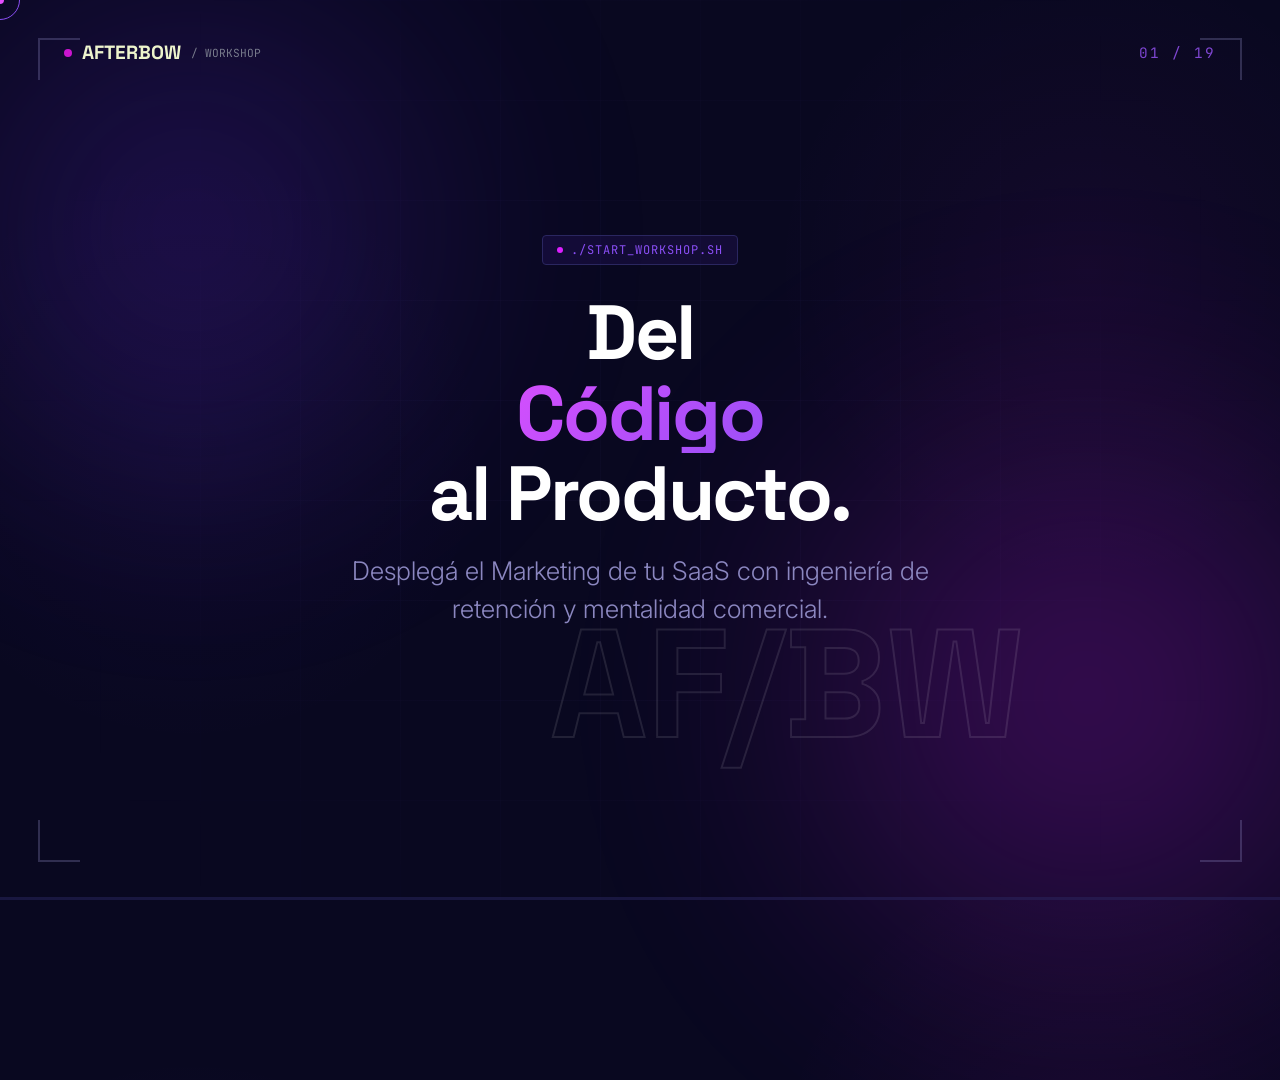
==== presentacion.html @ db501b83 "Create presentacion.html" ====
<!DOCTYPE html>
<html lang="es">
<head>
    <meta charset="UTF-8">
    <meta name="viewport" content="width=device-width, initial-scale=1.0">
    <title>Afterbow | Taller: Del Código al Producto</title>
    <link href="https://fonts.googleapis.com/css2?family=Inter:wght@300;400;600;800&family=Space+Grotesk:wght@500;700&family=JetBrains+Mono:wght@400;700&display=swap" rel="stylesheet">
    <style>
        :root {
            /* Colores Afterbow */
            --color-brand-black: #090820;
            --color-brand-dark: #0D0B28;
            --color-brand-surface: #110F30;
            --color-brand-card: #16143A;
            --color-brand-border: #2A2660;
            --color-brand-violet: #7030EF;
            --color-brand-violet-light: #8B4FF5;
            --color-brand-violet-dark: #5520C4;
            --color-brand-fuchsia: #DB1FFF;
            --color-brand-fuchsia-light: #E54FFF;
            --color-brand-cream: #F0EEFF;
            --color-brand-muted: #8B87C0;
            --color-brand-text: #FFFFFF;

            /* Cinematic Timing Functions */
            --ease-cinematic: cubic-bezier(0.16, 1, 0.3, 1);
            --ease-lens: cubic-bezier(0.22, 0.68, 0, 1);
            --ease-bounce: cubic-bezier(0.34, 1.56, 0.64, 1);
            --transition-slow: 1.2s var(--ease-cinematic);
            --transition-fast: 0.6s var(--ease-lens);
        }

        * {
            margin: 0;
            padding: 0;
            box-sizing: border-box;
            cursor: none; 
        }

        body {
            background-color: var(--color-brand-black);
            color: var(--color-brand-cream);
            font-family: 'Inter', sans-serif;
            overflow: hidden;
            width: 100vw;
            height: 100vh;
            -webkit-font-smoothing: antialiased;
            background-image: 
                radial-gradient(circle at 15% 50%, rgba(112, 48, 239, 0.05), transparent 25%),
                radial-gradient(circle at 85% 30%, rgba(219, 31, 255, 0.05), transparent 25%);
        }

        h1, h2, h3, .display-text {
            font-family: 'Space Grotesk', sans-serif;
            font-weight: 700;
            letter-spacing: -0.03em;
        }

        .mono {
            font-family: 'JetBrains Mono', monospace;
        }

        .ambient-light {
            position: absolute;
            border-radius: 50%;
            filter: blur(120px);
            opacity: 0.3;
            z-index: 0;
            pointer-events: none;
            transition: all 2s var(--ease-cinematic);
        }
        .light-1 {
            width: 50vw; height: 50vw;
            background: radial-gradient(circle, var(--color-brand-violet) 0%, transparent 70%);
            top: -10vh; left: -10vw;
            animation: float 20s infinite alternate ease-in-out;
        }
        .light-2 {
            width: 60vw; height: 60vw;
            background: radial-gradient(circle, var(--color-brand-fuchsia) 0%, transparent 70%);
            bottom: -20vh; right: -15vw;
            animation: floatReverse 25s infinite alternate ease-in-out;
        }

        /* Grid Overlay for Tech Vibe */
        .grid-overlay {
            position: fixed;
            top: 0; left: 0; right: 0; bottom: 0;
            background-size: 100px 100px;
            background-image: 
                linear-gradient(to right, rgba(42, 38, 96, 0.1) 1px, transparent 1px),
                linear-gradient(to bottom, rgba(42, 38, 96, 0.1) 1px, transparent 1px);
            z-index: 0;
            pointer-events: none;
            mask-image: radial-gradient(circle at center, black 30%, transparent 80%);
            -webkit-mask-image: radial-gradient(circle at center, black 30%, transparent 80%);
        }

        @keyframes float {
            0% { transform: translate(0, 0) scale(1); }
            100% { transform: translate(10vw, 5vh) scale(1.2); }
        }
        @keyframes floatReverse {
            0% { transform: translate(0, 0) scale(1); }
            100% { transform: translate(-10vw, -10vh) scale(1.1); }
        }

        .cursor-dot {
            width: 8px; height: 8px;
            background-color: var(--color-brand-fuchsia-light);
            position: fixed; border-radius: 50%;
            pointer-events: none; z-index: 9999;
            transform: translate(-50%, -50%);
            transition: width 0.2s, height 0.2s, background-color 0.2s;
        }
        .cursor-outline {
            width: 40px; height: 40px;
            border: 1px solid var(--color-brand-violet-light);
            position: fixed; border-radius: 50%;
            pointer-events: none; z-index: 9998;
            transform: translate(-50%, -50%);
            transition: width 0.15s, height 0.15s, border-color 0.15s;
            transition-timing-function: ease-out;
        }

        /* Camera Viewfinder Corners */
        .viewfinder {
            position: fixed; top: 3vw; left: 3vw; right: 3vw; bottom: 3vw;
            pointer-events: none; z-index: 90;
        }
        .viewfinder::before, .viewfinder::after, .viewfinder-inner::before, .viewfinder-inner::after {
            content: ''; position: absolute; width: 40px; height: 40px;
            border-color: rgba(139, 135, 192, 0.3); border-style: solid;
        }
        .viewfinder::before { top: 0; left: 0; border-width: 2px 0 0 2px; }
        .viewfinder::after { top: 0; right: 0; border-width: 2px 2px 0 0; }
        .viewfinder-inner { position: absolute; top: 0; left: 0; width: 100%; height: 100%; }
        .viewfinder-inner::before { bottom: 0; left: 0; border-width: 0 0 2px 2px; }
        .viewfinder-inner::after { bottom: 0; right: 0; border-width: 0 2px 2px 0; }

        /* Logos/Branding */
        .top-bar {
            position: fixed; top: 40px; left: 5vw; right: 5vw;
            display: flex; justify-content: space-between; align-items: center;
            z-index: 100; mix-blend-mode: difference;
        }
        .logo {
            font-family: 'Space Grotesk', sans-serif; font-size: 1.2rem; font-weight: 800;
            color: var(--color-brand-text); display: flex; align-items: center; gap: 10px;
        }
        .logo-dot {
            width: 8px; height: 8px; background: var(--color-brand-fuchsia); border-radius: 50%;
            animation: pulse 2s infinite;
        }
        @keyframes pulse { 0% { box-shadow: 0 0 0 0 rgba(219,31,255,0.7); } 70% { box-shadow: 0 0 0 10px rgba(219,31,255,0); } 100% { box-shadow: 0 0 0 0 rgba(219,31,255,0); } }
        
        .slide-counter {
            font-family: 'JetBrains Mono', monospace; font-size: 0.9rem;
            color: var(--color-brand-violet-light); letter-spacing: 2px;
        }

        /* Progress indicator */
        .progress-container {
            position: fixed; bottom: 0; left: 0; width: 100vw; height: 3px;
            background: rgba(42, 38, 96, 0.5); z-index: 100;
        }
        .progress-bar {
            height: 100%; background: linear-gradient(90deg, var(--color-brand-violet), var(--color-brand-fuchsia));
            width: 0%; transition: width 0.6s var(--ease-cinematic);
            box-shadow: 0 0 15px var(--color-brand-fuchsia);
        }

        #slider {
            position: relative; width: 100vw; height: 100vh; z-index: 1; perspective: 1200px;
        }

        .slide {
            position: absolute; top: 0; left: 0; width: 100%; height: 100%;
            display: flex; flex-direction: column; justify-content: center; align-items: center;
            padding: 5vw 10vw; opacity: 0; pointer-events: none; visibility: hidden;
            /* 3D Depth Entry */
            transform: translateZ(-300px) scale(0.85) rotateX(5deg);
            filter: blur(10px);
            transition: opacity var(--transition-slow), transform var(--transition-slow), visibility var(--transition-slow), filter var(--transition-slow);
        }

        .slide.active {
            opacity: 1; visibility: visible; pointer-events: auto;
            transform: translateZ(0) scale(1) rotateX(0deg);
            filter: blur(0px);
        }

        .slide.prev {
            transform: translateZ(200px) scale(1.1) translateY(-10vh);
            opacity: 0; filter: blur(20px);
        }

        .slide-content {
            max-width: 1300px; width: 100%; position: relative; z-index: 2;
        }

        .tag {
            display: inline-flex; align-items: center; gap: 8px;
            padding: 6px 14px; background: rgba(112, 48, 239, 0.1);
            border: 1px solid var(--color-brand-border); border-radius: 4px;
            color: var(--color-brand-violet-light); font-family: 'JetBrains Mono', monospace; font-size: 0.75rem;
            text-transform: uppercase; letter-spacing: 1px; margin-bottom: 3vh;
            opacity: 0; transform: translateY(20px);
        }
        .tag::before {
            content: ''; display: block; width: 6px; height: 6px; background: var(--color-brand-fuchsia); border-radius: 50%;
        }

        .title {
            font-size: clamp(3rem, 6vw, 6.5rem); line-height: 1.05; margin-bottom: 2vh;
            color: var(--color-brand-text); clip-path: polygon(0 0, 100% 0, 100% 100%, 0% 100%);
        }

        .title span {
            display: block; transform: translateY(115%); opacity: 0;
            transition: transform 0.9s var(--ease-cinematic), opacity 0.9s var(--ease-lens);
        }

        .subtitle {
            font-size: clamp(1.2rem, 2vw, 1.8rem); color: var(--color-brand-muted);
            max-width: 900px; line-height: 1.5; font-weight: 300; margin-bottom: 4vh;
            opacity: 0; transform: translateY(20px); transition: all 0.8s var(--ease-cinematic);
        }

        .gradient-text {
            background: linear-gradient(135deg, var(--color-brand-fuchsia-light), var(--color-brand-violet-light));
            -webkit-background-clip: text; -webkit-text-fill-color: transparent;
        }

        /* Glass Cards / Code Blocks */
        .layout-grid {
            display: grid; grid-template-columns: repeat(auto-fit, minmax(320px, 1fr));
            gap: 2rem; width: 100%; margin-top: 4vh;
        }

        .glass-panel {
            background: rgba(17, 15, 48, 0.6); border: 1px solid rgba(139, 135, 192, 0.15);
            border-radius: 12px; padding: 2.5rem; backdrop-filter: blur(20px);
            position: relative; overflow: hidden;
            opacity: 0; transform: translateY(40px) scale(0.95);
            transition: transform 0.5s var(--ease-lens), border-color 0.5s;
        }
        
        .glass-panel::before {
            content: ''; position: absolute; top: 0; left: 0; width: 100%; height: 4px;
            background: linear-gradient(90deg, var(--color-brand-violet), var(--color-brand-fuchsia));
            opacity: 0; transition: opacity 0.3s;
        }
        .glass-panel:hover { transform: translateY(-5px) scale(1); border-color: rgba(219, 31, 255, 0.4); }
        .glass-panel:hover::before { opacity: 1; }

        .panel-header {
            font-family: 'JetBrains Mono', monospace; font-size: 0.8rem; color: var(--color-brand-fuchsia);
            margin-bottom: 1.5rem; display: flex; justify-content: space-between; border-bottom: 1px solid var(--color-brand-border); padding-bottom: 0.5rem;
        }

        .glass-panel h3 { font-size: 1.6rem; margin-bottom: 1rem; color: var(--color-brand-text); }
        .glass-panel p { color: var(--color-brand-muted); font-size: 1.1rem; line-height: 1.6; }

        /* Hormozi Style Huge Impact Numbers */
        .impact-number {
            font-size: 12vw; line-height: 0.8; font-family: 'Space Grotesk', sans-serif; font-weight: 800;
            color: transparent; -webkit-text-stroke: 2px rgba(255,255,255,0.1);
            position: absolute; right: -2vw; bottom: -5vh; z-index: -1;
            pointer-events: none; opacity: 0; transform: translateX(50px);
        }

        .centered-content {
            text-align: center; display: flex; flex-direction: column; align-items: center; justify-content: center; height: 100%;
        }

        .slide.active .tag { opacity: 1; transform: translateY(0); transition: all 0.8s var(--ease-cinematic) 0.2s; }
        .slide.active .title span { transform: translateY(0); opacity: 1; }
        .slide.active .title span:nth-child(1) { transition-delay: 0.3s; }
        .slide.active .title span:nth-child(2) { transition-delay: 0.4s; }
        .slide.active .title span:nth-child(3) { transition-delay: 0.5s; }
        .slide.active .subtitle { opacity: 1; transform: translateY(0); transition-delay: 0.6s; }
        
        .slide.active .glass-panel { opacity: 1; transform: translateY(0) scale(1); }
        .slide.active .glass-panel:nth-child(1) { transition: all 0.8s var(--ease-bounce) 0.7s; }
        .slide.active .glass-panel:nth-child(2) { transition: all 0.8s var(--ease-bounce) 0.8s; }
        .slide.active .glass-panel:nth-child(3) { transition: all 0.8s var(--ease-bounce) 0.9s; }

        .slide.active .impact-number { opacity: 1; transform: translateX(0); transition: all 1.5s var(--ease-cinematic) 0.5s; }

        /* Specific Diagram Styles */
        .formula-box {
            display: flex; align-items: center; gap: 1rem; flex-wrap: wrap; margin-top: 3vh;
            opacity: 0; transform: translateY(20px);
        }
        .slide.active .formula-box { opacity: 1; transform: translateY(0); transition: all 0.8s var(--ease-cinematic) 0.8s; }
        
        .f-step {
            padding: 1rem 2rem; background: var(--color-brand-card); border: 1px solid var(--color-brand-violet-dark);
            border-radius: 8px; font-weight: bold; font-family: 'Space Grotesk', sans-serif;
        }
        .f-arrow { color: var(--color-brand-fuchsia); font-family: 'JetBrains Mono', monospace; font-size: 1.5rem; }

        /* QR Code placeholder for final slide */
        .qr-mock {
            width: 250px; height: 250px; background: white; padding: 10px; border-radius: 12px;
            display: flex; flex-wrap: wrap; gap: 4px; opacity: 0; transform: scale(0.8);
        }
        .slide.active .qr-mock { opacity: 1; transform: scale(1); transition: all 0.8s var(--ease-bounce) 0.8s; }
        .qr-dot { width: calc(25% - 4px); height: calc(25% - 4px); background: black; border-radius: 2px;}
        .qr-dot:nth-child(even) { background: var(--color-brand-violet); }
        .qr-dot:nth-child(3n) { background: var(--color-brand-fuchsia); }

    </style>
</head>
<body>

    <!-- Ambient & Grid Environment -->
    <div class="grid-overlay"></div>
    <div class="ambient-light light-1"></div>
    <div class="ambient-light light-2"></div>

    <!-- Viewfinder UI -->
    <div class="viewfinder"><div class="viewfinder-inner"></div></div>

    <!-- Custom Cursor -->
    <div class="cursor-dot"></div>
    <div class="cursor-outline"></div>

    <!-- Header UI -->
    <div class="top-bar">
        <div class="logo"><div class="logo-dot"></div> AFTERBOW <span class="mono" style="font-size:0.7rem; color:var(--color-brand-muted); font-weight:normal;">/ WORKSHOP</span></div>
        <div class="slide-counter" id="slideCounter">01 / 19</div>
    </div>
    
    <div class="progress-container"><div class="progress-bar" id="progressBar"></div></div>

    <div id="slider">

        <!-- SLIDE 1: Intro -->
        <div class="slide active">
            <div class="slide-content centered-content">
                <div class="tag">./start_workshop.sh</div>
                <h1 class="title" style="text-align: center;">
                    <span>Del <span class="gradient-text">Código</span></span>
                    <span>al Producto.</span>
                </h1>
                <p class="subtitle" style="text-align: center; max-width: 600px;">Desplegá el Marketing de tu SaaS con ingeniería de retención y mentalidad comercial.</p>
                <div class="impact-number" style="bottom: 10vh; right: 10vw;">AF/BW</div>
            </div>
        </div>

        <!-- SLIDE 2: El Problema -->
        <div class="slide">
            <div class="slide-content">
                <div class="tag">Error 404: Marketing Not Found</div>
                <h1 class="title">
                    <span>Compilás</span>
                    <span>sin errores.</span>
                    <span>Pero nadie te <span class="gradient-text">compra</span>.</span>
                </h1>
                <p class="subtitle">La mayoría de los ingenieros en sistemas son los que menos saben de marketing. Saben construir el producto perfecto, pero fallan en la distribución.</p>
                <div class="impact-number">01</div>
            </div>
        </div>

        <!-- SLIDE 3: El Lado Positivo -->
        <div class="slide">
            <div class="slide-content">
                <div class="tag">La Verdad Oculta</div>
                <h1 class="title">
                    <span>Pero son los</span>
                    <span>que <span class="gradient-text">mejor servicio</span></span>
                    <span>ofrecen.</span>
                </h1>
                <p class="subtitle">El código no miente. Si el SaaS resuelve el problema, el LTV (Life Time Value) del cliente es eterno. Solo falta el Front-End de ventas: la atención.</p>
                <div class="impact-number">02</div>
            </div>
        </div>

        <!-- SLIDE 4: La Ventaja -->
        <div class="slide">
            <div class="slide-content">
                <div class="tag">Unfair Advantage</div>
                <h1 class="title">
                    <span>Usá tu lógica</span>
                    <span>como <span class="gradient-text">ventaja</span>.</span>
                </h1>
                <p class="subtitle">La creación de contenido y los embudos de venta (Funnels) no son arte subjetivo. Son algoritmos humanos. Sistemas de input/output que ustedes ya saben programar.</p>
                <div class="impact-number">03</div>
            </div>
        </div>

        <!-- SLIDE 5: Roadmap / Contenidos -->
        <div class="slide">
            <div class="slide-content">
                <div class="tag">Índice del Taller</div>
                <h1 class="title">
                    <span>El <span class="gradient-text">Roadmap</span>.</span>
                </h1>
                <div class="layout-grid" style="grid-template-columns: repeat(3, 1fr);">
                    <div class="glass-panel" style="padding: 1.5rem;">
                        <div class="panel-header">01 // COMERCIAL</div>
                        <p style="font-size: 0.9rem;">Concepto Delta, Propósito y Diferenciación.</p>
                    </div>
                    <div class="glass-panel" style="padding: 1.5rem;">
                        <div class="panel-header">02 // ESTRATEGIA</div>
                        <p style="font-size: 0.9rem;">Objetivos, Formatos y Lenguaje de Redes.</p>
                    </div>
                    <div class="glass-panel" style="padding: 1.5rem;">
                        <div class="panel-header">03 // PLAN</div>
                        <p style="font-size: 0.9rem;">Embudos, Pilares y Cronograma (Cron Jobs).</p>
                    </div>
                    <div class="glass-panel" style="padding: 1.5rem;">
                        <div class="panel-header">04 // PRE-PROD</div>
                        <p style="font-size: 0.9rem;">Fórmula del Guion y Storyboards.</p>
                    </div>
                    <div class="glass-panel" style="padding: 1.5rem;">
                        <div class="panel-header">05 // PRODUCCIÓN</div>
                        <p style="font-size: 0.9rem;">Mentalidad Resolutiva, Iluminación, Tips.</p>
                    </div>
                    <div class="glass-panel" style="padding: 1.5rem;">
                        <div class="panel-header">06 // POST-PROD</div>
                        <p style="font-size: 0.9rem;">Software, IA y Elementos de Render Final.</p>
                    </div>
                </div>
            </div>
        </div>

        <!-- SLIDE 6: El Norte Comercial -->
        <div class="slide">
            <div class="slide-content">
                <div class="tag">Módulo 01</div>
                <h1 class="title">
                    <span>El Norte</span>
                    <span><span class="gradient-text">Comercial</span>.</span>
                </h1>
                <p class="subtitle">Antes de encender una cámara, hay que calibrar el negocio. El "Concepto Delta" define tu lugar en el mercado.</p>
                <div class="layout-grid">
                    <div class="glass-panel">
                        <div class="panel-header">NICHO</div>
                        <h3>Público Objetivo</h3>
                        <p>No le vendés "a todos". Le vendés a un dolor específico en una industria específica.</p>
                    </div>
                    <div class="glass-panel">
                        <div class="panel-header">OFERTA</div>
                        <h3>Transformación</h3>
                        <p>No vendés software. Vendés el estado futuro del cliente (ahorro de tiempo, más facturación).</p>
                    </div>
                    <div class="glass-panel">
                        <div class="panel-header">SERVICIO</div>
                        <h3>Vehículo</h3>
                        <p>Tu SaaS es solo el medio tecnológico para entregar esa transformación.</p>
                    </div>
                </div>
            </div>
        </div>

        <!-- SLIDE 7: Diferenciación -->
        <div class="slide">
            <div class="slide-content centered-content">
                <div class="tag">Hormozi Rule</div>
                <h1 class="title" style="text-align: center;">
                    <span>No compitas en precio.</span>
                    <span>Creá una <span class="gradient-text">categoría</span>.</span>
                </h1>
                <p class="subtitle" style="text-align: center;">Propósito y Diferenciación. Entender el trasfondo de la comunicación para ser percibido como la única opción lógica, haciendo que el precio sea irrelevante.</p>
            </div>
        </div>

        <!-- SLIDE 8: Estrategia de Contenido -->
        <div class="slide">
            <div class="slide-content">
                <div class="tag">Módulo 02</div>
                <h1 class="title">
                    <span>Estrategia de</span>
                    <span><span class="gradient-text">Contenido</span>.</span>
                </h1>
                <p class="subtitle">El código tiene objetivos. El video también. Definimos formatos según lo que el servidor (el negocio) necesita.</p>
                <div class="layout-grid">
                    <div class="glass-panel">
                        <div class="panel-header">SHORT-FORM</div>
                        <h3>Reels / TikTok</h3>
                        <p>Captación rápida de Top of Funnel. Alta retención, dinamismo, descubrimiento.</p>
                    </div>
                    <div class="glass-panel">
                        <div class="panel-header">LONG-FORM</div>
                        <h3>YouTube / VSL</h3>
                        <p>Demostraciones profundas y Pitch de ventas. Nutrición del lead, generación de autoridad.</p>
                    </div>
                </div>
            </div>
        </div>

        <!-- SLIDE 9: El Lenguaje de las Redes -->
        <div class="slide">
            <div class="slide-content">
                <div class="tag">Sintaxis Digital</div>
                <h1 class="title">
                    <span>El <span class="gradient-text">Lenguaje</span></span>
                    <span>de las Redes.</span>
                </h1>
                <p class="subtitle">Así como elegís Python para scripts rápidos y C++ para rendimiento crítico, cada red social exige su propio framework.</p>
                <ul style="list-style:none; margin-top:2rem;">
                    <li style="font-size: 1.5rem; margin-bottom: 1rem; border-left: 4px solid var(--color-brand-fuchsia); padding-left: 1rem;"><strong>TikTok:</strong> Autenticidad, tendencia, formato nativo.</li>
                    <li style="font-size: 1.5rem; margin-bottom: 1rem; border-left: 4px solid var(--color-brand-violet); padding-left: 1rem;"><strong>LinkedIn:</strong> Casos de estudio, autoridad técnica B2B.</li>
                    <li style="font-size: 1.5rem; margin-bottom: 1rem; border-left: 4px solid var(--color-brand-muted); padding-left: 1rem;"><strong>Instagram:</strong> Estética, confianza, comunidad.</li>
                </ul>
                <div class="impact-number" style="bottom:0; right: 0;">{ }</div>
            </div>
        </div>

        <!-- SLIDE 10: Plan de Contenido (Funnel) -->
        <div class="slide">
            <div class="slide-content">
                <div class="tag">Módulo 03</div>
                <h1 class="title">
                    <span>El <span class="gradient-text">Embudo</span></span>
                    <span>de Venta.</span>
                </h1>
                <p class="subtitle">Planificación integral para guiar al usuario desde el descubrimiento hasta el log-in de pago.</p>
                <div class="layout-grid" style="grid-template-columns: 1fr;">
                    <div class="glass-panel" style="display:flex; align-items:center; gap:2rem; padding: 1.5rem;">
                        <div style="font-size: 3rem; font-weight:800; color: var(--color-brand-fuchsia);">1</div>
                        <div>
                            <h3 style="margin-bottom:0.5rem;">Atracción (Top)</h3>
                            <p>Videos cortos enfocados plenamente en la primer interacción con el cliente (Hooks fuertes).</p>
                        </div>
                    </div>
                    <div class="glass-panel" style="display:flex; align-items:center; gap:2rem; padding: 1.5rem; border-color: var(--color-brand-violet);">
                        <div style="font-size: 3rem; font-weight:800; color: var(--color-brand-violet);">2</div>
                        <div>
                            <h3 style="margin-bottom:0.5rem;">Consideración (Middle)</h3>
                            <p>Demo dinámica del SaaS. Aportar valor real y generar confianza (Proof of Work).</p>
                        </div>
                    </div>
                    <div class="glass-panel" style="display:flex; align-items:center; gap:2rem; padding: 1.5rem; border-color: var(--color-brand-text);">
                        <div style="font-size: 3rem; font-weight:800; color: var(--color-brand-text);">3</div>
                        <div>
                            <h3 style="margin-bottom:0.5rem;">Conversión (Bottom)</h3>
                            <p>Pitch final. Cierre comercial con propuesta de valor diferencial y CTA claro.</p>
                        </div>
                    </div>
                </div>
            </div>
        </div>

        <!-- SLIDE 11: Pilares y Cronograma -->
        <div class="slide">
            <div class="slide-content">
                <div class="tag">Cron Jobs de Marketing</div>
                <h1 class="title">
                    <span>Pilares &</span>
                    <span><span class="gradient-text">Cronograma</span>.</span>
                </h1>
                <p class="subtitle">La consistencia vence a la intensidad. Calendarización estratégica para no quemarse antes del release.</p>
                <div class="layout-grid">
                    <div class="glass-panel">
                        <div class="panel-header">PILARES</div>
                        <p><strong>Educativo:</strong> Enseñá a usar tu herramienta.<br><strong>Promocional:</strong> Mostrá testimonios/resultados.<br><strong>Humano:</strong> Mostrá quién pica el código (funders).</p>
                    </div>
                    <div class="glass-panel">
                        <div class="panel-header">VOLUMEN</div>
                        <p>Según Hormozi: "El volumen niega a la suerte". Postear más seguido acelera el aprendizaje del algoritmo (y el tuyo).</p>
                    </div>
                </div>
            </div>
        </div>

        <!-- SLIDE 12: Pre-Producción / Fórmula -->
        <div class="slide">
            <div class="slide-content">
                <div class="tag">Módulo 04</div>
                <h1 class="title">
                    <span>La Fórmula</span>
                    <span>del <span class="gradient-text">Guion</span>.</span>
                </h1>
                <p class="subtitle">Estructuración formal del mensaje audiovisual. Si no hay guion, el código se rompe en producción.</p>
                
                <div class="formula-box">
                    <div class="f-step" style="background: var(--color-brand-fuchsia-light); color: white;">HOOK (Gancho)</div>
                    <div class="f-arrow">→</div>
                    <div class="f-step">PROBLEMA</div>
                    <div class="f-arrow">→</div>
                    <div class="f-step">SOLUCIÓN</div>
                    <div class="f-arrow">→</div>
                    <div class="f-step">VALOR DIFERENCIAL</div>
                    <div class="f-arrow">→</div>
                    <div class="f-step" style="background: var(--color-brand-text); color: var(--color-brand-black);">CTA</div>
                </div>
            </div>
        </div>

        <!-- SLIDE 13: Storyboards -->
        <div class="slide">
            <div class="slide-content centered-content">
                <div class="tag">Wireframes Visuales</div>
                <h1 class="title" style="text-align: center;">
                    <span>Estructuración</span>
                    <span>de <span class="gradient-text">Planos</span>.</span>
                </h1>
                <p class="subtitle" style="text-align: center;">Los famosos "Storyboards". Traducción del texto a imágenes. Planificación visual de cómo se verá la interfaz o el equipo en la cámara frente a cada línea del guion.</p>
                <div class="glass-panel" style="padding: 1rem; display: flex; gap: 10px; margin-top: 2rem;">
                    <div style="width: 150px; height: 100px; border: 2px dashed var(--color-brand-muted); display:flex; align-items:center; justify-content:center; color: var(--color-brand-muted);">PLANO 1: Cara</div>
                    <div style="width: 150px; height: 100px; border: 2px dashed var(--color-brand-muted); display:flex; align-items:center; justify-content:center; color: var(--color-brand-muted);">PLANO 2: UI App</div>
                    <div style="width: 150px; height: 100px; border: 2px dashed var(--color-brand-muted); display:flex; align-items:center; justify-content:center; color: var(--color-brand-muted);">PLANO 3: Código</div>
                </div>
            </div>
        </div>

        <!-- SLIDE 14: Producción -->
        <div class="slide">
            <div class="slide-content">
                <div class="tag">Módulo 05</div>
                <h1 class="title">
                    <span>Seteo <span class="gradient-text">Mínimo</span></span>
                    <span>Viable.</span>
                </h1>
                <p class="subtitle">Para redes, el estándar técnico no es opcional. Configuración base estricta.</p>
                <div class="glass-panel" style="border-color: var(--color-brand-fuchsia); text-align: center;">
                    <h2 style="font-size: 3rem; color: var(--color-brand-text);">VERTICAL // 4K // 60FPS</h2>
                    <p style="margin-top: 1rem; color: var(--color-brand-fuchsia-light);">La regla inquebrantable de captura móvil.</p>
                </div>
            </div>
        </div>

        <!-- SLIDE 15: Mentalidad Resolutiva & Iluminación -->
        <div class="slide">
            <div class="slide-content">
                <div class="tag">Set Ops</div>
                <h1 class="title">
                    <span>Luz > <span class="gradient-text">Cámara</span>.</span>
                </h1>
                <p class="subtitle">Resolución proactiva durante el rodaje. Un iPhone bien iluminado vence a una RED mal seteada.</p>
                <div class="layout-grid">
                    <div class="glass-panel">
                        <div class="panel-header">MENTALIDAD RESOLUTIVA</div>
                        <p>Optimizá los recursos. ¿No hay micrófono Pro? Grabá el audio de respaldo con un segundo celular escondido (Voice Memos).</p>
                    </div>
                    <div class="glass-panel">
                        <div class="panel-header">ILUMINACIÓN DE GUERRILLA</div>
                        <p>Priorizá la captura lumínica original. No intentes "salvarlo en post" subiendo la exposición, generarás ruido y arruinarás el render.</p>
                    </div>
                </div>
            </div>
        </div>

        <!-- SLIDE 16: Tips Críticos -->
        <div class="slide">
            <div class="slide-content">
                <div class="tag">Debuggeando el rodaje</div>
                <h1 class="title">
                    <span>Tips Críticos</span>
                    <span>de <span class="gradient-text">Grabación</span>.</span>
                </h1>
                <div class="layout-grid">
                    <div class="glass-panel">
                        <h3 style="color: var(--color-brand-fuchsia-light);">Regla de los 3 Segundos</h3>
                        <p>Mantené silencio mirando a cámara 3 segundos antes de hablar y 3 después de terminar. Le salvás la vida al editor para meter transiciones limpias.</p>
                    </div>
                    <div class="glass-panel">
                        <h3 style="color: var(--color-brand-violet-light);">Inserts (B-Roll)</h3>
                        <p>Nadie quiere ver una cabeza hablando 60 segundos. Grabá planos detalle de la interfaz de tu SaaS funcionando o manos en el teclado.</p>
                    </div>
                </div>
            </div>
        </div>

        <!-- SLIDE 17: Post-Producción -->
        <div class="slide">
            <div class="slide-content">
                <div class="tag">Módulo 06</div>
                <h1 class="title">
                    <span>Postproducción</span>
                    <span><span class="gradient-text">Ágil</span>.</span>
                </h1>
                <p class="subtitle">Montaje definitivo. Acá es donde se define la retención real del usuario (tiempo de visualización).</p>
                <div class="layout-grid">
                    <div class="glass-panel">
                        <div class="panel-header">SOFTWARE: CAPCUT</div>
                        <p>Ideal para Short-Form. Interfaz intuitiva, herramientas nativas de redes, subtitulado automático y multiplataforma.</p>
                    </div>
                    <div class="glass-panel">
                        <div class="panel-header">SOPORTE AI</div>
                        <p><strong>Adobe Podcast AI:</strong> Limpia audios de ambiente con un clic.<br><strong>Pexels / Pixabay:</strong> Recursos y B-Roll libre de derechos.</p>
                    </div>
                </div>
            </div>
        </div>

        <!-- SLIDE 18: Elementos del Render -->
        <div class="slide">
            <div class="slide-content">
                <div class="tag">QA Check antes del Deploy</div>
                <h1 class="title">
                    <span>El Render</span>
                    <span><span class="gradient-text">Final</span>.</span>
                </h1>
                <p class="subtitle">Infaltables para que el algoritmo empuje tu video.</p>
                <ul style="list-style:none; margin-top:2rem;">
                    <li style="font-size: 1.5rem; margin-bottom: 1rem; border-left: 4px solid var(--color-brand-text); padding-left: 1rem;"><strong>Subtítulos Dinámicos:</strong> El 70% ve videos en mute al inicio.</li>
                    <li style="font-size: 1.5rem; margin-bottom: 1rem; border-left: 4px solid var(--color-brand-text); padding-left: 1rem;"><strong>Cortes J-Cut / L-Cut:</strong> Suprimir respiraciones y baches temporales para mantener ritmo (Jump cuts).</li>
                    <li style="font-size: 1.5rem; margin-bottom: 1rem; border-left: 4px solid var(--color-brand-text); padding-left: 1rem;"><strong>Audio Mix:</strong> Voz a -3dB, Música a -20dB. Ecualización base.</li>
                </ul>
            </div>
        </div>

        <!-- SLIDE 19: Cierre / Actividad -->
        <div class="slide">
            <div class="slide-content centered-content">
                <div class="tag">Fin de Ejecución</div>
                <h1 class="title" style="text-align: center;">
                    <span>Actividad.</span>
                    <span>¿<span class="gradient-text">Dudas</span>?</span>
                </h1>
                <p class="subtitle" style="text-align: center;">hora de picar guiones.</p>
                <div class="qr-mock">
                    <!-- Abstract QR pattern -->
                    <div class="qr-dot"></div><div class="qr-dot"></div><div class="qr-dot"></div><div class="qr-dot"></div>
                    <div class="qr-dot"></div><div class="qr-dot" style="background:white;"></div><div class="qr-dot"></div><div class="qr-dot"></div>
                    <div class="qr-dot"></div><div class="qr-dot"></div><div class="qr-dot" style="background:white;"></div><div class="qr-dot"></div>
                    <div class="qr-dot"></div><div class="qr-dot"></div><div class="qr-dot"></div><div class="qr-dot"></div>
                </div>
                <div style="margin-top: 3vh; font-family: 'JetBrains Mono', monospace; font-size: 0.9rem; color: var(--color-brand-muted);">
                    hola@afterbow.com | www.afterbow.com
                </div>
            </div>
        </div>

    </div>

    <script>
        const cursorDot = document.querySelector('.cursor-dot');
        const cursorOutline = document.querySelector('.cursor-outline');
        
        window.addEventListener('mousemove', (e) => {
            const posX = e.clientX;
            const posY = e.clientY;
            
            cursorDot.style.left = `${posX}px`;
            cursorDot.style.top = `${posY}px`;
            
            cursorOutline.animate({
                left: `${posX}px`,
                top: `${posY}px`
            }, { duration: 400, fill: "forwards" });
        });

        const interactives = document.querySelectorAll('.glass-panel, .f-step');
        interactives.forEach(el => {
            el.addEventListener('mouseenter', () => {
                cursorOutline.style.transform = 'translate(-50%, -50%) scale(1.5)';
                cursorOutline.style.backgroundColor = 'rgba(219, 31, 255, 0.1)';
            });
            el.addEventListener('mouseleave', () => {
                cursorOutline.style.transform = 'translate(-50%, -50%) scale(1)';
                cursorOutline.style.backgroundColor = 'transparent';
            });
        });

        const slides = document.querySelectorAll('.slide');
        const progressBar = document.getElementById('progressBar');
        const slideCounter = document.getElementById('slideCounter');
        let currentSlide = 0;
        let isAnimating = false;
        const totalSlides = slides.length; // Should be exactly 19

        function updateSlider(direction) {
            if (isAnimating) return;
            isAnimating = true;

            slides[currentSlide].classList.remove('active');
            
            if(direction === 1) {
                slides[currentSlide].classList.add('prev');
            } else {
                slides[currentSlide].classList.remove('prev');
            }

            currentSlide += direction;

            if (currentSlide < 0) currentSlide = 0;
            if (currentSlide >= totalSlides) currentSlide = totalSlides - 1;

            slides[currentSlide].classList.remove('prev');
            slides[currentSlide].classList.add('active');

            // Update UI elements
            const progress = (currentSlide / (totalSlides - 1)) * 100;
            progressBar.style.width = `${progress}%`;
            
            // Format counter (e.g., "01 / 19")
            const formattedCurrent = String(currentSlide + 1).padStart(2, '0');
            const formattedTotal = String(totalSlides).padStart(2, '0');
            slideCounter.textContent = `${formattedCurrent} / ${formattedTotal}`;

            setTimeout(() => {
                isAnimating = false;
            }, 1200); 
        }

        // --- Navigation Events ---
        
        // Mouse Wheel (Debounced lightly for smooth experience)
        let wheelTimeout;
        window.addEventListener('wheel', (e) => {
            if(isAnimating) return;
            clearTimeout(wheelTimeout);
            wheelTimeout = setTimeout(() => {
                if (e.deltaY > 50) {
                    if (currentSlide < totalSlides - 1) updateSlider(1);
                } else if (e.deltaY < -50) {
                    if (currentSlide > 0) updateSlider(-1);
                }
            }, 50); // slight debounce
        });

        // Touch Swipe
        let touchStartY = 0;
        let touchEndY = 0;

        window.addEventListener('touchstart', e => {
            touchStartY = e.changedTouches[0].screenY;
        });

        window.addEventListener('touchend', e => {
            touchEndY = e.changedTouches[0].screenY;
            handleSwipe();
        });

        function handleSwipe() {
            const swipeThreshold = 50;
            if (touchStartY - touchEndY > swipeThreshold) {
                if (currentSlide < totalSlides - 1) updateSlider(1);
            }
            if (touchEndY - touchStartY > swipeThreshold) {
                if (currentSlide > 0) updateSlider(-1);
            }
        }

        // Keyboard Navigation
        window.addEventListener('keydown', (e) => {
            if (e.key === 'ArrowDown' || e.key === 'ArrowRight' || e.key === ' ') {
                if (currentSlide < totalSlides - 1) updateSlider(1);
            } else if (e.key === 'ArrowUp' || e.key === 'ArrowLeft') {
                if (currentSlide > 0) updateSlider(-1);
            }
        });

        // Init
        progressBar.style.width = '0%';
        slideCounter.textContent = `01 / ${String(totalSlides).padStart(2, '0')}`;
    </script>
</body>
</html>
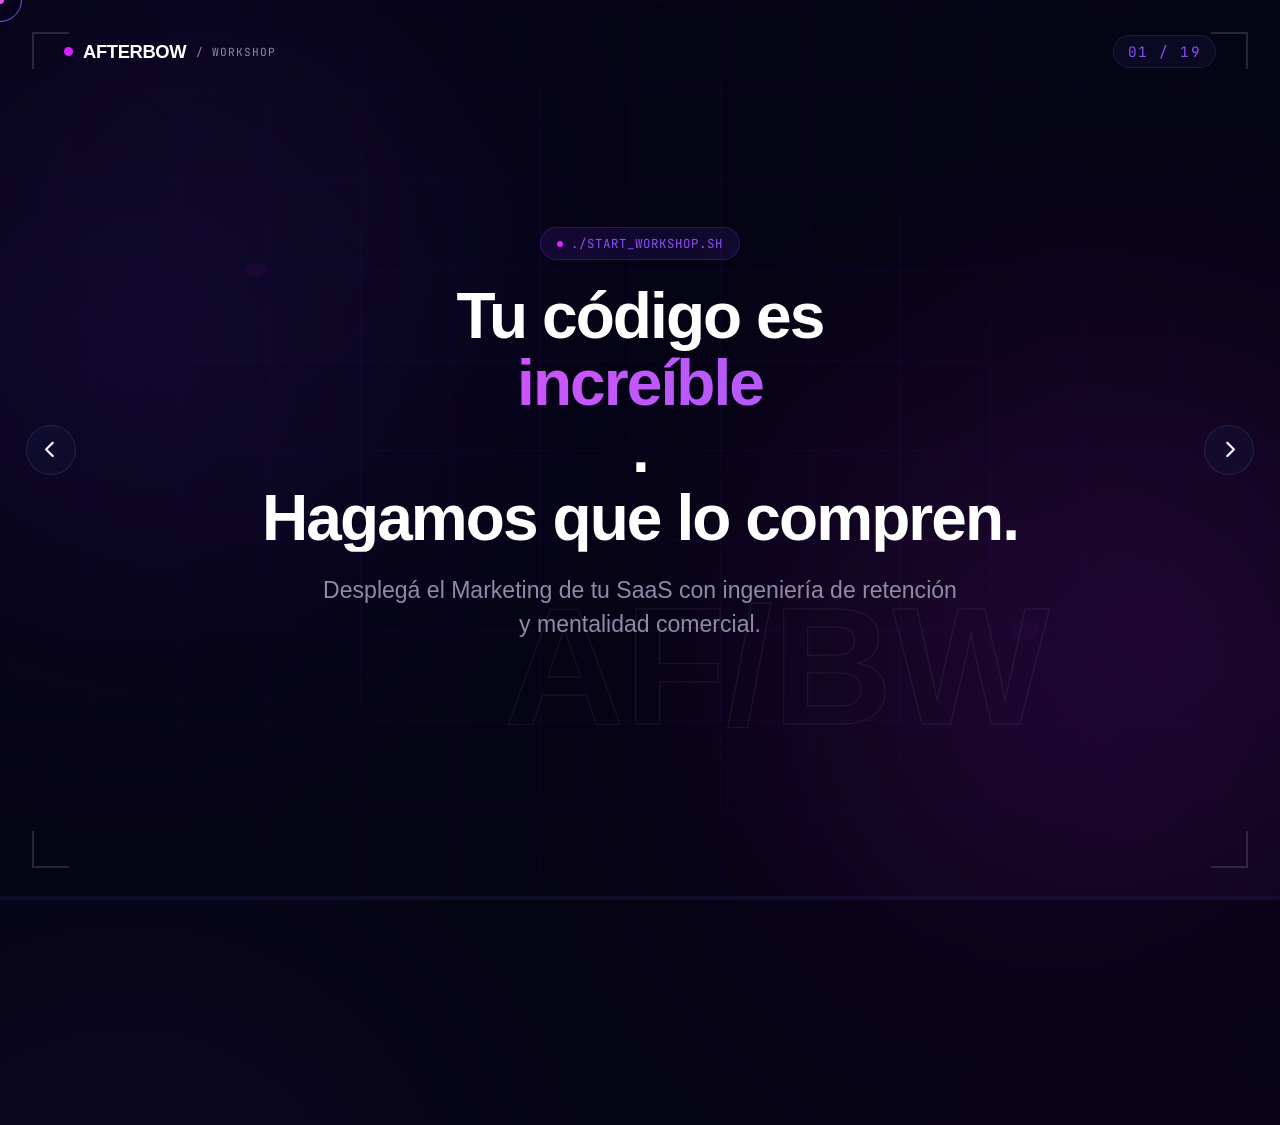
==== commit fa6cba91: "despliegue final de presentacion.html" ====
--- a/presentacion.html
+++ b/presentacion.html
@@ -4,107 +4,126 @@
     <meta charset="UTF-8">
     <meta name="viewport" content="width=device-width, initial-scale=1.0">
     <title>Afterbow | Taller: Del Código al Producto</title>
-    <link href="https://fonts.googleapis.com/css2?family=Inter:wght@300;400;600;800&family=Space+Grotesk:wght@500;700&family=JetBrains+Mono:wght@400;700&display=swap" rel="stylesheet">
+    
+    <!-- Google Fonts for secondary fonts & icons -->
+    <link href="https://fonts.googleapis.com/css2?family=JetBrains+Mono:wght@300;400;700&display=swap" rel="stylesheet">
+    <link rel="stylesheet" href="https://cdnjs.cloudflare.com/ajax/libs/font-awesome/6.4.0/css/all.min.css">
+    
     <style>
         :root {
-            /* Colores Afterbow */
-            --color-brand-black: #090820;
-            --color-brand-dark: #0D0B28;
-            --color-brand-surface: #110F30;
-            --color-brand-card: #16143A;
-            --color-brand-border: #2A2660;
+            /* Base Colors (Shifted dynamically by JS) */
+            --color-brand-black: #050414;
+            --color-brand-dark: #080720;
+            --color-brand-surface: #0e0c2e;
+            --color-brand-card: rgba(22, 20, 58, 0.4);
+            --color-brand-border: rgba(112, 48, 239, 0.25);
             --color-brand-violet: #7030EF;
             --color-brand-violet-light: #8B4FF5;
-            --color-brand-violet-dark: #5520C4;
+            --color-brand-violet-dark: #4416a3;
             --color-brand-fuchsia: #DB1FFF;
             --color-brand-fuchsia-light: #E54FFF;
-            --color-brand-cream: #F0EEFF;
-            --color-brand-muted: #8B87C0;
+            --color-brand-cream: #F4F3FF;
+            --color-brand-muted: #8E8AA7;
             --color-brand-text: #FFFFFF;
-
-            /* Cinematic Timing Functions */
-            --ease-cinematic: cubic-bezier(0.16, 1, 0.3, 1);
-            --ease-lens: cubic-bezier(0.22, 0.68, 0, 1);
-            --ease-bounce: cubic-bezier(0.34, 1.56, 0.64, 1);
-            --transition-slow: 1.2s var(--ease-cinematic);
-            --transition-fast: 0.6s var(--ease-lens);
+            --color-brand-gold: #FFD700;
+            --color-brand-emerald: #00FF87;
+            --color-brand-warning: #FF5E62;
+
+            /* SF-style letter spacing */
+            --letter-spacing-heading: -0.03em;
+            --letter-spacing-body: -0.01em;
+
+            /* Cinematic After Effects style curves */
+            --ease-ae-spring: cubic-bezier(0.34, 1.56, 0.64, 1);
+            --ease-ae-expo: cubic-bezier(0.16, 1, 0.3, 1);
+            --ease-ae-smooth: cubic-bezier(0.25, 1, 0.5, 1);
+            
+            --transition-slow: 1.2s var(--ease-ae-expo);
+            --transition-medium: 0.8s var(--ease-ae-smooth);
+            --transition-fast: 0.4s var(--ease-ae-spring);
         }
 
         * {
             margin: 0;
             padding: 0;
             box-sizing: border-box;
-            cursor: none; 
+            cursor: none; /* Premium custom cursor */
         }
 
         body {
             background-color: var(--color-brand-black);
             color: var(--color-brand-cream);
-            font-family: 'Inter', sans-serif;
+            /* Font stack: SF / Helvetica Neue (iOS style) */
+            font-family: -apple-system, BlinkMacSystemFont, "SF Pro Display", "SF Pro Text", "Helvetica Neue", Helvetica, Arial, sans-serif;
             overflow: hidden;
             width: 100vw;
             height: 100vh;
             -webkit-font-smoothing: antialiased;
             background-image: 
-                radial-gradient(circle at 15% 50%, rgba(112, 48, 239, 0.05), transparent 25%),
-                radial-gradient(circle at 85% 30%, rgba(219, 31, 255, 0.05), transparent 25%);
+                radial-gradient(circle at 10% 40%, rgba(112, 48, 239, 0.08), transparent 40%),
+                radial-gradient(circle at 90% 70%, rgba(219, 31, 255, 0.08), transparent 40%);
+            transition: background-color 1.5s var(--ease-ae-expo);
         }
 
         h1, h2, h3, .display-text {
-            font-family: 'Space Grotesk', sans-serif;
             font-weight: 700;
-            letter-spacing: -0.03em;
+            letter-spacing: var(--letter-spacing-heading);
+            color: var(--color-brand-text);
         }
 
         .mono {
             font-family: 'JetBrains Mono', monospace;
-        }
-
+            font-size: 0.9em;
+        }
+
+        /* Ambient Dynamic Glow Blobs */
         .ambient-light {
             position: absolute;
             border-radius: 50%;
-            filter: blur(120px);
-            opacity: 0.3;
+            filter: blur(140px);
+            opacity: 0.4;
             z-index: 0;
             pointer-events: none;
-            transition: all 2s var(--ease-cinematic);
+            transition: background 1.5s var(--ease-ae-expo), transform 2s var(--ease-ae-expo);
         }
         .light-1 {
-            width: 50vw; height: 50vw;
+            width: 55vw; height: 55vw;
             background: radial-gradient(circle, var(--color-brand-violet) 0%, transparent 70%);
-            top: -10vh; left: -10vw;
-            animation: float 20s infinite alternate ease-in-out;
+            top: -15vh; left: -10vw;
+            animation: float 25s infinite alternate ease-in-out;
         }
         .light-2 {
-            width: 60vw; height: 60vw;
+            width: 65vw; height: 65vw;
             background: radial-gradient(circle, var(--color-brand-fuchsia) 0%, transparent 70%);
-            bottom: -20vh; right: -15vw;
-            animation: floatReverse 25s infinite alternate ease-in-out;
-        }
-
-        /* Grid Overlay for Tech Vibe */
+            bottom: -25vh; right: -15vw;
+            animation: floatReverse 30s infinite alternate ease-in-out;
+        }
+
+        /* Tech Grid Overlay */
         .grid-overlay {
             position: fixed;
             top: 0; left: 0; right: 0; bottom: 0;
-            background-size: 100px 100px;
+            background-size: 90px 90px;
             background-image: 
-                linear-gradient(to right, rgba(42, 38, 96, 0.1) 1px, transparent 1px),
-                linear-gradient(to bottom, rgba(42, 38, 96, 0.1) 1px, transparent 1px);
+                linear-gradient(to right, rgba(112, 48, 239, 0.06) 1px, transparent 1px),
+                linear-gradient(to bottom, rgba(112, 48, 239, 0.06) 1px, transparent 1px);
             z-index: 0;
             pointer-events: none;
-            mask-image: radial-gradient(circle at center, black 30%, transparent 80%);
-            -webkit-mask-image: radial-gradient(circle at center, black 30%, transparent 80%);
+            mask-image: radial-gradient(circle at center, black 40%, transparent 90%);
+            -webkit-mask-image: radial-gradient(circle at center, black 40%, transparent 90%);
+            transition: background-image 1.5s var(--ease-ae-expo);
         }
 
         @keyframes float {
             0% { transform: translate(0, 0) scale(1); }
-            100% { transform: translate(10vw, 5vh) scale(1.2); }
+            100% { transform: translate(12vw, 8vh) scale(1.15); }
         }
         @keyframes floatReverse {
             0% { transform: translate(0, 0) scale(1); }
-            100% { transform: translate(-10vw, -10vh) scale(1.1); }
-        }
-
+            100% { transform: translate(-12vw, -8vh) scale(1.1); }
+        }
+
+        /* Apple-style Premium Cursor */
         .cursor-dot {
             width: 8px; height: 8px;
             background-color: var(--color-brand-fuchsia-light);
@@ -114,23 +133,24 @@
             transition: width 0.2s, height 0.2s, background-color 0.2s;
         }
         .cursor-outline {
-            width: 40px; height: 40px;
-            border: 1px solid var(--color-brand-violet-light);
+            width: 44px; height: 44px;
+            border: 1.5px solid var(--color-brand-violet-light);
             position: fixed; border-radius: 50%;
             pointer-events: none; z-index: 9998;
             transform: translate(-50%, -50%);
-            transition: width 0.15s, height 0.15s, border-color 0.15s;
-            transition-timing-function: ease-out;
+            transition: width 0.2s, height 0.2s, border-color 0.2s, background-color 0.2s;
+            transition-timing-function: cubic-bezier(0.1, 0.8, 0.3, 1);
         }
 
         /* Camera Viewfinder Corners */
         .viewfinder {
-            position: fixed; top: 3vw; left: 3vw; right: 3vw; bottom: 3vw;
+            position: fixed; top: 2.5vw; left: 2.5vw; right: 2.5vw; bottom: 2.5vw;
             pointer-events: none; z-index: 90;
         }
         .viewfinder::before, .viewfinder::after, .viewfinder-inner::before, .viewfinder-inner::after {
-            content: ''; position: absolute; width: 40px; height: 40px;
-            border-color: rgba(139, 135, 192, 0.3); border-style: solid;
+            content: ''; position: absolute; width: 35px; height: 35px;
+            border-color: rgba(142, 138, 167, 0.25); border-style: solid;
+            transition: border-color 1s;
         }
         .viewfinder::before { top: 0; left: 0; border-width: 2px 0 0 2px; }
         .viewfinder::after { top: 0; right: 0; border-width: 2px 2px 0 0; }
@@ -138,135 +158,165 @@
         .viewfinder-inner::before { bottom: 0; left: 0; border-width: 0 0 2px 2px; }
         .viewfinder-inner::after { bottom: 0; right: 0; border-width: 0 2px 2px 0; }
 
-        /* Logos/Branding */
+        /* Top bar branding */
         .top-bar {
-            position: fixed; top: 40px; left: 5vw; right: 5vw;
+            position: fixed; top: 35px; left: 5vw; right: 5vw;
             display: flex; justify-content: space-between; align-items: center;
-            z-index: 100; mix-blend-mode: difference;
+            z-index: 100;
         }
         .logo {
-            font-family: 'Space Grotesk', sans-serif; font-size: 1.2rem; font-weight: 800;
+            font-size: 1.15rem; font-weight: 800;
             color: var(--color-brand-text); display: flex; align-items: center; gap: 10px;
+            letter-spacing: -0.02em;
         }
         .logo-dot {
-            width: 8px; height: 8px; background: var(--color-brand-fuchsia); border-radius: 50%;
-            animation: pulse 2s infinite;
-        }
-        @keyframes pulse { 0% { box-shadow: 0 0 0 0 rgba(219,31,255,0.7); } 70% { box-shadow: 0 0 0 10px rgba(219,31,255,0); } 100% { box-shadow: 0 0 0 0 rgba(219,31,255,0); } }
+            width: 9px; height: 9px; background: var(--color-brand-fuchsia); border-radius: 50%;
+            animation: pulse-glow 2s infinite;
+        }
+        @keyframes pulse-glow { 
+            0% { box-shadow: 0 0 0 0 rgba(219,31,255,0.8); transform: scale(1); } 
+            50% { transform: scale(1.1); }
+            70% { box-shadow: 0 0 0 12px rgba(219,31,255,0); } 
+            100% { box-shadow: 0 0 0 0 rgba(219,31,255,0); transform: scale(1); } 
+        }
         
         .slide-counter {
             font-family: 'JetBrains Mono', monospace; font-size: 0.9rem;
-            color: var(--color-brand-violet-light); letter-spacing: 2px;
-        }
-
-        /* Progress indicator */
+            color: var(--color-brand-violet-light); letter-spacing: 1.5px;
+            background: rgba(22, 20, 58, 0.4);
+            padding: 6px 14px;
+            border-radius: 20px;
+            border: 1px solid rgba(139, 135, 192, 0.15);
+            backdrop-filter: blur(10px);
+        }
+
+        /* Progress indicator bar */
         .progress-container {
-            position: fixed; bottom: 0; left: 0; width: 100vw; height: 3px;
-            background: rgba(42, 38, 96, 0.5); z-index: 100;
+            position: fixed; bottom: 0; left: 0; width: 100vw; height: 4px;
+            background: rgba(22, 20, 58, 0.6); z-index: 100;
         }
         .progress-bar {
-            height: 100%; background: linear-gradient(90deg, var(--color-brand-violet), var(--color-brand-fuchsia));
-            width: 0%; transition: width 0.6s var(--ease-cinematic);
-            box-shadow: 0 0 15px var(--color-brand-fuchsia);
-        }
+            height: 100%; background: linear-gradient(90deg, var(--color-brand-violet), var(--color-brand-fuchsia), var(--color-brand-violet));
+            background-size: 200% 100%;
+            width: 0%; transition: width 0.8s var(--ease-ae-expo);
+            box-shadow: 0 0 20px var(--color-brand-fuchsia-light);
+            animation: shimmer 4s infinite linear;
+        }
+        @keyframes shimmer { 0% { background-position: 100% 0; } 100% { background-position: -100% 0; } }
 
         #slider {
-            position: relative; width: 100vw; height: 100vh; z-index: 1; perspective: 1200px;
+            position: relative; width: 100vw; height: 100vh; z-index: 1; perspective: 1500px;
+            overflow: hidden;
         }
 
         .slide {
             position: absolute; top: 0; left: 0; width: 100%; height: 100%;
             display: flex; flex-direction: column; justify-content: center; align-items: center;
-            padding: 5vw 10vw; opacity: 0; pointer-events: none; visibility: hidden;
-            /* 3D Depth Entry */
-            transform: translateZ(-300px) scale(0.85) rotateX(5deg);
-            filter: blur(10px);
+            padding: 6vw 8vw; opacity: 0; pointer-events: none; visibility: hidden;
+            /* After Effects Cinematic 3D entrance */
+            transform: translateZ(-350px) scale(0.8) rotateX(10deg) translateY(5vh);
+            filter: blur(15px);
             transition: opacity var(--transition-slow), transform var(--transition-slow), visibility var(--transition-slow), filter var(--transition-slow);
+            will-change: transform, opacity, filter;
         }
 
         .slide.active {
             opacity: 1; visibility: visible; pointer-events: auto;
-            transform: translateZ(0) scale(1) rotateX(0deg);
+            transform: translateZ(0) scale(1) rotateX(0deg) translateY(0);
             filter: blur(0px);
         }
 
         .slide.prev {
-            transform: translateZ(200px) scale(1.1) translateY(-10vh);
-            opacity: 0; filter: blur(20px);
+            transform: translateZ(250px) scale(1.12) translateY(-8vh) rotateX(-8deg);
+            opacity: 0; filter: blur(25px);
         }
 
         .slide-content {
-            max-width: 1300px; width: 100%; position: relative; z-index: 2;
-        }
-
+            max-width: 1250px; width: 100%; position: relative; z-index: 2;
+        }
+
+        /* Tag styled like Apple/Google tags */
         .tag {
             display: inline-flex; align-items: center; gap: 8px;
-            padding: 6px 14px; background: rgba(112, 48, 239, 0.1);
-            border: 1px solid var(--color-brand-border); border-radius: 4px;
-            color: var(--color-brand-violet-light); font-family: 'JetBrains Mono', monospace; font-size: 0.75rem;
-            text-transform: uppercase; letter-spacing: 1px; margin-bottom: 3vh;
-            opacity: 0; transform: translateY(20px);
+            padding: 7px 16px; background: rgba(112, 48, 239, 0.12);
+            border: 1px solid rgba(112, 48, 239, 0.3); border-radius: 20px;
+            color: var(--color-brand-violet-light); font-family: 'JetBrains Mono', monospace; font-size: 0.78rem;
+            text-transform: uppercase; letter-spacing: 1px; margin-bottom: 2.5vh;
+            opacity: 0; transform: translateY(25px);
         }
         .tag::before {
             content: ''; display: block; width: 6px; height: 6px; background: var(--color-brand-fuchsia); border-radius: 50%;
+            animation: pulse-glow 1.5s infinite;
         }
 
         .title {
-            font-size: clamp(3rem, 6vw, 6.5rem); line-height: 1.05; margin-bottom: 2vh;
+            font-size: clamp(2.5rem, 5vw, 5.5rem); line-height: 1.05; margin-bottom: 2.5vh;
             color: var(--color-brand-text); clip-path: polygon(0 0, 100% 0, 100% 100%, 0% 100%);
+            font-weight: 800;
         }
 
         .title span {
             display: block; transform: translateY(115%); opacity: 0;
-            transition: transform 0.9s var(--ease-cinematic), opacity 0.9s var(--ease-lens);
+            transition: transform 0.9s var(--ease-ae-expo), opacity 0.9s var(--ease-ae-smooth);
         }
 
         .subtitle {
-            font-size: clamp(1.2rem, 2vw, 1.8rem); color: var(--color-brand-muted);
-            max-width: 900px; line-height: 1.5; font-weight: 300; margin-bottom: 4vh;
-            opacity: 0; transform: translateY(20px); transition: all 0.8s var(--ease-cinematic);
+            font-size: clamp(1.1rem, 1.8vw, 1.55rem); color: var(--color-brand-muted);
+            max-width: 800px; line-height: 1.45; font-weight: 300; margin-bottom: 3.5vh;
+            opacity: 0; transform: translateY(20px); transition: all 0.8s var(--ease-ae-expo);
         }
 
         .gradient-text {
-            background: linear-gradient(135deg, var(--color-brand-fuchsia-light), var(--color-brand-violet-light));
+            background: linear-gradient(135deg, var(--color-brand-fuchsia-light), #9F5FF5, #FF5E62);
+            background-size: 200% auto;
             -webkit-background-clip: text; -webkit-text-fill-color: transparent;
-        }
-
-        /* Glass Cards / Code Blocks */
+            animation: gradient-shimmer 6s infinite linear;
+        }
+        @keyframes gradient-shimmer { 0% { background-position: 0% 50%; } 50% { background-position: 100% 50%; } 100% { background-position: 0% 50%; } }
+
+        /* Premium Glass Cards */
         .layout-grid {
             display: grid; grid-template-columns: repeat(auto-fit, minmax(320px, 1fr));
-            gap: 2rem; width: 100%; margin-top: 4vh;
+            gap: 1.8rem; width: 100%; margin-top: 3.5vh;
         }
 
         .glass-panel {
-            background: rgba(17, 15, 48, 0.6); border: 1px solid rgba(139, 135, 192, 0.15);
-            border-radius: 12px; padding: 2.5rem; backdrop-filter: blur(20px);
+            background: var(--color-brand-card); 
+            border: 1px solid rgba(139, 135, 192, 0.15);
+            border-radius: 16px; padding: 2.2rem; 
+            backdrop-filter: blur(25px) saturate(130%);
+            -webkit-backdrop-filter: blur(25px) saturate(130%);
             position: relative; overflow: hidden;
-            opacity: 0; transform: translateY(40px) scale(0.95);
-            transition: transform 0.5s var(--ease-lens), border-color 0.5s;
-        }
-        
+            opacity: 0; transform: translateY(40px) scale(0.96);
+            transition: transform 0.5s var(--ease-ae-spring), border-color 0.5s, box-shadow 0.5s;
+            box-shadow: 0 10px 30px rgba(0, 0, 0, 0.2);
+        }
         .glass-panel::before {
             content: ''; position: absolute; top: 0; left: 0; width: 100%; height: 4px;
             background: linear-gradient(90deg, var(--color-brand-violet), var(--color-brand-fuchsia));
-            opacity: 0; transition: opacity 0.3s;
-        }
-        .glass-panel:hover { transform: translateY(-5px) scale(1); border-color: rgba(219, 31, 255, 0.4); }
+            opacity: 0; transition: opacity 0.4s;
+        }
+        .glass-panel:hover { 
+            transform: translateY(-8px) scale(1.02); 
+            border-color: rgba(219, 31, 255, 0.45); 
+            box-shadow: 0 20px 40px rgba(219, 31, 255, 0.12);
+        }
         .glass-panel:hover::before { opacity: 1; }
 
         .panel-header {
-            font-family: 'JetBrains Mono', monospace; font-size: 0.8rem; color: var(--color-brand-fuchsia);
-            margin-bottom: 1.5rem; display: flex; justify-content: space-between; border-bottom: 1px solid var(--color-brand-border); padding-bottom: 0.5rem;
-        }
-
-        .glass-panel h3 { font-size: 1.6rem; margin-bottom: 1rem; color: var(--color-brand-text); }
-        .glass-panel p { color: var(--color-brand-muted); font-size: 1.1rem; line-height: 1.6; }
+            font-family: 'JetBrains Mono', monospace; font-size: 0.75rem; color: var(--color-brand-fuchsia-light);
+            margin-bottom: 1.2rem; display: flex; justify-content: space-between; border-bottom: 1px solid rgba(139, 135, 192, 0.15); padding-bottom: 0.5rem;
+            letter-spacing: 1.5px;
+        }
+
+        .glass-panel h3 { font-size: 1.5rem; margin-bottom: 0.8rem; color: var(--color-brand-text); font-weight: 700; letter-spacing: -0.02em; }
+        .glass-panel p { color: var(--color-brand-muted); font-size: 1rem; line-height: 1.55; font-weight: 350; }
 
         /* Hormozi Style Huge Impact Numbers */
         .impact-number {
-            font-size: 12vw; line-height: 0.8; font-family: 'Space Grotesk', sans-serif; font-weight: 800;
-            color: transparent; -webkit-text-stroke: 2px rgba(255,255,255,0.1);
-            position: absolute; right: -2vw; bottom: -5vh; z-index: -1;
+            font-size: 13vw; line-height: 0.8; font-weight: 900;
+            color: transparent; -webkit-text-stroke: 1.5px rgba(255,255,255,0.06);
+            position: absolute; right: -2vw; bottom: -3vh; z-index: -1;
             pointer-events: none; opacity: 0; transform: translateX(50px);
         }
 
@@ -274,154 +324,598 @@
             text-align: center; display: flex; flex-direction: column; align-items: center; justify-content: center; height: 100%;
         }
 
-        .slide.active .tag { opacity: 1; transform: translateY(0); transition: all 0.8s var(--ease-cinematic) 0.2s; }
+        /* Slide Activation Staggers */
+        .slide.active .tag { opacity: 1; transform: translateY(0); transition: all 0.8s var(--ease-ae-expo) 0.15s; }
         .slide.active .title span { transform: translateY(0); opacity: 1; }
-        .slide.active .title span:nth-child(1) { transition-delay: 0.3s; }
-        .slide.active .title span:nth-child(2) { transition-delay: 0.4s; }
-        .slide.active .title span:nth-child(3) { transition-delay: 0.5s; }
-        .slide.active .subtitle { opacity: 1; transform: translateY(0); transition-delay: 0.6s; }
+        .slide.active .title span:nth-child(1) { transition-delay: 0.2s; }
+        .slide.active .title span:nth-child(2) { transition-delay: 0.3s; }
+        .slide.active .title span:nth-child(3) { transition-delay: 0.4s; }
+        .slide.active .title span:nth-child(4) { transition-delay: 0.5s; }
+        .slide.active .subtitle { opacity: 1; transform: translateY(0); transition-delay: 0.5s; }
         
         .slide.active .glass-panel { opacity: 1; transform: translateY(0) scale(1); }
-        .slide.active .glass-panel:nth-child(1) { transition: all 0.8s var(--ease-bounce) 0.7s; }
-        .slide.active .glass-panel:nth-child(2) { transition: all 0.8s var(--ease-bounce) 0.8s; }
-        .slide.active .glass-panel:nth-child(3) { transition: all 0.8s var(--ease-bounce) 0.9s; }
-
-        .slide.active .impact-number { opacity: 1; transform: translateX(0); transition: all 1.5s var(--ease-cinematic) 0.5s; }
-
-        /* Specific Diagram Styles */
-        .formula-box {
-            display: flex; align-items: center; gap: 1rem; flex-wrap: wrap; margin-top: 3vh;
-            opacity: 0; transform: translateY(20px);
-        }
-        .slide.active .formula-box { opacity: 1; transform: translateY(0); transition: all 0.8s var(--ease-cinematic) 0.8s; }
-        
-        .f-step {
-            padding: 1rem 2rem; background: var(--color-brand-card); border: 1px solid var(--color-brand-violet-dark);
-            border-radius: 8px; font-weight: bold; font-family: 'Space Grotesk', sans-serif;
-        }
-        .f-arrow { color: var(--color-brand-fuchsia); font-family: 'JetBrains Mono', monospace; font-size: 1.5rem; }
-
-        /* QR Code placeholder for final slide */
-        .qr-mock {
-            width: 250px; height: 250px; background: white; padding: 10px; border-radius: 12px;
-            display: flex; flex-wrap: wrap; gap: 4px; opacity: 0; transform: scale(0.8);
-        }
-        .slide.active .qr-mock { opacity: 1; transform: scale(1); transition: all 0.8s var(--ease-bounce) 0.8s; }
-        .qr-dot { width: calc(25% - 4px); height: calc(25% - 4px); background: black; border-radius: 2px;}
-        .qr-dot:nth-child(even) { background: var(--color-brand-violet); }
-        .qr-dot:nth-child(3n) { background: var(--color-brand-fuchsia); }
+        .slide.active .glass-panel:nth-child(1) { transition: all 0.8s var(--ease-ae-spring) 0.6s; }
+        .slide.active .glass-panel:nth-child(2) { transition: all 0.8s var(--ease-ae-spring) 0.75s; }
+        .slide.active .glass-panel:nth-child(3) { transition: all 0.8s var(--ease-ae-spring) 0.9s; }
+        .slide.active .glass-panel:nth-child(4) { transition: all 0.8s var(--ease-ae-spring) 1.05s; }
+        .slide.active .glass-panel:nth-child(5) { transition: all 0.8s var(--ease-ae-spring) 1.2s; }
+        .slide.active .glass-panel:nth-child(6) { transition: all 0.8s var(--ease-ae-spring) 1.35s; }
+
+        .slide.active .impact-number { opacity: 1; transform: translateX(0); transition: all 1.5s var(--ease-ae-expo) 0.4s; }
+
+        /* Navigation Arrows on sides */
+        .nav-btn {
+            position: fixed; top: 50%; transform: translateY(-50%);
+            width: 50px; height: 50px; border-radius: 50%;
+            background: rgba(22, 20, 58, 0.4); border: 1px solid rgba(139, 135, 192, 0.2);
+            color: var(--color-brand-cream); display: flex; align-items: center; justify-content: center;
+            font-size: 1.1rem; z-index: 100; transition: all 0.3s var(--ease-ae-spring);
+            backdrop-filter: blur(10px);
+        }
+        .nav-btn:hover {
+            background: var(--color-brand-violet); border-color: var(--color-brand-violet-light);
+            box-shadow: 0 0 15px var(--color-brand-violet);
+        }
+        .nav-prev { left: 2vw; }
+        .nav-next { right: 2vw; }
+
+        /* Interactive Components Styles */
+
+        /* Slide 1 background compile anim */
+        .intro-graphic {
+            position: absolute; top: 0; left: 0; width: 100%; height: 100%; z-index: 0;
+            opacity: 0.15; pointer-events: none;
+        }
+
+        /* Slide 2: Terminal styling */
+        .terminal-container {
+            width: 100%; max-width: 800px; background: rgba(5, 4, 15, 0.95);
+            border: 1px solid rgba(255, 94, 98, 0.3); border-radius: 12px;
+            box-shadow: 0 20px 50px rgba(0,0,0,0.6); overflow: hidden;
+            margin-top: 3vh; opacity: 0; transform: translateY(40px);
+            transition: all 0.8s var(--ease-ae-expo) 0.6s;
+        }
+        .slide.active .terminal-container { opacity: 1; transform: translateY(0); }
+        .terminal-header {
+            background: rgba(22, 20, 58, 0.8); padding: 12px 18px;
+            display: flex; align-items: center; gap: 8px; border-bottom: 1px solid rgba(139, 135, 192, 0.15);
+        }
+        .term-dot { width: 12px; height: 12px; border-radius: 50%; }
+        .term-close { background: #FF5E62; }
+        .term-min { background: #F2C94C; }
+        .term-max { background: #27AE60; }
+        .terminal-title {
+            margin-left: 20px; font-family: 'JetBrains Mono', monospace; font-size: 0.78rem; color: var(--color-brand-muted);
+        }
+        .terminal-body {
+            padding: 24px; font-family: 'JetBrains Mono', monospace; font-size: 0.95rem; line-height: 1.6;
+            color: #A9B2C3; min-height: 220px; text-align: left;
+        }
+        .term-prompt { color: var(--color-brand-violet-light); font-weight: bold; }
+        .term-success { color: var(--color-brand-emerald); text-shadow: 0 0 8px rgba(0,255,135,0.4); }
+        .term-fail { color: var(--color-brand-warning); text-shadow: 0 0 8px rgba(255,94,98,0.4); }
+        .term-cursor {
+            display: inline-block; width: 8px; height: 16px; background: #fff;
+            animation: blink 1s infinite; vertical-align: middle;
+        }
+        @keyframes blink { 0%, 100% { opacity: 0; } 50% { opacity: 1; } }
+
+        /* Slide 3: Infinity loop graph */
+        .infinity-container {
+            width: 320px; height: 160px; position: relative; margin-top: 4vh;
+            opacity: 0; transform: scale(0.8); transition: all 0.8s var(--ease-ae-spring) 0.6s;
+        }
+        .slide.active .infinity-container { opacity: 1; transform: scale(1); }
+        .infinity-svg { width: 100%; height: 100%; fill: none; }
+        .infinity-path {
+            stroke: url(#infinity-grad); stroke-width: 4; stroke-dasharray: 800; stroke-dashoffset: 800;
+            animation: drawPath 3.5s forwards ease-in-out infinite;
+        }
+        .infinity-dot {
+            width: 12px; height: 12px; background: var(--color-brand-fuchsia-light);
+            border-radius: 50%; position: absolute;
+            box-shadow: 0 0 15px var(--color-brand-fuchsia-light);
+            offset-path: path('M 80,80 C 80,30 20,30 20,80 C 20,130 80,130 80,80 C 100,55 130,30 160,30 C 220,30 220,130 160,130 C 130,130 100,105 80,80 Z');
+            animation: travel 4s infinite linear;
+        }
+        @keyframes drawPath { 0% { stroke-dashoffset: 800; } 50% { stroke-dashoffset: 0; } 100% { stroke-dashoffset: -800; } }
+        @keyframes travel { 0% { offset-distance: 0%; } 100% { offset-distance: 100%; } }
+
+        /* Slide 4: Logic flow graph */
+        .logic-flow {
+            display: flex; align-items: center; justify-content: center; gap: 3vw; margin-top: 5vh; width: 100%;
+            opacity: 0; transform: translateY(30px); transition: all 0.8s var(--ease-ae-expo) 0.6s;
+        }
+        .slide.active .logic-flow { opacity: 1; transform: translateY(0); }
+        .flow-node {
+            background: rgba(22, 20, 58, 0.6); border: 1.5px solid var(--color-brand-border);
+            padding: 20px 30px; border-radius: 12px; min-width: 180px; text-align: center;
+            font-family: 'JetBrains Mono', monospace; font-size: 0.9rem;
+            position: relative; box-shadow: 0 10px 25px rgba(0,0,0,0.3);
+            transition: all 0.3s;
+        }
+        .flow-node:hover { border-color: var(--color-brand-fuchsia-light); transform: translateY(-4px); }
+        .flow-node.active { border-color: var(--color-brand-emerald); box-shadow: 0 0 15px rgba(0, 255, 135, 0.2); }
+        .flow-arrow-connector {
+            position: relative; width: 80px; height: 4px; background: rgba(139, 135, 192, 0.2);
+        }
+        .flow-pulse {
+            position: absolute; top: 0; left: 0; width: 16px; height: 4px; background: var(--color-brand-emerald);
+            box-shadow: 0 0 10px var(--color-brand-emerald);
+            animation: flow-pulse-run 1.8s infinite linear;
+        }
+        @keyframes flow-pulse-run { 0% { left: 0%; } 100% { left: 100%; } }
+
+        /* Slide 5: Roadmap custom paths */
+        .roadmap-grid {
+            display: grid; grid-template-columns: repeat(3, 1fr); gap: 1.5rem; width: 100%; margin-top: 4vh;
+        }
+
+        /* Slide 6: Tilt components done dynamically */
+
+        /* Slide 7: Categoría Delta comparator */
+        .comparison-panels {
+            display: flex; gap: 2rem; width: 100%; max-width: 900px; justify-content: center; margin-top: 4vh;
+            opacity: 0; transform: translateY(40px); transition: all 0.8s var(--ease-ae-expo) 0.6s;
+        }
+        .slide.active .comparison-panels { opacity: 1; transform: translateY(0); }
+        .comp-card {
+            width: 45%; padding: 2.2rem; border-radius: 16px; text-align: center;
+            position: relative; overflow: hidden; display: flex; flex-direction: column; justify-content: center;
+        }
+        .comp-card.generic {
+            background: rgba(17, 15, 48, 0.3); border: 1px dashed rgba(139, 135, 192, 0.2);
+            filter: grayscale(1); opacity: 0.6;
+        }
+        .comp-card.delta {
+            background: linear-gradient(135deg, rgba(112, 48, 239, 0.3), rgba(219, 31, 255, 0.15));
+            border: 2px solid var(--color-brand-fuchsia-light);
+            box-shadow: 0 20px 40px rgba(219, 31, 255, 0.15);
+            animation: pulse-border 3s infinite alternate;
+        }
+        @keyframes pulse-border { 0% { border-color: var(--color-brand-violet-light); } 100% { border-color: var(--color-brand-fuchsia-light); } }
+
+        /* Slide 8 & 9: iPhone simulation */
+        .phone-mockup {
+            width: 260px; height: 520px; background: #000; border: 8px solid #1c1c1e;
+            border-radius: 36px; overflow: hidden; position: relative;
+            box-shadow: 0 25px 50px rgba(0,0,0,0.5), inset 0 0 10px rgba(255,255,255,0.1);
+            opacity: 0; transform: scale(0.9) translateY(40px);
+            transition: all 0.8s var(--ease-ae-spring) 0.6s;
+        }
+        .slide.active .phone-mockup { opacity: 1; transform: scale(1) translateY(0); }
+        .phone-screen {
+            width: 100%; height: 100%; background: #0a0914; display: flex; flex-direction: column;
+            position: relative; justify-content: space-between; padding: 25px 15px 15px 15px;
+        }
+        .phone-notch {
+            position: absolute; top: 0; left: 50%; transform: translateX(-50%);
+            width: 110px; height: 18px; background: #1c1c1e; border-bottom-left-radius: 12px;
+            border-bottom-right-radius: 12px; z-index: 10;
+        }
+        .phone-post {
+            height: 82%; background: #131222; border-radius: 16px; border: 1px solid rgba(139, 135, 192, 0.15);
+            position: relative; display: flex; flex-direction: column; justify-content: flex-end; padding: 12px;
+            overflow: hidden;
+        }
+        .phone-video-sim {
+            position: absolute; top: 0; left: 0; width: 100%; height: 100%;
+            background: linear-gradient(180deg, rgba(0,0,0,0.1), rgba(0,0,0,0.8));
+            display: flex; align-items: center; justify-content: center; z-index: 1;
+        }
+        .phone-play-btn {
+            font-size: 2.2rem; color: #fff; opacity: 0.8;
+            animation: pulse-glow 2s infinite;
+        }
+        .phone-actions {
+            position: absolute; right: 10px; bottom: 80px; display: flex; flex-direction: column; gap: 15px; z-index: 2;
+        }
+        .phone-icon {
+            width: 36px; height: 36px; background: rgba(0,0,0,0.5); border-radius: 50%;
+            display: flex; align-items: center; justify-content: center; color: #fff; font-size: 0.9rem;
+        }
+        .phone-icon.active { color: var(--color-brand-fuchsia-light); }
+        .floating-heart {
+            position: absolute; color: var(--color-brand-fuchsia-light); font-size: 1.2rem;
+            pointer-events: none; z-index: 5;
+            animation: floatHeart 1.5s forwards cubic-bezier(0.18, 0.89, 0.32, 1.28);
+        }
+        @keyframes floatHeart {
+            0% { transform: translateY(0) scale(0.5) rotate(0deg); opacity: 1; }
+            100% { transform: translateY(-120px) scale(1.3) rotate(25deg); opacity: 0; }
+        }
+
+        /* Slide 10: Funnel SVG Animation */
+        .funnel-container {
+            width: 100%; max-width: 500px; height: 280px; position: relative; margin-top: 3vh;
+            opacity: 0; transform: translateY(40px); transition: all 0.8s var(--ease-ae-expo) 0.6s;
+        }
+        .slide.active .funnel-container { opacity: 1; transform: translateY(0); }
+        .funnel-segment {
+            fill: none; stroke-width: 18; stroke-linecap: round; opacity: 0.8;
+            transition: all 0.3s;
+        }
+        .funnel-segment:hover { opacity: 1; stroke-width: 22; }
+        .funnel-particle {
+            width: 8px; height: 8px; border-radius: 50%; position: absolute;
+            background: var(--color-brand-fuchsia);
+            animation: fall-funnel 2.8s infinite linear;
+        }
+        @keyframes fall-funnel {
+            0% { top: 10%; left: calc(40% + 20px); background: var(--color-brand-violet-light); opacity: 1; }
+            40% { top: 40%; left: 50%; background: var(--color-brand-fuchsia-light); opacity: 1; }
+            75% { top: 70%; left: 50%; background: var(--color-brand-gold); opacity: 0.8; }
+            100% { top: 90%; left: 50%; background: var(--color-brand-emerald); transform: scale(1.5); opacity: 0; }
+        }
+
+        /* Slide 11: Cron jobs schedule dashboard */
+        .cron-dashboard {
+            width: 100%; max-width: 750px; background: rgba(17, 15, 48, 0.5);
+            border: 1px solid rgba(139, 135, 192, 0.15); border-radius: 12px; padding: 24px;
+            backdrop-filter: blur(15px); margin-top: 3vh;
+            opacity: 0; transform: scale(0.96); transition: all 0.8s var(--ease-ae-spring) 0.6s;
+        }
+        .slide.active .cron-dashboard { opacity: 1; transform: scale(1); }
+        .cron-job-row {
+            display: flex; justify-content: space-between; align-items: center;
+            border-bottom: 1px solid rgba(139, 135, 192, 0.1); padding: 12px 0;
+        }
+        .cron-job-row:last-child { border: none; }
+        .cron-status {
+            padding: 4px 10px; border-radius: 12px; font-size: 0.72rem; font-family: 'JetBrains Mono', monospace;
+        }
+        .cron-status.active { background: rgba(0, 255, 135, 0.15); color: var(--color-brand-emerald); border: 1px solid var(--color-brand-emerald); }
+        .cron-status.waiting { background: rgba(139, 135, 192, 0.15); color: var(--color-brand-muted); }
+
+        /* Slide 12: Interactive script player */
+        .script-player {
+            display: flex; gap: 2rem; width: 100%; max-width: 900px; margin-top: 4vh;
+            opacity: 0; transform: translateY(40px); transition: all 0.8s var(--ease-ae-expo) 0.6s;
+        }
+        .slide.active .script-player { opacity: 1; transform: translateY(0); }
+        .script-tabs {
+            display: flex; flex-direction: column; gap: 10px; width: 35%;
+        }
+        .script-tab-btn {
+            background: rgba(22, 20, 58, 0.4); border: 1px solid rgba(139, 135, 192, 0.2);
+            color: var(--color-brand-muted); padding: 14px 20px; border-radius: 8px; text-align: left;
+            font-size: 0.95rem; font-weight: bold; transition: all 0.3s;
+        }
+        .script-tab-btn.active {
+            background: var(--color-brand-violet); border-color: var(--color-brand-violet-light);
+            color: #fff; box-shadow: 0 0 15px rgba(112, 48, 239, 0.3);
+        }
+        .script-screen {
+            width: 65%; background: rgba(5, 4, 15, 0.6); border: 1px solid rgba(139, 135, 192, 0.2);
+            border-radius: 12px; padding: 2rem; display: flex; flex-direction: column; justify-content: center;
+        }
+        .script-screen h4 { font-family: 'JetBrains Mono', monospace; color: var(--color-brand-fuchsia-light); margin-bottom: 12px; font-size: 0.82rem; }
+        .script-text { font-size: 1.3rem; line-height: 1.5; color: var(--color-brand-cream); font-weight: 300; }
+
+        /* Slide 13: Storyboard Wireframes */
+        .storyboard-grid {
+            display: flex; gap: 1.5rem; width: 100%; max-width: 950px; margin-top: 4vh;
+            opacity: 0; transform: translateY(40px); transition: all 0.8s var(--ease-ae-expo) 0.6s;
+        }
+        .slide.active .storyboard-grid { opacity: 1; transform: translateY(0); }
+        .story-frame {
+            width: 33.33%; aspect-ratio: 16/9; background: #070618;
+            border: 2.5px dashed var(--color-brand-border); border-radius: 12px;
+            display: flex; flex-direction: column; align-items: center; justify-content: center;
+            position: relative; overflow: hidden; transition: all 0.4s var(--ease-ae-spring);
+        }
+        .story-frame:hover {
+            transform: scale(1.05) rotate(1deg); border-color: var(--color-brand-fuchsia-light);
+            box-shadow: 0 15px 30px rgba(219,31,255,0.15);
+        }
+        .story-badge {
+            position: absolute; top: 10px; left: 10px; font-family: 'JetBrains Mono', monospace;
+            background: var(--color-brand-violet-dark); font-size: 0.68rem; padding: 3px 8px; border-radius: 4px;
+        }
+
+        /* Slide 14: Camera Viewfinder Overlay on screen */
+        .camera-overlay {
+            position: absolute; top: 0; left: 0; width: 100%; height: 100%;
+            pointer-events: none; z-index: 1; display: flex; flex-direction: column; justify-content: space-between;
+            padding: 4.5vw; opacity: 0; transition: opacity 0.8s var(--ease-ae-expo) 0.5s;
+        }
+        .slide.active .camera-overlay { opacity: 1; }
+        .cam-top, .cam-bottom { display: flex; justify-content: space-between; align-items: center; font-family: 'JetBrains Mono', monospace; font-size: 0.85rem; color: #fff; }
+        .cam-rec { display: flex; align-items: center; gap: 8px; }
+        .cam-dot-rec { width: 10px; height: 10px; background: #FF5E62; border-radius: 50%; animation: rec-blink 1s infinite alternate; }
+        @keyframes rec-blink { 0% { opacity: 0.1; } 100% { opacity: 1; } }
+        .cam-focus-box {
+            position: absolute; top: 50%; left: 50%; transform: translate(-50%, -50%);
+            width: 90px; height: 90px; border: 1px solid var(--color-brand-emerald);
+            pointer-events: none;
+        }
+        .cam-focus-box::before, .cam-focus-box::after {
+            content: ''; position: absolute; width: 15px; height: 15px; border-color: var(--color-brand-emerald); border-style: solid;
+        }
+        .cam-focus-box::before { top: 0; left: 0; border-width: 1.5px 0 0 1.5px; }
+        .cam-focus-box::after { bottom: 0; right: 0; border-width: 0 1.5px 1.5px 0; }
+
+        /* Slide 15: Drag exposure lighting comparator */
+        .exposure-comparator {
+            width: 100%; max-width: 800px; height: 350px; background: #000; border-radius: 16px;
+            position: relative; overflow: hidden; border: 1.5px solid rgba(139, 135, 192, 0.2);
+            margin-top: 3vh; opacity: 0; transform: translateY(40px);
+            transition: all 0.8s var(--ease-ae-expo) 0.6s;
+        }
+        .slide.active .exposure-comparator { opacity: 1; transform: translateY(0); }
+        .exp-side {
+            position: absolute; top: 0; left: 0; width: 100%; height: 100%;
+            background-size: cover; background-position: center; display: flex; align-items: center; justify-content: center;
+        }
+        .exp-dark {
+            background: linear-gradient(rgba(0,0,0,0.85), rgba(0,0,0,0.85)), radial-gradient(circle, #555 10%, #000 90%);
+            z-index: 1; filter: contrast(0.8) blur(1px);
+        }
+        .exp-bright {
+            background: linear-gradient(135deg, rgba(112, 48, 239, 0.35), rgba(219, 31, 255, 0.25)), radial-gradient(circle, #5520C4 0%, #0c0b20 80%);
+            z-index: 2; width: 50%; overflow: hidden; border-right: 2px solid var(--color-brand-text);
+        }
+        .exp-handle {
+            position: absolute; top: 0; bottom: 0; left: 50%; width: 4px;
+            background: #fff; z-index: 3; transform: translateX(-50%); pointer-events: none;
+            box-shadow: 0 0 10px rgba(255,255,255,0.8);
+        }
+        .exp-side h3 { font-size: 2.5rem; text-shadow: 0 5px 15px rgba(0,0,0,0.5); }
+        .exp-label {
+            position: absolute; bottom: 20px; font-family: 'JetBrains Mono', monospace; font-size: 0.78rem;
+            padding: 5px 12px; border-radius: 4px; background: rgba(0,0,0,0.7);
+        }
+
+        /* Slide 17: Video Editor timeline mockup */
+        .editor-timeline {
+            width: 100%; max-width: 850px; background: #0b0a1d; border: 1.5px solid rgba(139, 135, 192, 0.2);
+            border-radius: 12px; padding: 20px; margin-top: 4vh;
+            opacity: 0; transform: translateY(30px); transition: all 0.8s var(--ease-ae-expo) 0.6s;
+        }
+        .slide.active .editor-timeline { opacity: 1; transform: translateY(0); }
+        .timeline-header {
+            display: flex; justify-content: space-between; align-items: center; border-bottom: 1px solid rgba(139, 135, 192, 0.15); padding-bottom: 12px; margin-bottom: 15px;
+        }
+        .timeline-controls { display: flex; gap: 12px; color: var(--color-brand-muted); font-size: 0.88rem; }
+        .timeline-track-container { display: flex; flex-direction: column; gap: 10px; position: relative; }
+        .timeline-track { display: flex; gap: 4px; background: rgba(5,4,15,0.4); border-radius: 6px; padding: 6px; align-items: center; }
+        .track-label { width: 80px; font-family: 'JetBrains Mono', monospace; font-size: 0.72rem; color: var(--color-brand-muted); }
+        .track-block { height: 32px; border-radius: 4px; display: flex; align-items: center; padding: 0 12px; font-size: 0.75rem; font-weight: bold; color: #fff; }
+        .block-video { background: var(--color-brand-violet-dark); border: 1.5px solid var(--color-brand-violet-light); width: 25%; }
+        .block-audio { background: rgba(0, 255, 135, 0.2); border: 1px solid var(--color-brand-emerald); width: 35%; }
+        .timeline-playhead {
+            position: absolute; top: 0; bottom: 0; left: 10%; width: 2px; background: var(--color-brand-fuchsia-light);
+            z-index: 5; box-shadow: 0 0 8px var(--color-brand-fuchsia-light);
+            animation: playhead-move 6s infinite linear;
+        }
+        @keyframes playhead-move { 0% { left: 90px; } 100% { left: 100%; } }
+
+        /* Slide 18: Render final compiler overlay */
+        .compiler-container {
+            width: 100%; max-width: 650px; background: rgba(5,4,15,0.9);
+            border: 1.5px solid var(--color-brand-border); border-radius: 12px; padding: 24px;
+            font-family: 'JetBrains Mono', monospace; text-align: left;
+            opacity: 0; transform: scale(0.96); transition: all 0.8s var(--ease-ae-spring) 0.6s;
+        }
+        .slide.active .compiler-container { opacity: 1; transform: scale(1); }
+        .compiler-header { display: flex; justify-content: space-between; font-size: 0.8rem; margin-bottom: 15px; color: var(--color-brand-muted); }
+        .compile-bar-bg { width: 100%; height: 10px; background: rgba(139,135,192,0.15); border-radius: 6px; overflow: hidden; margin-bottom: 20px; }
+        .compile-bar-fill {
+            width: 0%; height: 100%; background: linear-gradient(90deg, var(--color-brand-violet), var(--color-brand-fuchsia));
+            box-shadow: 0 0 10px var(--color-brand-fuchsia-light);
+            transition: width 0.1s;
+        }
+        .compiler-logs { height: 120px; overflow-y: hidden; font-size: 0.82rem; line-height: 1.5; color: #a9b2c3; }
+        .log-line { opacity: 0.8; margin-bottom: 4px; }
+        .log-success { color: var(--color-brand-emerald); }
+
+        /* Slide 19: QR Laser scan effect */
+        .qr-wrapper {
+            position: relative; overflow: hidden; border-radius: 16px; padding: 12px;
+            background: #fff; width: 220px; height: 220px;
+            opacity: 0; transform: scale(0.8); transition: all 0.8s var(--ease-ae-spring) 0.6s;
+        }
+        .slide.active .qr-wrapper { opacity: 1; transform: scale(1); }
+        .qr-svg { width: 100%; height: 100%; }
+        .laser-line {
+            position: absolute; left: 0; right: 0; height: 3px; background: var(--color-brand-fuchsia);
+            box-shadow: 0 0 15px var(--color-brand-fuchsia-light), 0 0 5px var(--color-brand-fuchsia);
+            z-index: 10;
+            animation: laser-scan 3.5s infinite ease-in-out;
+        }
+        @keyframes laser-scan { 0% { top: 0%; } 50% { top: 100%; } 100% { top: 0%; } }
+
+        /* General layout helpers */
+        .flex-center { display: flex; align-items: center; justify-content: center; }
 
     </style>
 </head>
 <body>
 
     <!-- Ambient & Grid Environment -->
-    <div class="grid-overlay"></div>
-    <div class="ambient-light light-1"></div>
-    <div class="ambient-light light-2"></div>
+    <div class="grid-overlay" id="gridOverlay"></div>
+    <div class="ambient-light light-1" id="light1"></div>
+    <div class="ambient-light light-2" id="light2"></div>
 
     <!-- Viewfinder UI -->
     <div class="viewfinder"><div class="viewfinder-inner"></div></div>
 
     <!-- Custom Cursor -->
-    <div class="cursor-dot"></div>
-    <div class="cursor-outline"></div>
+    <div class="cursor-dot" id="cursorDot"></div>
+    <div class="cursor-outline" id="cursorOutline"></div>
 
     <!-- Header UI -->
     <div class="top-bar">
-        <div class="logo"><div class="logo-dot"></div> AFTERBOW <span class="mono" style="font-size:0.7rem; color:var(--color-brand-muted); font-weight:normal;">/ WORKSHOP</span></div>
+        <div class="logo">
+            <div class="logo-dot"></div> 
+            AFTERBOW 
+            <span class="mono" style="font-size:0.7rem; color:var(--color-brand-muted); font-weight:normal; letter-spacing: 1px;">/ WORKSHOP</span>
+        </div>
         <div class="slide-counter" id="slideCounter">01 / 19</div>
     </div>
     
     <div class="progress-container"><div class="progress-bar" id="progressBar"></div></div>
 
+    <!-- Slider Arrows -->
+    <button class="nav-btn nav-prev" id="prevArrow" onclick="updateSlider(-1)" aria-label="Anterior"><i class="fas fa-chevron-left"></i></button>
+    <button class="nav-btn nav-next" id="nextArrow" onclick="updateSlider(1)" aria-label="Siguiente"><i class="fas fa-chevron-right"></i></button>
+
     <div id="slider">
 
         <!-- SLIDE 1: Intro -->
         <div class="slide active">
+            <svg class="intro-graphic" viewBox="0 0 100 100" preserveAspectRatio="none">
+                <circle cx="20" cy="30" r="0.8" fill="rgba(219,31,255,0.4)" />
+                <circle cx="80" cy="70" r="1.2" fill="rgba(112,48,239,0.3)" />
+                <line x1="10" y1="10" x2="90" y2="90" stroke="rgba(112,48,239,0.06)" stroke-width="0.1" />
+                <line x1="90" y1="10" x2="10" y2="90" stroke="rgba(219,31,255,0.06)" stroke-width="0.1" />
+            </svg>
             <div class="slide-content centered-content">
                 <div class="tag">./start_workshop.sh</div>
                 <h1 class="title" style="text-align: center;">
-                    <span>Del <span class="gradient-text">Código</span></span>
-                    <span>al Producto.</span>
-                </h1>
-                <p class="subtitle" style="text-align: center; max-width: 600px;">Desplegá el Marketing de tu SaaS con ingeniería de retención y mentalidad comercial.</p>
+                    <span>Tu código es <span class="gradient-text">increíble</span>.</span>
+                    <span>Hagamos que lo compren.</span>
+                </h1>
+                <p class="subtitle" style="text-align: center; max-width: 650px;">Desplegá el Marketing de tu SaaS con ingeniería de retención y mentalidad comercial.</p>
                 <div class="impact-number" style="bottom: 10vh; right: 10vw;">AF/BW</div>
             </div>
         </div>
 
         <!-- SLIDE 2: El Problema -->
         <div class="slide">
-            <div class="slide-content">
+            <div class="slide-content centered-content">
                 <div class="tag">Error 404: Marketing Not Found</div>
-                <h1 class="title">
-                    <span>Compilás</span>
-                    <span>sin errores.</span>
-                    <span>Pero nadie te <span class="gradient-text">compra</span>.</span>
-                </h1>
-                <p class="subtitle">La mayoría de los ingenieros en sistemas son los que menos saben de marketing. Saben construir el producto perfecto, pero fallan en la distribución.</p>
+                <h1 class="title" style="text-align: center;">
+                    <span>Compilás sin errores.</span>
+                    <span>Pero vendés <span class="gradient-text">0 USD</span>.</span>
+                </h1>
+                <p class="subtitle" style="text-align: center; max-width: 700px;">Saber optimizar bases de datos no garantiza captar la atención humana. La distribución de tu SaaS es tu verdadero cuello de botella.</p>
+                
+                <!-- Terminal Simulator Graphic -->
+                <div class="terminal-container">
+                    <div class="terminal-header">
+                        <div class="term-dot term-close"></div>
+                        <div class="term-dot term-min"></div>
+                        <div class="term-dot term-max"></div>
+                        <div class="terminal-title">afterbow-pipeline.sh</div>
+                    </div>
+                    <div class="terminal-body" id="termBody">
+                        <span class="term-prompt">juanma@camelot:~$</span> ./build-saas.sh<br>
+                        <span class="term-success">[SUCCESS] Code compiled successfully in 142ms. App listening on port 3000.</span><br>
+                        <span class="term-prompt">juanma@camelot:~$</span> ./get-sales-analytics.sh<br>
+                        <span class="term-fail">[WARNING] Traffic volume: 0 sessions/day. Active subscriptions: 0. MRR: $0.00.</span><br>
+                        <span class="term-fail">[ERROR] Critical error: Customer attention deficit. Code execution paused.</span><br>
+                        <span class="term-prompt">juanma@camelot:~$</span> <span class="term-cursor"></span>
+                    </div>
+                </div>
+                
                 <div class="impact-number">01</div>
             </div>
         </div>
 
         <!-- SLIDE 3: El Lado Positivo -->
         <div class="slide">
-            <div class="slide-content">
-                <div class="tag">La Verdad Oculta</div>
-                <h1 class="title">
-                    <span>Pero son los</span>
-                    <span>que <span class="gradient-text">mejor servicio</span></span>
-                    <span>ofrecen.</span>
-                </h1>
-                <p class="subtitle">El código no miente. Si el SaaS resuelve el problema, el LTV (Life Time Value) del cliente es eterno. Solo falta el Front-End de ventas: la atención.</p>
+            <div class="slide-content centered-content">
+                <div class="tag">La ventaja del desarrollador</div>
+                <h1 class="title" style="text-align: center;">
+                    <span>Tu código es tu</span>
+                    <span>mayor <span class="gradient-text">retenedor</span>.</span>
+                </h1>
+                <p class="subtitle" style="text-align: center; max-width: 700px;">El código no miente. Si tu software soluciona el problema de raíz, el valor de vida del cliente (LTV) es eterno. Solo te falta conectar la entrada: la atención.</p>
+                
+                <!-- Infinite loop SVG animation -->
+                <div class="infinity-container">
+                    <svg class="infinity-svg" viewBox="0 0 180 160">
+                        <defs>
+                            <linearGradient id="infinity-grad" x1="0%" y1="0%" x2="100%" y2="100%">
+                                <stop offset="0%" stop-color="var(--color-brand-violet-light)" />
+                                <stop offset="50%" stop-color="var(--color-brand-fuchsia-light)" />
+                                <stop offset="100%" stop-color="var(--color-brand-gold)" />
+                            </linearGradient>
+                        </defs>
+                        <path class="infinity-path" d="M 80,80 C 80,30 20,30 20,80 C 20,130 80,130 80,80 C 100,55 130,30 160,30 C 220,30 220,130 160,130 C 130,130 100,105 80,80 Z" />
+                    </svg>
+                    <div class="infinity-dot"></div>
+                </div>
+                
                 <div class="impact-number">02</div>
             </div>
         </div>
 
         <!-- SLIDE 4: La Ventaja -->
         <div class="slide">
-            <div class="slide-content">
+            <div class="slide-content centered-content">
                 <div class="tag">Unfair Advantage</div>
-                <h1 class="title">
-                    <span>Usá tu lógica</span>
-                    <span>como <span class="gradient-text">ventaja</span>.</span>
-                </h1>
-                <p class="subtitle">La creación de contenido y los embudos de venta (Funnels) no son arte subjetivo. Son algoritmos humanos. Sistemas de input/output que ustedes ya saben programar.</p>
+                <h1 class="title" style="text-align: center;">
+                    <span>El marketing es</span>
+                    <span>un <span class="gradient-text">algoritmo</span>.</span>
+                </h1>
+                <p class="subtitle" style="text-align: center; max-width: 750px;">El contenido y los funnels no son arte subjetivo. Son sistemas secuenciales de entrada (tráfico) y salida (conversión). Son estructuras lógicas que ya sabés programar.</p>
+                
+                <!-- Logic flow nodes simulator -->
+                <div class="logic-flow">
+                    <div class="flow-node active">
+                        <span class="mono" style="color:var(--color-brand-emerald)">[ INPUT ]</span>
+                        <div style="font-weight:bold; margin-top:5px;">Tráfico / Impresión</div>
+                    </div>
+                    <div class="flow-arrow-connector">
+                        <div class="flow-pulse"></div>
+                    </div>
+                    <div class="flow-node">
+                        <span class="mono" style="color:var(--color-brand-fuchsia-light)">[ LOGIC ]</span>
+                        <div style="font-weight:bold; margin-top:5px;">Embudo / Conversión</div>
+                    </div>
+                    <div class="flow-arrow-connector">
+                        <div class="flow-pulse" style="animation-delay: 0.9s;"></div>
+                    </div>
+                    <div class="flow-node">
+                        <span class="mono" style="color:var(--color-brand-gold)">[ OUTPUT ]</span>
+                        <div style="font-weight:bold; margin-top:5px;">Suscripción / LTV</div>
+                    </div>
+                </div>
+                
                 <div class="impact-number">03</div>
             </div>
         </div>
 
-        <!-- SLIDE 5: Roadmap / Contenidos -->
+        <!-- SLIDE 5: Roadmap -->
         <div class="slide">
             <div class="slide-content">
-                <div class="tag">Índice del Taller</div>
+                <div class="tag">Roadmap de Ejecución</div>
                 <h1 class="title">
-                    <span>El <span class="gradient-text">Roadmap</span>.</span>
-                </h1>
-                <div class="layout-grid" style="grid-template-columns: repeat(3, 1fr);">
-                    <div class="glass-panel" style="padding: 1.5rem;">
-                        <div class="panel-header">01 // COMERCIAL</div>
-                        <p style="font-size: 0.9rem;">Concepto Delta, Propósito y Diferenciación.</p>
-                    </div>
-                    <div class="glass-panel" style="padding: 1.5rem;">
+                    <span>El algoritmo</span>
+                    <span>del <span class="gradient-text">Taller</span>.</span>
+                </h1>
+                <div class="roadmap-grid">
+                    <div class="glass-panel">
+                        <div class="panel-header">01 // SISTEMA COMERCIAL</div>
+                        <h3>Estructura Delta</h3>
+                        <p>Definición del nicho y tu proposición de valor irresistible.</p>
+                    </div>
+                    <div class="glass-panel">
                         <div class="panel-header">02 // ESTRATEGIA</div>
-                        <p style="font-size: 0.9rem;">Objetivos, Formatos y Lenguaje de Redes.</p>
-                    </div>
-                    <div class="glass-panel" style="padding: 1.5rem;">
-                        <div class="panel-header">03 // PLAN</div>
-                        <p style="font-size: 0.9rem;">Embudos, Pilares y Cronograma (Cron Jobs).</p>
-                    </div>
-                    <div class="glass-panel" style="padding: 1.5rem;">
-                        <div class="panel-header">04 // PRE-PROD</div>
-                        <p style="font-size: 0.9rem;">Fórmula del Guion y Storyboards.</p>
-                    </div>
-                    <div class="glass-panel" style="padding: 1.5rem;">
+                        <h3>Formatos</h3>
+                        <p>Selección de canales y lenguaje nativo para redes sociales.</p>
+                    </div>
+                    <div class="glass-panel">
+                        <div class="panel-header">03 // PLAN DE ACCIÓN</div>
+                        <h3>Embudo Inbound</h3>
+                        <p>Diseño del funnel de conversión de leads técnicos.</p>
+                    </div>
+                    <div class="glass-panel">
+                        <div class="panel-header">04 // PRE-PRODUCCIÓN</div>
+                        <h3>Algoritmo de Guion</h3>
+                        <p>La fórmula científica para estructurar videos de alta retención.</p>
+                    </div>
+                    <div class="glass-panel">
                         <div class="panel-header">05 // PRODUCCIÓN</div>
-                        <p style="font-size: 0.9rem;">Mentalidad Resolutiva, Iluminación, Tips.</p>
-                    </div>
-                    <div class="glass-panel" style="padding: 1.5rem;">
-                        <div class="panel-header">06 // POST-PROD</div>
-                        <p style="font-size: 0.9rem;">Software, IA y Elementos de Render Final.</p>
+                        <h3>Set de Grabación</h3>
+                        <p>Optimización técnica de audio, video y sets mínimos viables.</p>
+                    </div>
+                    <div class="glass-panel">
+                        <div class="panel-header">06 // POST-PRODUCCIÓN</div>
+                        <h3>Render de Impacto</h3>
+                        <p>Cortes de ritmo, diseño de sonido y elementos para retención.</p>
                     </div>
                 </div>
             </div>
@@ -435,22 +929,22 @@
                     <span>El Norte</span>
                     <span><span class="gradient-text">Comercial</span>.</span>
                 </h1>
-                <p class="subtitle">Antes de encender una cámara, hay que calibrar el negocio. El "Concepto Delta" define tu lugar en el mercado.</p>
+                <p class="subtitle">Antes de encender una cámara, calibramos el motor de negocio. El "Concepto Delta" alinea tu tecnología con la demanda.</p>
                 <div class="layout-grid">
-                    <div class="glass-panel">
-                        <div class="panel-header">NICHO</div>
-                        <h3>Público Objetivo</h3>
-                        <p>No le vendés "a todos". Le vendés a un dolor específico en una industria específica.</p>
-                    </div>
-                    <div class="glass-panel">
-                        <div class="panel-header">OFERTA</div>
-                        <h3>Transformación</h3>
-                        <p>No vendés software. Vendés el estado futuro del cliente (ahorro de tiempo, más facturación).</p>
-                    </div>
-                    <div class="glass-panel">
-                        <div class="panel-header">SERVICIO</div>
-                        <h3>Vehículo</h3>
-                        <p>Tu SaaS es solo el medio tecnológico para entregar esa transformación.</p>
+                    <div class="glass-panel tilt-card">
+                        <div class="panel-header"><i class="fa-solid fa-bullseye"></i> NICHO</div>
+                        <h3>Dolor de Cliente</h3>
+                        <p>No le hablás a todo internet. Le resolvés un cuello de botella específico a un tomador de decisión clave.</p>
+                    </div>
+                    <div class="glass-panel tilt-card">
+                        <div class="panel-header"><i class="fa-solid fa-gift"></i> OFERTA</div>
+                        <h3>Resultado Garantizado</h3>
+                        <p>No vendés líneas de código. Vendés tiempo ahorrado, dolores de cabeza eliminados e incremento en su facturación.</p>
+                    </div>
+                    <div class="glass-panel tilt-card">
+                        <div class="panel-header"><i class="fa-solid fa-rocket"></i> VEHÍCULO</div>
+                        <h3>Tu Software</h3>
+                        <p>Tu SaaS es el contenedor lógico automatizado que hace que la transformación suceda sin esfuerzo manual.</p>
                     </div>
                 </div>
             </div>
@@ -459,12 +953,29 @@
         <!-- SLIDE 7: Diferenciación -->
         <div class="slide">
             <div class="slide-content centered-content">
-                <div class="tag">Hormozi Rule</div>
+                <div class="tag">Diferenciación Delta</div>
                 <h1 class="title" style="text-align: center;">
                     <span>No compitas en precio.</span>
-                    <span>Creá una <span class="gradient-text">categoría</span>.</span>
-                </h1>
-                <p class="subtitle" style="text-align: center;">Propósito y Diferenciación. Entender el trasfondo de la comunicación para ser percibido como la única opción lógica, haciendo que el precio sea irrelevante.</p>
+                    <span>Creá tu propia <span class="gradient-text">categoría</span>.</span>
+                </h1>
+                <p class="subtitle" style="text-align: center; max-width: 700px;">Cuando sos único en lo que hacés, la comparación lineal de tarifas desaparece. Rediseñamos tu comunicación para posicionarte como el socio lógico.</p>
+                
+                <!-- Category vs price comparison panels -->
+                <div class="comparison-panels">
+                    <div class="comp-card generic">
+                        <div style="font-size:0.8rem; color:var(--color-brand-muted); font-family:'JetBrains Mono'">COMMODITY</div>
+                        <h3 style="margin: 10px 0; color: #a9a9a9;">SaaS Estándar</h3>
+                        <div style="font-size: 2rem; font-weight:800; color: #777;">$19 / mes</div>
+                        <p style="font-size:0.85rem; margin-top: 10px;">Compite en características y precio con miles en el mercado.</p>
+                    </div>
+                    <div class="comp-card delta">
+                        <div style="font-size:0.8rem; color:var(--color-brand-fuchsia-light); font-family:'JetBrains Mono'; font-weight:bold; letter-spacing:1px;">CATEGORÍA DELTA</div>
+                        <h3 style="margin: 10px 0; color: #fff;">Solución Integral</h3>
+                        <div style="font-size: 2.2rem; font-weight:800; color: var(--color-brand-emerald); text-shadow:0 0 10px rgba(0,255,135,0.3)">Alto LTV / B2B</div>
+                        <p style="font-size:0.85rem; margin-top: 10px; color: var(--color-brand-cream)">La única opción que resuelve el dolor de manera completa.</p>
+                        <div style="position:absolute; top:-10px; right:-10px; width:40px; height:40px; background:var(--color-brand-fuchsia); transform: rotate(45deg);"></div>
+                    </div>
+                </div>
             </div>
         </div>
 
@@ -476,17 +987,45 @@
                     <span>Estrategia de</span>
                     <span><span class="gradient-text">Contenido</span>.</span>
                 </h1>
-                <p class="subtitle">El código tiene objetivos. El video también. Definimos formatos según lo que el servidor (el negocio) necesita.</p>
-                <div class="layout-grid">
-                    <div class="glass-panel">
-                        <div class="panel-header">SHORT-FORM</div>
-                        <h3>Reels / TikTok</h3>
-                        <p>Captación rápida de Top of Funnel. Alta retención, dinamismo, descubrimiento.</p>
-                    </div>
-                    <div class="glass-panel">
-                        <div class="panel-header">LONG-FORM</div>
-                        <h3>YouTube / VSL</h3>
-                        <p>Demostraciones profundas y Pitch de ventas. Nutrición del lead, generación de autoridad.</p>
+                <p class="subtitle">Elegimos formatos audiovisuales según el flujo del embudo de conversión comercial.</p>
+                <div class="layout-grid" style="grid-template-columns: 1fr 1fr; align-items: center;">
+                    <div style="display:flex; flex-direction:column; gap:1.5rem;">
+                        <div class="glass-panel" style="margin-top:0;">
+                            <div class="panel-header">SHORT-FORM // REELS</div>
+                            <h3>Captación de Atención</h3>
+                            <p>Vídeos de menos de 60 segundos altamente dinámicos diseñados para ser empujados por el algoritmo algorítmicamente.</p>
+                        </div>
+                        <div class="glass-panel" style="margin-top:0;">
+                            <div class="panel-header">LONG-FORM // YOUTUBE</div>
+                            <h3>Construcción de Autoridad</h3>
+                            <p>Explicaciones en profundidad y demostraciones técnicas para nutrir la confianza del lead calificado.</p>
+                        </div>
+                    </div>
+                    <!-- Phone simulation animation on the right -->
+                    <div class="flex-center">
+                        <div class="phone-mockup" onclick="spawnHeart(event)">
+                            <div class="phone-notch"></div>
+                            <div class="phone-screen">
+                                <div style="display:flex; justify-content:space-between; font-size:0.65rem; font-family:'JetBrains Mono'">
+                                    <span>LIVE</span>
+                                    <span style="color:var(--color-brand-emerald)">● CONNECTED</span>
+                                </div>
+                                <div class="phone-post">
+                                    <div class="phone-video-sim">
+                                        <i class="fas fa-play phone-play-btn"></i>
+                                    </div>
+                                    <div class="phone-actions">
+                                        <div class="phone-icon active"><i class="fas fa-heart"></i></div>
+                                        <div class="phone-icon"><i class="fas fa-comment"></i></div>
+                                        <div class="phone-icon"><i class="fas fa-share"></i></div>
+                                    </div>
+                                    <div style="z-index:2; position:relative; font-size:0.75rem;">
+                                        <div style="font-weight:bold; color:var(--color-brand-cream)">@afterbow.saas</div>
+                                        <div style="font-size:0.65rem; color:var(--color-brand-muted); margin-top:2px;">Cómo programamos un SaaS en 24h...</div>
+                                    </div>
+                                </div>
+                            </div>
+                        </div>
                     </div>
                 </div>
             </div>
@@ -495,18 +1034,29 @@
         <!-- SLIDE 9: El Lenguaje de las Redes -->
         <div class="slide">
             <div class="slide-content">
-                <div class="tag">Sintaxis Digital</div>
+                <div class="tag">Frameworks de Distribución</div>
                 <h1 class="title">
-                    <span>El <span class="gradient-text">Lenguaje</span></span>
-                    <span>de las Redes.</span>
-                </h1>
-                <p class="subtitle">Así como elegís Python para scripts rápidos y C++ para rendimiento crítico, cada red social exige su propio framework.</p>
-                <ul style="list-style:none; margin-top:2rem;">
-                    <li style="font-size: 1.5rem; margin-bottom: 1rem; border-left: 4px solid var(--color-brand-fuchsia); padding-left: 1rem;"><strong>TikTok:</strong> Autenticidad, tendencia, formato nativo.</li>
-                    <li style="font-size: 1.5rem; margin-bottom: 1rem; border-left: 4px solid var(--color-brand-violet); padding-left: 1rem;"><strong>LinkedIn:</strong> Casos de estudio, autoridad técnica B2B.</li>
-                    <li style="font-size: 1.5rem; margin-bottom: 1rem; border-left: 4px solid var(--color-brand-muted); padding-left: 1rem;"><strong>Instagram:</strong> Estética, confianza, comunidad.</li>
-                </ul>
-                <div class="impact-number" style="bottom:0; right: 0;">{ }</div>
+                    <span>El Lenguaje</span>
+                    <span>de las <span class="gradient-text">Redes</span>.</span>
+                </h1>
+                <p class="subtitle">Elegir la plataforma es como elegir tu stack de programación: cada una requiere su propio intérprete.</p>
+                <div class="layout-grid">
+                    <div class="glass-panel">
+                        <div class="panel-header" style="color:#00F2FE;"><i class="fa-brands fa-tiktok"></i> TIKTOK / REELS</div>
+                        <h3>Dinamismo y Gancho</h3>
+                        <p>Formatos ultra-visuales y rápidos. Si no captás el interés en 3 segundos, sos descartado por el scroll.</p>
+                    </div>
+                    <div class="glass-panel">
+                        <div class="panel-header" style="color:#0077B5;"><i class="fa-brands fa-linkedin-in"></i> LINKEDIN</div>
+                        <h3>Casos de Estudio</h3>
+                        <p>Narrativa profesional B2B. Capturas de código, métricas claras, diagramas técnicos y resolución de arquitecturas.</p>
+                    </div>
+                    <div class="glass-panel">
+                        <div class="panel-header" style="color:#E1306C;"><i class="fa-brands fa-instagram"></i> INSTAGRAM</div>
+                        <h3>Comunidad y Estética</h3>
+                        <p>Tu carta de presentación visual. Historias cotidianas, branding estético y mensajería directa directa.</p>
+                    </div>
+                </div>
             </div>
         </div>
 
@@ -515,31 +1065,48 @@
             <div class="slide-content">
                 <div class="tag">Módulo 03</div>
                 <h1 class="title">
-                    <span>El <span class="gradient-text">Embudo</span></span>
-                    <span>de Venta.</span>
-                </h1>
-                <p class="subtitle">Planificación integral para guiar al usuario desde el descubrimiento hasta el log-in de pago.</p>
-                <div class="layout-grid" style="grid-template-columns: 1fr;">
-                    <div class="glass-panel" style="display:flex; align-items:center; gap:2rem; padding: 1.5rem;">
-                        <div style="font-size: 3rem; font-weight:800; color: var(--color-brand-fuchsia);">1</div>
-                        <div>
-                            <h3 style="margin-bottom:0.5rem;">Atracción (Top)</h3>
-                            <p>Videos cortos enfocados plenamente en la primer interacción con el cliente (Hooks fuertes).</p>
+                    <span>El Embudo</span>
+                    <span>de <span class="gradient-text">Conversión</span>.</span>
+                </h1>
+                <div class="layout-grid" style="grid-template-columns: 1.2fr 0.8fr; gap:3rem; align-items:center;">
+                    <div style="display:flex; flex-direction:column; gap:1rem;">
+                        <div class="glass-panel" style="display:flex; align-items:center; gap:1.5rem; padding: 1.5rem; margin:0;">
+                            <div style="font-size: 2.2rem; font-weight:800; color: var(--color-brand-violet-light); font-family:'JetBrains Mono'">01</div>
+                            <div>
+                                <h3 style="margin-bottom:0.2rem; font-size:1.2rem;">Atracción (Top)</h3>
+                                <p style="font-size:0.9rem;">Vídeos gancho enfocados en el dolor del usuario para generar tráfico frío masivo.</p>
+                            </div>
                         </div>
-                    </div>
-                    <div class="glass-panel" style="display:flex; align-items:center; gap:2rem; padding: 1.5rem; border-color: var(--color-brand-violet);">
-                        <div style="font-size: 3rem; font-weight:800; color: var(--color-brand-violet);">2</div>
-                        <div>
-                            <h3 style="margin-bottom:0.5rem;">Consideración (Middle)</h3>
-                            <p>Demo dinámica del SaaS. Aportar valor real y generar confianza (Proof of Work).</p>
+                        <div class="glass-panel" style="display:flex; align-items:center; gap:1.5rem; padding: 1.5rem; margin:0; border-color: var(--color-brand-fuchsia);">
+                            <div style="font-size: 2.2rem; font-weight:800; color: var(--color-brand-fuchsia-light); font-family:'JetBrains Mono'">02</div>
+                            <div>
+                                <h3 style="margin-bottom:0.2rem; font-size:1.2rem;">Nutrición (Middle)</h3>
+                                <p style="font-size:0.9rem;">Explicación y demostración de las funcionalidades de tu producto. Aporte de valor real.</p>
+                            </div>
                         </div>
-                    </div>
-                    <div class="glass-panel" style="display:flex; align-items:center; gap:2rem; padding: 1.5rem; border-color: var(--color-brand-text);">
-                        <div style="font-size: 3rem; font-weight:800; color: var(--color-brand-text);">3</div>
-                        <div>
-                            <h3 style="margin-bottom:0.5rem;">Conversión (Bottom)</h3>
-                            <p>Pitch final. Cierre comercial con propuesta de valor diferencial y CTA claro.</p>
+                        <div class="glass-panel" style="display:flex; align-items:center; gap:1.5rem; padding: 1.5rem; margin:0; border-color: var(--color-brand-gold);">
+                            <div style="font-size: 2.2rem; font-weight:800; color: var(--color-brand-gold); font-family:'JetBrains Mono'">03</div>
+                            <div>
+                                <h3 style="margin-bottom:0.2rem; font-size:1.2rem;">Cierre (Bottom)</h3>
+                                <p style="font-size:0.9rem;">El pitch de ventas directo y llamado a la acción (CTA) para convertir visitas en suscripciones.</p>
+                            </div>
                         </div>
+                    </div>
+                    <!-- Funnel graphic on the right -->
+                    <div class="funnel-container flex-center">
+                        <svg viewBox="0 0 200 200" style="width: 100%; height: 100%;">
+                            <!-- Segment 1 -->
+                            <path class="funnel-segment" d="M 20,40 L 180,40 L 140,90 L 60,90 Z" stroke="var(--color-brand-violet)" />
+                            <!-- Segment 2 -->
+                            <path class="funnel-segment" d="M 60,95 L 140,95 L 120,140 L 80,140 Z" stroke="var(--color-brand-fuchsia)" />
+                            <!-- Segment 3 -->
+                            <path class="funnel-segment" d="M 80,145 L 120,145 L 105,180 L 95,180 Z" stroke="var(--color-brand-gold)" />
+                        </svg>
+                        <!-- Floating falling nodes -->
+                        <div class="funnel-particle" style="animation-delay: 0s;"></div>
+                        <div class="funnel-particle" style="animation-delay: 0.7s;"></div>
+                        <div class="funnel-particle" style="animation-delay: 1.4s;"></div>
+                        <div class="funnel-particle" style="animation-delay: 2.1s;"></div>
                     </div>
                 </div>
             </div>
@@ -548,20 +1115,47 @@
         <!-- SLIDE 11: Pilares y Cronograma -->
         <div class="slide">
             <div class="slide-content">
-                <div class="tag">Cron Jobs de Marketing</div>
+                <div class="tag">Cron Jobs de Publicación</div>
                 <h1 class="title">
-                    <span>Pilares &</span>
-                    <span><span class="gradient-text">Cronograma</span>.</span>
-                </h1>
-                <p class="subtitle">La consistencia vence a la intensidad. Calendarización estratégica para no quemarse antes del release.</p>
-                <div class="layout-grid">
-                    <div class="glass-panel">
-                        <div class="panel-header">PILARES</div>
-                        <p><strong>Educativo:</strong> Enseñá a usar tu herramienta.<br><strong>Promocional:</strong> Mostrá testimonios/resultados.<br><strong>Humano:</strong> Mostrá quién pica el código (funders).</p>
-                    </div>
-                    <div class="glass-panel">
-                        <div class="panel-header">VOLUMEN</div>
-                        <p>Según Hormozi: "El volumen niega a la suerte". Postear más seguido acelera el aprendizaje del algoritmo (y el tuyo).</p>
+                    <span>Consistencia</span>
+                    <span>& <span class="gradient-text">Cronogramas</span>.</span>
+                </h1>
+                <p class="subtitle">La consistencia vence a la suerte. Programá tus posts igual que tus tareas en segundo plano.</p>
+                <div class="layout-grid" style="grid-template-columns: 1fr 1fr; gap:2rem; align-items:center;">
+                    <div style="display:flex; flex-direction:column; gap:1rem;">
+                        <div class="glass-panel" style="margin:0;">
+                            <h3>Volumen de Publicación</h3>
+                            <p>"El volumen niega a la suerte". A mayor volumen de inputs consistentes, mayor probabilidad de que el algoritmo te exponga.</p>
+                        </div>
+                        <div class="glass-panel" style="margin:0;">
+                            <h3>Pilares Temáticos</h3>
+                            <p>Alterná entre contenido educativo (cómo resolver el error), promocional (demos del SaaS) y humano (detrás del código).</p>
+                        </div>
+                    </div>
+                    <!-- Cron Job Dashboard -->
+                    <div class="cron-dashboard">
+                        <div class="panel-header"><i class="fa-solid fa-clock"></i> ACTIVE SCHEDULER</div>
+                        <div class="cron-job-row">
+                            <div>
+                                <span class="mono" style="font-weight:bold; color:var(--color-brand-violet-light)">0 9 * * 1,3,5</span>
+                                <div style="font-size:0.85rem; margin-top:2px;">Reels de Atracción</div>
+                            </div>
+                            <div class="cron-status active">RUNNING</div>
+                        </div>
+                        <div class="cron-job-row">
+                            <div>
+                                <span class="mono" style="font-weight:bold; color:var(--color-brand-violet-light)">0 12 * * 2,4</span>
+                                <div style="font-size:0.85rem; margin-top:2px;">LinkedIn Case Study</div>
+                            </div>
+                            <div class="cron-status active">RUNNING</div>
+                        </div>
+                        <div class="cron-job-row">
+                            <div>
+                                <span class="mono" style="font-weight:bold; color:var(--color-brand-violet-light)">0 18 * * 0</span>
+                                <div style="font-size:0.85rem; margin-top:2px;">YouTube Long Demo</div>
+                            </div>
+                            <div class="cron-status waiting">IDLE</div>
+                        </div>
                     </div>
                 </div>
             </div>
@@ -570,23 +1164,26 @@
         <!-- SLIDE 12: Pre-Producción / Fórmula -->
         <div class="slide">
             <div class="slide-content">
-                <div class="tag">Módulo 04</div>
+                <div class="tag">Módulo 04 // Escritura</div>
                 <h1 class="title">
-                    <span>La Fórmula</span>
-                    <span>del <span class="gradient-text">Guion</span>.</span>
-                </h1>
-                <p class="subtitle">Estructuración formal del mensaje audiovisual. Si no hay guion, el código se rompe en producción.</p>
+                    <span>La Fórmula del</span>
+                    <span><span class="gradient-text">Guion Inbound</span>.</span>
+                </h1>
+                <p class="subtitle">Estructuración formal del mensaje. Si no hay guion estructurado, el render se rompe.</p>
                 
-                <div class="formula-box">
-                    <div class="f-step" style="background: var(--color-brand-fuchsia-light); color: white;">HOOK (Gancho)</div>
-                    <div class="f-arrow">→</div>
-                    <div class="f-step">PROBLEMA</div>
-                    <div class="f-arrow">→</div>
-                    <div class="f-step">SOLUCIÓN</div>
-                    <div class="f-arrow">→</div>
-                    <div class="f-step">VALOR DIFERENCIAL</div>
-                    <div class="f-arrow">→</div>
-                    <div class="f-step" style="background: var(--color-brand-text); color: var(--color-brand-black);">CTA</div>
+                <!-- Interactive script player -->
+                <div class="script-player">
+                    <div class="script-tabs">
+                        <button class="script-tab-btn active" onclick="playScriptStep(0)">01. HOOK // Gancho</button>
+                        <button class="script-tab-btn" onclick="playScriptStep(1)">02. PROBLEMA // Dolor</button>
+                        <button class="script-tab-btn" onclick="playScriptStep(2)">03. SOLUCIÓN // SaaS</button>
+                        <button class="script-tab-btn" onclick="playScriptStep(3)">04. VALOR // Demo</button>
+                        <button class="script-tab-btn" onclick="playScriptStep(4)">05. CTA // Llamado</button>
+                    </div>
+                    <div class="script-screen">
+                        <h4 id="scriptStepLabel">FASE: HOOK (0 - 5 Segundos)</h4>
+                        <div class="script-text" id="scriptStepText">"Compilás en 0 milisegundos pero tus ventas mensuales siguen en 0 dólares. Hablemos del por qué..."</div>
+                    </div>
                 </div>
             </div>
         </div>
@@ -594,53 +1191,81 @@
         <!-- SLIDE 13: Storyboards -->
         <div class="slide">
             <div class="slide-content centered-content">
-                <div class="tag">Wireframes Visuales</div>
+                <div class="tag">Storyboards</div>
                 <h1 class="title" style="text-align: center;">
-                    <span>Estructuración</span>
-                    <span>de <span class="gradient-text">Planos</span>.</span>
-                </h1>
-                <p class="subtitle" style="text-align: center;">Los famosos "Storyboards". Traducción del texto a imágenes. Planificación visual de cómo se verá la interfaz o el equipo en la cámara frente a cada línea del guion.</p>
-                <div class="glass-panel" style="padding: 1rem; display: flex; gap: 10px; margin-top: 2rem;">
-                    <div style="width: 150px; height: 100px; border: 2px dashed var(--color-brand-muted); display:flex; align-items:center; justify-content:center; color: var(--color-brand-muted);">PLANO 1: Cara</div>
-                    <div style="width: 150px; height: 100px; border: 2px dashed var(--color-brand-muted); display:flex; align-items:center; justify-content:center; color: var(--color-brand-muted);">PLANO 2: UI App</div>
-                    <div style="width: 150px; height: 100px; border: 2px dashed var(--color-brand-muted); display:flex; align-items:center; justify-content:center; color: var(--color-brand-muted);">PLANO 3: Código</div>
+                    <span>Estructura de</span>
+                    <span><span class="gradient-text">Planos</span>.</span>
+                </h1>
+                <p class="subtitle" style="text-align: center; max-width: 800px;">El guion gráfico traduce palabras en planos visuales concretos antes de tocar el botón de grabar.</p>
+                
+                <div class="storyboard-grid">
+                    <div class="story-frame">
+                        <span class="story-badge">PLANO 1</span>
+                        <i class="fa-solid fa-user-tie" style="font-size: 2.2rem; color:var(--color-brand-violet-light)"></i>
+                        <span style="font-size:0.75rem; margin-top:12px; color:var(--color-brand-muted)">Busto parlante (Hook)</span>
+                    </div>
+                    <div class="story-frame">
+                        <span class="story-badge">PLANO 2</span>
+                        <i class="fa-solid fa-laptop-code" style="font-size: 2.2rem; color:var(--color-brand-fuchsia-light)"></i>
+                        <span style="font-size:0.75rem; margin-top:12px; color:var(--color-brand-muted)">B-Roll: Pantalla de código</span>
+                    </div>
+                    <div class="story-frame">
+                        <span class="story-badge">PLANO 3</span>
+                        <i class="fa-solid fa-chart-line" style="font-size: 2.2rem; color:var(--color-brand-emerald)"></i>
+                        <span style="font-size:0.75rem; margin-top:12px; color:var(--color-brand-muted)">Captura del SaaS y CTA</span>
+                    </div>
                 </div>
             </div>
         </div>
 
         <!-- SLIDE 14: Producción -->
         <div class="slide">
-            <div class="slide-content">
-                <div class="tag">Módulo 05</div>
-                <h1 class="title">
-                    <span>Seteo <span class="gradient-text">Mínimo</span></span>
-                    <span>Viable.</span>
-                </h1>
-                <p class="subtitle">Para redes, el estándar técnico no es opcional. Configuración base estricta.</p>
-                <div class="glass-panel" style="border-color: var(--color-brand-fuchsia); text-align: center;">
-                    <h2 style="font-size: 3rem; color: var(--color-brand-text);">VERTICAL // 4K // 60FPS</h2>
-                    <p style="margin-top: 1rem; color: var(--color-brand-fuchsia-light);">La regla inquebrantable de captura móvil.</p>
+            <div class="camera-overlay">
+                <div class="cam-top">
+                    <div class="cam-rec"><div class="cam-dot-rec"></div> <span>REC</span></div>
+                    <div>4K 60FPS</div>
+                </div>
+                <div class="cam-focus-box"></div>
+                <div class="cam-bottom">
+                    <div>ISO 400</div>
+                    <div>SHUTTER 1/120</div>
+                    <div>EV 0.0</div>
+                </div>
+            </div>
+            <div class="slide-content centered-content">
+                <div class="tag">Módulo 05 // Grabación</div>
+                <h1 class="title" style="text-align: center;">
+                    <span>Seteo Mínimo</span>
+                    <span><span class="gradient-text">Viable</span>.</span>
+                </h1>
+                <p class="subtitle" style="text-align: center; max-width: 650px;">El estándar mínimo técnico requerido hoy en día por los algoritmos: Relación vertical (9:16), capturado en 4K nativo y a 60 FPS estables.</p>
+                <div class="glass-panel" style="padding: 1.5rem 3rem; text-align: center; border-color:var(--color-brand-warning);">
+                    <h2 style="font-size:2.8rem; letter-spacing: 2px;" class="gradient-text">VERTICAL // 4K // 60 FPS</h2>
                 </div>
             </div>
         </div>
 
         <!-- SLIDE 15: Mentalidad Resolutiva & Iluminación -->
         <div class="slide">
-            <div class="slide-content">
+            <div class="slide-content centered-content">
                 <div class="tag">Set Ops</div>
-                <h1 class="title">
-                    <span>Luz > <span class="gradient-text">Cámara</span>.</span>
-                </h1>
-                <p class="subtitle">Resolución proactiva durante el rodaje. Un iPhone bien iluminado vence a una RED mal seteada.</p>
-                <div class="layout-grid">
-                    <div class="glass-panel">
-                        <div class="panel-header">MENTALIDAD RESOLUTIVA</div>
-                        <p>Optimizá los recursos. ¿No hay micrófono Pro? Grabá el audio de respaldo con un segundo celular escondido (Voice Memos).</p>
-                    </div>
-                    <div class="glass-panel">
-                        <div class="panel-header">ILUMINACIÓN DE GUERRILLA</div>
-                        <p>Priorizá la captura lumínica original. No intentes "salvarlo en post" subiendo la exposición, generarás ruido y arruinarás el render.</p>
-                    </div>
+                <h1 class="title" style="text-align: center;">
+                    <span>La luz vence</span>
+                    <span>a la <span class="gradient-text">cámara</span>.</span>
+                </h1>
+                <p class="subtitle" style="text-align: center; max-width: 700px;">Un sensor telefónico barato con luz direccional controlada siempre se verá mejor que una cámara de cine en un entorno oscuro y ruidoso.</p>
+                
+                <!-- Exposure Split Screen Simulator -->
+                <div class="exposure-comparator" id="expComparator" onmousemove="handleExposureDrag(event)" ontouchmove="handleExposureDrag(event)">
+                    <div class="exp-side exp-dark">
+                        <div style="color:var(--color-brand-muted)">Set de Grabación Oscuro (Ruido)</div>
+                    </div>
+                    <div class="exp-side exp-bright" id="expBright">
+                        <div style="color:#fff; min-width:800px; text-align:center;">Set de Grabación Iluminado (Premium)</div>
+                    </div>
+                    <div class="exp-handle" id="expHandle"></div>
+                    <div class="exp-label" style="left:20px; color:var(--color-brand-muted)">Sin Luz</div>
+                    <div class="exp-label" style="right:20px; color:var(--color-brand-emerald)">Iluminación Pro</div>
                 </div>
             </div>
         </div>
@@ -648,19 +1273,21 @@
         <!-- SLIDE 16: Tips Críticos -->
         <div class="slide">
             <div class="slide-content">
-                <div class="tag">Debuggeando el rodaje</div>
+                <div class="tag">Debuggeando Grabaciones</div>
                 <h1 class="title">
-                    <span>Tips Críticos</span>
-                    <span>de <span class="gradient-text">Grabación</span>.</span>
+                    <span>Tips Críticos de</span>
+                    <span><span class="gradient-text">Grabación</span>.</span>
                 </h1>
                 <div class="layout-grid">
                     <div class="glass-panel">
-                        <h3 style="color: var(--color-brand-fuchsia-light);">Regla de los 3 Segundos</h3>
-                        <p>Mantené silencio mirando a cámara 3 segundos antes de hablar y 3 después de terminar. Le salvás la vida al editor para meter transiciones limpias.</p>
+                        <div class="panel-header">REGULA DE SILENCIO</div>
+                        <h3>Regla de los 3 Segundos</h3>
+                        <p>Hacé silencio mirando a la lente 3 segundos antes de iniciar y 3 segundos después de terminar. Esto le da margen al editor para aplicar transiciones fluidas.</p>
                     </div>
                     <div class="glass-panel">
-                        <h3 style="color: var(--color-brand-violet-light);">Inserts (B-Roll)</h3>
-                        <p>Nadie quiere ver una cabeza hablando 60 segundos. Grabá planos detalle de la interfaz de tu SaaS funcionando o manos en el teclado.</p>
+                        <div class="panel-header">DINAMISMO</div>
+                        <h3>Inserts de B-Roll</h3>
+                        <p>Nadie retiene su atención viendo una cabeza fija por 60 segundos. Intercalá inserts dinámicos de tu teclado, interfaces de código o gráficos de analíticas.</p>
                     </div>
                 </div>
             </div>
@@ -669,20 +1296,43 @@
         <!-- SLIDE 17: Post-Producción -->
         <div class="slide">
             <div class="slide-content">
-                <div class="tag">Módulo 06</div>
+                <div class="tag">Módulo 06 // Edición</div>
                 <h1 class="title">
                     <span>Postproducción</span>
                     <span><span class="gradient-text">Ágil</span>.</span>
                 </h1>
-                <p class="subtitle">Montaje definitivo. Acá es donde se define la retención real del usuario (tiempo de visualización).</p>
-                <div class="layout-grid">
-                    <div class="glass-panel">
-                        <div class="panel-header">SOFTWARE: CAPCUT</div>
-                        <p>Ideal para Short-Form. Interfaz intuitiva, herramientas nativas de redes, subtitulado automático y multiplataforma.</p>
-                    </div>
-                    <div class="glass-panel">
-                        <div class="panel-header">SOPORTE AI</div>
-                        <p><strong>Adobe Podcast AI:</strong> Limpia audios de ambiente con un clic.<br><strong>Pexels / Pixabay:</strong> Recursos y B-Roll libre de derechos.</p>
+                <p class="subtitle">En la postproducción es donde se define la tasa de retención real del espectador.</p>
+                <div class="layout-grid" style="grid-template-columns: 1fr 1fr; gap:2rem; align-items:center;">
+                    <div style="display:flex; flex-direction:column; gap:1rem;">
+                        <div class="glass-panel" style="margin:0;">
+                            <h3>Software Recomendado</h3>
+                            <p>CapCut es el estándar de velocidad actual: subtitulado automático inteligente, manejo de transiciones y render ágil.</p>
+                        </div>
+                        <div class="glass-panel" style="margin:0;">
+                            <h3>Optimización de Audio</h3>
+                            <p>El audio deficiente destruye la retención de inmediato. Utilizá herramientas IA como Adobe Podcast para limpiar el ruido de fondo.</p>
+                        </div>
+                    </div>
+                    <!-- Editor timeline simulator -->
+                    <div class="editor-timeline">
+                        <div class="timeline-header">
+                            <div style="font-weight:bold; font-size:0.75rem;">CapCut Timeline Sim</div>
+                            <div class="timeline-controls"><i class="fas fa-play"></i> <i class="fas fa-redo"></i></div>
+                        </div>
+                        <div class="timeline-track-container">
+                            <div class="timeline-playhead" id="timelinePlayhead"></div>
+                            <div class="timeline-track">
+                                <div class="track-label">VIDEO</div>
+                                <div class="track-block block-video">Hook</div>
+                                <div class="track-block block-video" style="background:#5c25cc; width: 45%;">B-Roll Code</div>
+                                <div class="track-block block-video" style="width:20%">CTA</div>
+                            </div>
+                            <div class="timeline-track">
+                                <div class="track-label">AUDIO</div>
+                                <div class="track-block block-audio">Voice.wav</div>
+                                <div class="track-block block-audio" style="width:55%">Voice.wav</div>
+                            </div>
+                        </div>
                     </div>
                 </div>
             </div>
@@ -690,38 +1340,67 @@
 
         <!-- SLIDE 18: Elementos del Render -->
         <div class="slide">
-            <div class="slide-content">
-                <div class="tag">QA Check antes del Deploy</div>
-                <h1 class="title">
+            <div class="slide-content centered-content">
+                <div class="tag">QA final</div>
+                <h1 class="title" style="text-align: center;">
                     <span>El Render</span>
                     <span><span class="gradient-text">Final</span>.</span>
                 </h1>
-                <p class="subtitle">Infaltables para que el algoritmo empuje tu video.</p>
-                <ul style="list-style:none; margin-top:2rem;">
-                    <li style="font-size: 1.5rem; margin-bottom: 1rem; border-left: 4px solid var(--color-brand-text); padding-left: 1rem;"><strong>Subtítulos Dinámicos:</strong> El 70% ve videos en mute al inicio.</li>
-                    <li style="font-size: 1.5rem; margin-bottom: 1rem; border-left: 4px solid var(--color-brand-text); padding-left: 1rem;"><strong>Cortes J-Cut / L-Cut:</strong> Suprimir respiraciones y baches temporales para mantener ritmo (Jump cuts).</li>
-                    <li style="font-size: 1.5rem; margin-bottom: 1rem; border-left: 4px solid var(--color-brand-text); padding-left: 1rem;"><strong>Audio Mix:</strong> Voz a -3dB, Música a -20dB. Ecualización base.</li>
-                </ul>
+                <p class="subtitle" style="text-align: center; max-width: 700px;">Lista de chequeo técnica obligatoria antes de presionar el botón de exportar y publicar el video.</p>
+                
+                <!-- Compilation / Render status container -->
+                <div class="compiler-container" id="compilerContainer">
+                    <div class="compiler-header">
+                        <span>PIPELINE: EXPORT_VIDEO.SH</span>
+                        <span id="compilerPercent">0%</span>
+                    </div>
+                    <div class="compile-bar-bg">
+                        <div class="compile-bar-fill" id="compilerBar"></div>
+                    </div>
+                    <div class="compiler-logs" id="compilerLogs">
+                        <div class="log-line">> Initializing rendering process...</div>
+                    </div>
+                </div>
             </div>
         </div>
 
         <!-- SLIDE 19: Cierre / Actividad -->
         <div class="slide">
             <div class="slide-content centered-content">
-                <div class="tag">Fin de Ejecución</div>
+                <div class="tag">Taller Finalizado</div>
                 <h1 class="title" style="text-align: center;">
-                    <span>Actividad.</span>
-                    <span>¿<span class="gradient-text">Dudas</span>?</span>
-                </h1>
-                <p class="subtitle" style="text-align: center;">hora de picar guiones.</p>
-                <div class="qr-mock">
-                    <!-- Abstract QR pattern -->
-                    <div class="qr-dot"></div><div class="qr-dot"></div><div class="qr-dot"></div><div class="qr-dot"></div>
-                    <div class="qr-dot"></div><div class="qr-dot" style="background:white;"></div><div class="qr-dot"></div><div class="qr-dot"></div>
-                    <div class="qr-dot"></div><div class="qr-dot"></div><div class="qr-dot" style="background:white;"></div><div class="qr-dot"></div>
-                    <div class="qr-dot"></div><div class="qr-dot"></div><div class="qr-dot"></div><div class="qr-dot"></div>
-                </div>
-                <div style="margin-top: 3vh; font-family: 'JetBrains Mono', monospace; font-size: 0.9rem; color: var(--color-brand-muted);">
+                    <span>Hora de picar</span>
+                    <span>tus primeros <span class="gradient-text">guiones</span>.</span>
+                </h1>
+                <p class="subtitle" style="text-align: center; max-width: 650px;">El código construye el producto. El contenido construye la distribución. Conectemos ambos mundos.</p>
+                
+                <!-- SVG QR wrapper with scanning laser effect -->
+                <div class="qr-wrapper">
+                    <div class="laser-line"></div>
+                    <svg class="qr-svg" viewBox="0 0 100 100" shape-rendering="crispEdges">
+                        <rect x="0" y="0" width="100" height="100" fill="#ffffff" />
+                        <!-- Outer position markers -->
+                        <path d="M 5,5 L 25,5 L 25,25 L 5,25 Z M 9,9 L 9,21 L 21,21 L 21,9 Z M 13,13 L 17,13 L 17,17 L 13,17 Z" fill="#000" />
+                        <path d="M 75,5 L 95,5 L 95,25 L 75,25 Z M 79,9 L 79,21 L 91,21 L 91,9 Z M 83,13 L 87,13 L 87,17 L 83,17 Z" fill="#000" />
+                        <path d="M 5,75 L 25,75 L 25,95 L 5,95 Z M 9,91 L 9,79 L 21,79 L 21,91 Z M 13,83 L 17,83 L 17,87 L 13,87 Z" fill="#000" />
+                        <!-- Random bits representation -->
+                        <rect x="35" y="5" width="5" height="5" fill="#000" />
+                        <rect x="50" y="10" width="10" height="5" fill="#000" />
+                        <rect x="40" y="20" width="5" height="10" fill="#000" />
+                        <rect x="65" y="15" width="5" height="5" fill="#000" />
+                        <rect x="35" y="45" width="10" height="5" fill="#000" />
+                        <rect x="55" y="50" width="5" height="5" fill="#000" />
+                        <rect x="45" y="65" width="5" height="10" fill="#000" />
+                        <rect x="65" y="65" width="10" height="5" fill="#000" />
+                        <rect x="75" y="45" width="5" height="10" fill="#000" />
+                        <rect x="85" y="55" width="10" height="5" fill="#000" />
+                        <rect x="35" y="80" width="5" height="10" fill="#000" />
+                        <rect x="50" y="85" width="15" height="5" fill="#000" />
+                        <rect x="80" y="80" width="10" height="10" fill="#000" />
+                    </svg>
+                </div>
+                
+                <div style="margin-top: 4vh; font-family: 'JetBrains Mono', monospace; font-size: 0.95rem; color: var(--color-brand-muted);">
                     hola@afterbow.com | www.afterbow.com
                 </div>
             </div>
@@ -729,9 +1408,11 @@
 
     </div>
 
+    <!-- Scripts and Interactivity -->
     <script>
-        const cursorDot = document.querySelector('.cursor-dot');
-        const cursorOutline = document.querySelector('.cursor-outline');
+        // Custom Cursor
+        const cursorDot = document.getElementById('cursorDot');
+        const cursorOutline = document.getElementById('cursorOutline');
         
         window.addEventListener('mousemove', (e) => {
             const posX = e.clientX;
@@ -743,18 +1424,39 @@
             cursorOutline.animate({
                 left: `${posX}px`,
                 top: `${posY}px`
-            }, { duration: 400, fill: "forwards" });
+            }, { duration: 180, fill: "forwards" });
         });
 
-        const interactives = document.querySelectorAll('.glass-panel, .f-step');
+        // Interactive Cursor scales on hovers
+        const interactives = document.querySelectorAll('.glass-panel, .f-step, .nav-btn, .script-tab-btn, .phone-mockup, .exposure-comparator');
         interactives.forEach(el => {
             el.addEventListener('mouseenter', () => {
-                cursorOutline.style.transform = 'translate(-50%, -50%) scale(1.5)';
-                cursorOutline.style.backgroundColor = 'rgba(219, 31, 255, 0.1)';
+                cursorOutline.style.width = '64px';
+                cursorOutline.style.height = '64px';
+                cursorOutline.style.borderColor = 'var(--color-brand-fuchsia-light)';
+                cursorOutline.style.backgroundColor = 'rgba(219, 31, 255, 0.08)';
             });
             el.addEventListener('mouseleave', () => {
-                cursorOutline.style.transform = 'translate(-50%, -50%) scale(1)';
+                cursorOutline.style.width = '44px';
+                cursorOutline.style.height = '44px';
+                cursorOutline.style.borderColor = 'var(--color-brand-violet-light)';
                 cursorOutline.style.backgroundColor = 'transparent';
+            });
+        });
+
+        // 3D Tilt Effect on cards
+        const tiltCards = document.querySelectorAll('.tilt-card');
+        tiltCards.forEach(card => {
+            card.addEventListener('mousemove', (e) => {
+                const rect = card.getBoundingClientRect();
+                const x = e.clientX - rect.left - rect.width/2;
+                const y = e.clientY - rect.top - rect.height/2;
+                const rotateX = -y / (rect.height / 15);
+                const rotateY = x / (rect.width / 15);
+                card.style.transform = `perspective(1000px) rotateX(${rotateX}deg) rotateY(${rotateY}deg) scale(1.02)`;
+            });
+            card.addEventListener('mouseleave', () => {
+                card.style.transform = 'perspective(1000px) rotateX(0) rotateY(0) scale(1)';
             });
         });
 
@@ -763,7 +1465,180 @@
         const slideCounter = document.getElementById('slideCounter');
         let currentSlide = 0;
         let isAnimating = false;
-        const totalSlides = slides.length; // Should be exactly 19
+        const totalSlides = slides.length; 
+
+        // Ambient Lights Slide Colors Mapping
+        const ambientColors = [
+            { l1: 'rgba(112, 48, 239, 0.28)', l2: 'rgba(219, 31, 255, 0.28)' }, // Slide 1 (Violet/Fuchsia)
+            { l1: 'rgba(255, 94, 98, 0.35)', l2: 'rgba(255, 153, 102, 0.25)' },  // Slide 2 (Warning Amber/Red)
+            { l1: 'rgba(0, 242, 254, 0.28)', l2: 'rgba(79, 172, 254, 0.22)' },  // Slide 3 (Teal/Blue LTV)
+            { l1: 'rgba(0, 255, 135, 0.25)', l2: 'rgba(96, 239, 255, 0.25)' },  // Slide 4 (Logic Green)
+            { l1: 'rgba(112, 48, 239, 0.25)', l2: 'rgba(8, 7, 32, 0.9)' },       // Slide 5 (Purple Roadmap)
+            { l1: 'rgba(139, 79, 245, 0.28)', l2: 'rgba(85, 32, 196, 0.25)' },   // Slide 6 (Indigo Commercial)
+            { l1: 'rgba(255, 215, 0, 0.22)', l2: 'rgba(255, 94, 98, 0.25)' },    // Slide 7 (Gold Delta)
+            { l1: 'rgba(0, 198, 255, 0.25)', l2: 'rgba(142, 45, 226, 0.25)' },   // Slide 8 (Royal Blue/Purple Content)
+            { l1: 'rgba(74, 0, 224, 0.28)', l2: 'rgba(142, 45, 226, 0.25)' },    // Slide 9 (Social Slate)
+            { l1: 'rgba(219, 31, 255, 0.3)', l2: 'rgba(255, 215, 0, 0.25)' },    // Slide 10 (Fuchsia/Gold Funnel)
+            { l1: 'rgba(22, 20, 58, 0.8)', l2: 'rgba(112, 48, 239, 0.3)' },      // Slide 11 (Cron Deep)
+            { l1: 'rgba(255, 94, 98, 0.25)', l2: 'rgba(255, 215, 0, 0.22)' },    // Slide 12 (Orange/Yellow Guion)
+            { l1: 'rgba(142, 138, 167, 0.25)', l2: 'rgba(8, 7, 32, 0.9)' },      // Slide 13 (Muted Storyboards)
+            { l1: 'rgba(255, 0, 0, 0.22)', l2: 'rgba(5, 4, 20, 0.9)' },          // Slide 14 (RED Cam)
+            { l1: 'rgba(255, 255, 255, 0.2)', l2: 'rgba(255, 153, 102, 0.28)' }, // Slide 15 (Sun Gold Light)
+            { l1: 'rgba(46, 204, 113, 0.25)', l2: 'rgba(52, 152, 219, 0.25)' },  // Slide 16 (Mint Tips)
+            { l1: 'rgba(52, 152, 219, 0.28)', l2: 'rgba(155, 89, 182, 0.28)' },  // Slide 17 (Ocean Post)
+            { l1: 'rgba(155, 89, 182, 0.28)', l2: 'rgba(255, 215, 0, 0.22)' },   // Slide 18 (Compile)
+            { l1: 'rgba(219, 31, 255, 0.3)', l2: 'rgba(112, 48, 239, 0.3)' }     // Slide 19 (Gold/Magenta Cierre)
+        ];
+
+        function updateAmbientColors(index) {
+            const colors = ambientColors[index] || ambientColors[0];
+            const light1 = document.getElementById('light1');
+            const light2 = document.getElementById('light2');
+            light1.style.background = `radial-gradient(circle, ${colors.l1} 0%, transparent 70%)`;
+            light2.style.background = `radial-gradient(circle, ${colors.l2} 0%, transparent 70%)`;
+        }
+
+        // Active state specific triggers
+        function triggerSlideScripts(index) {
+            // Slide 2: Terminal text simulation
+            if (index === 1) {
+                const termBody = document.getElementById('termBody');
+                termBody.innerHTML = '';
+                const lines = [
+                    { t: 'juanma@camelot:~$ ', c: 'term-prompt' },
+                    { t: './build-saas.sh\n', c: '' },
+                    { t: '[SUCCESS] Code compiled successfully in 142ms. App listening on port 3000.\n', c: 'term-success' },
+                    { t: 'juanma@camelot:~$ ', c: 'term-prompt' },
+                    { t: './get-sales-analytics.sh\n', c: '' },
+                    { t: '[WARNING] Traffic volume: 0 sessions/day. Active subscriptions: 0. MRR: $0.00.\n', c: 'term-fail' },
+                    { t: '[ERROR] Critical error: Customer attention deficit. Code execution paused.\n', c: 'term-fail' },
+                    { t: 'juanma@camelot:~$ ', c: 'term-prompt' }
+                ];
+                let currentLine = 0;
+                let currentChar = 0;
+                
+                function typeLog() {
+                    if (currentLine >= lines.length) {
+                        termBody.innerHTML += '<span class="term-cursor"></span>';
+                        return;
+                    }
+                    const line = lines[currentLine];
+                    const spanId = `term_span_${currentLine}`;
+                    if (currentChar === 0) {
+                        termBody.innerHTML += `<span id="${spanId}" class="${line.c}"></span>`;
+                    }
+                    const spanEl = document.getElementById(spanId);
+                    if (currentChar < line.t.length) {
+                        spanEl.innerHTML += line.t[currentChar] === '\n' ? '<br>' : line.t[currentChar];
+                        currentChar++;
+                        setTimeout(typeLog, line.c === 'term-prompt' ? 10 : 3);
+                    } else {
+                        currentLine++;
+                        currentChar = 0;
+                        setTimeout(typeLog, 200);
+                    }
+                }
+                setTimeout(typeLog, 600);
+            }
+
+            // Slide 18: Render final progress bar compiler
+            if (index === 17) {
+                const compilerBar = document.getElementById('compilerBar');
+                const compilerPercent = document.getElementById('compilerPercent');
+                const compilerLogs = document.getElementById('compilerLogs');
+                
+                compilerBar.style.width = '0%';
+                compilerPercent.textContent = '0%';
+                compilerLogs.innerHTML = '<div class="log-line">> Initializing rendering pipeline...</div>';
+                
+                let progress = 0;
+                const logs = [
+                    { p: 10, t: '> Loading video frames (4K, 60fps)...' },
+                    { p: 25, t: '> Merging J-cuts and audio tracks...' },
+                    { p: 40, t: '> Applying high-contrast color LUTs...' },
+                    { p: 60, t: '> Stitching B-roll code insertions...' },
+                    { p: 80, t: '> Normalizing dialogue tracks to -3dB...' },
+                    { p: 95, t: '> Packing container meta tags...' },
+                    { p: 100, t: '> [SUCCESS] video_render_final.mp4 compiled.' }
+                ];
+                
+                function compileProgress() {
+                    if (progress >= 100) return;
+                    progress += Math.floor(Math.random() * 8) + 2;
+                    if (progress > 100) progress = 100;
+                    
+                    compilerBar.style.width = `${progress}%`;
+                    compilerPercent.textContent = `${progress}%`;
+                    
+                    logs.forEach(log => {
+                        if (progress >= log.p && !compilerLogs.innerHTML.includes(log.t)) {
+                            const isSucc = log.p === 100;
+                            compilerLogs.innerHTML += `<div class="log-line ${isSucc ? 'log-success' : ''}">${log.t}</div>`;
+                            compilerLogs.scrollTop = compilerLogs.scrollHeight;
+                        }
+                    });
+                    
+                    setTimeout(compileProgress, 120);
+                }
+                setTimeout(compileProgress, 800);
+            }
+        }
+
+        // Slide 8 heart spawn
+        function spawnHeart(event) {
+            const mockup = event.currentTarget;
+            const heart = document.createElement('i');
+            heart.classList.add('fas', 'fa-heart', 'floating-heart');
+            
+            const rect = mockup.getBoundingClientRect();
+            const posX = event.clientX - rect.left;
+            const posY = event.clientY - rect.top;
+            
+            heart.style.left = `${posX}px`;
+            heart.style.top = `${posY}px`;
+            mockup.appendChild(heart);
+            
+            setTimeout(() => {
+                heart.remove();
+            }, 1500);
+        }
+
+        // Slide 12 script player steps
+        const scriptSteps = [
+            { label: "FASE 1: HOOK (0 - 5 Segundos)", text: "\"Compilás en 0 milisegundos pero tus ventas mensuales siguen en 0 dólares. Hablemos del por qué...\"" },
+            { label: "FASE 2: PROBLEMA (5 - 20 Segundos)", text: "\"El programador sabe de bases de datos, pero no de algoritmos de atención. Tu SaaS necesita distribución, no más refactorización.\"" },
+            { label: "FASE 3: SOLUCIÓN (20 - 40 Segundos)", text: "\"Para solucionarlo, estructuramos un embudo Inbound audiovisual. La gente compra a personas en las que confía y entiende.\"" },
+            { label: "FASE 4: DEMO VALOR (40 - 50 Segundos)", text: "\"Mira cómo este sencillo B-Roll mostrando la UI de mi app retiene el triple de usuarios que una explicación estática.\"" },
+            { label: "FASE 5: LLAMADO A LA ACCIÓN (50 - 60 Segundos)", text: "\"Comenta 'CONEXION' abajo y te enviamos el roadmap entero directamente al DM.\"" }
+        ];
+
+        function playScriptStep(index) {
+            const tabBtns = document.querySelectorAll('.script-tab-btn');
+            tabBtns.forEach((btn, idx) => {
+                if(idx === index) btn.classList.add('active');
+                else btn.classList.remove('active');
+            });
+            document.getElementById('scriptStepLabel').textContent = scriptSteps[index].label;
+            document.getElementById('scriptStepText').textContent = scriptSteps[index].text;
+        }
+
+        // Slide 15 exposure comparator logic
+        function handleExposureDrag(e) {
+            const container = document.getElementById('expComparator');
+            const brightSide = document.getElementById('expBright');
+            const handle = document.getElementById('expHandle');
+            
+            const rect = container.getBoundingClientRect();
+            const clientX = e.touches ? e.touches[0].clientX : e.clientX;
+            let posX = clientX - rect.left;
+            
+            if (posX < 0) posX = 0;
+            if (posX > rect.width) posX = rect.width;
+            
+            const percentage = (posX / rect.width) * 100;
+            brightSide.style.width = `${percentage}%`;
+            handle.style.left = `${percentage}%`;
+        }
 
         function updateSlider(direction) {
             if (isAnimating) return;
@@ -785,37 +1660,40 @@
             slides[currentSlide].classList.remove('prev');
             slides[currentSlide].classList.add('active');
 
-            // Update UI elements
+            // Update Ambient Color scheme
+            updateAmbientColors(currentSlide);
+            // Run component-specific script animations
+            triggerSlideScripts(currentSlide);
+
+            // Update UI components
             const progress = (currentSlide / (totalSlides - 1)) * 100;
             progressBar.style.width = `${progress}%`;
             
-            // Format counter (e.g., "01 / 19")
             const formattedCurrent = String(currentSlide + 1).padStart(2, '0');
             const formattedTotal = String(totalSlides).padStart(2, '0');
             slideCounter.textContent = `${formattedCurrent} / ${formattedTotal}`;
 
             setTimeout(() => {
                 isAnimating = false;
-            }, 1200); 
-        }
-
-        // --- Navigation Events ---
+            }, 800); 
+        }
+
+        // --- Navigation Event Listeners ---
         
-        // Mouse Wheel (Debounced lightly for smooth experience)
         let wheelTimeout;
         window.addEventListener('wheel', (e) => {
             if(isAnimating) return;
             clearTimeout(wheelTimeout);
             wheelTimeout = setTimeout(() => {
-                if (e.deltaY > 50) {
+                if (e.deltaY > 30) {
                     if (currentSlide < totalSlides - 1) updateSlider(1);
-                } else if (e.deltaY < -50) {
+                } else if (e.deltaY < -30) {
                     if (currentSlide > 0) updateSlider(-1);
                 }
-            }, 50); // slight debounce
+            }, 60); 
         });
 
-        // Touch Swipe
+        // Touch Swipe Support
         let touchStartY = 0;
         let touchEndY = 0;
 
@@ -829,7 +1707,7 @@
         });
 
         function handleSwipe() {
-            const swipeThreshold = 50;
+            const swipeThreshold = 60;
             if (touchStartY - touchEndY > swipeThreshold) {
                 if (currentSlide < totalSlides - 1) updateSlider(1);
             }
@@ -838,7 +1716,7 @@
             }
         }
 
-        // Keyboard Navigation
+        // Keyboard navigation support
         window.addEventListener('keydown', (e) => {
             if (e.key === 'ArrowDown' || e.key === 'ArrowRight' || e.key === ' ') {
                 if (currentSlide < totalSlides - 1) updateSlider(1);
@@ -850,6 +1728,7 @@
         // Init
         progressBar.style.width = '0%';
         slideCounter.textContent = `01 / ${String(totalSlides).padStart(2, '0')}`;
+        updateAmbientColors(0);
     </script>
 </body>
 </html>
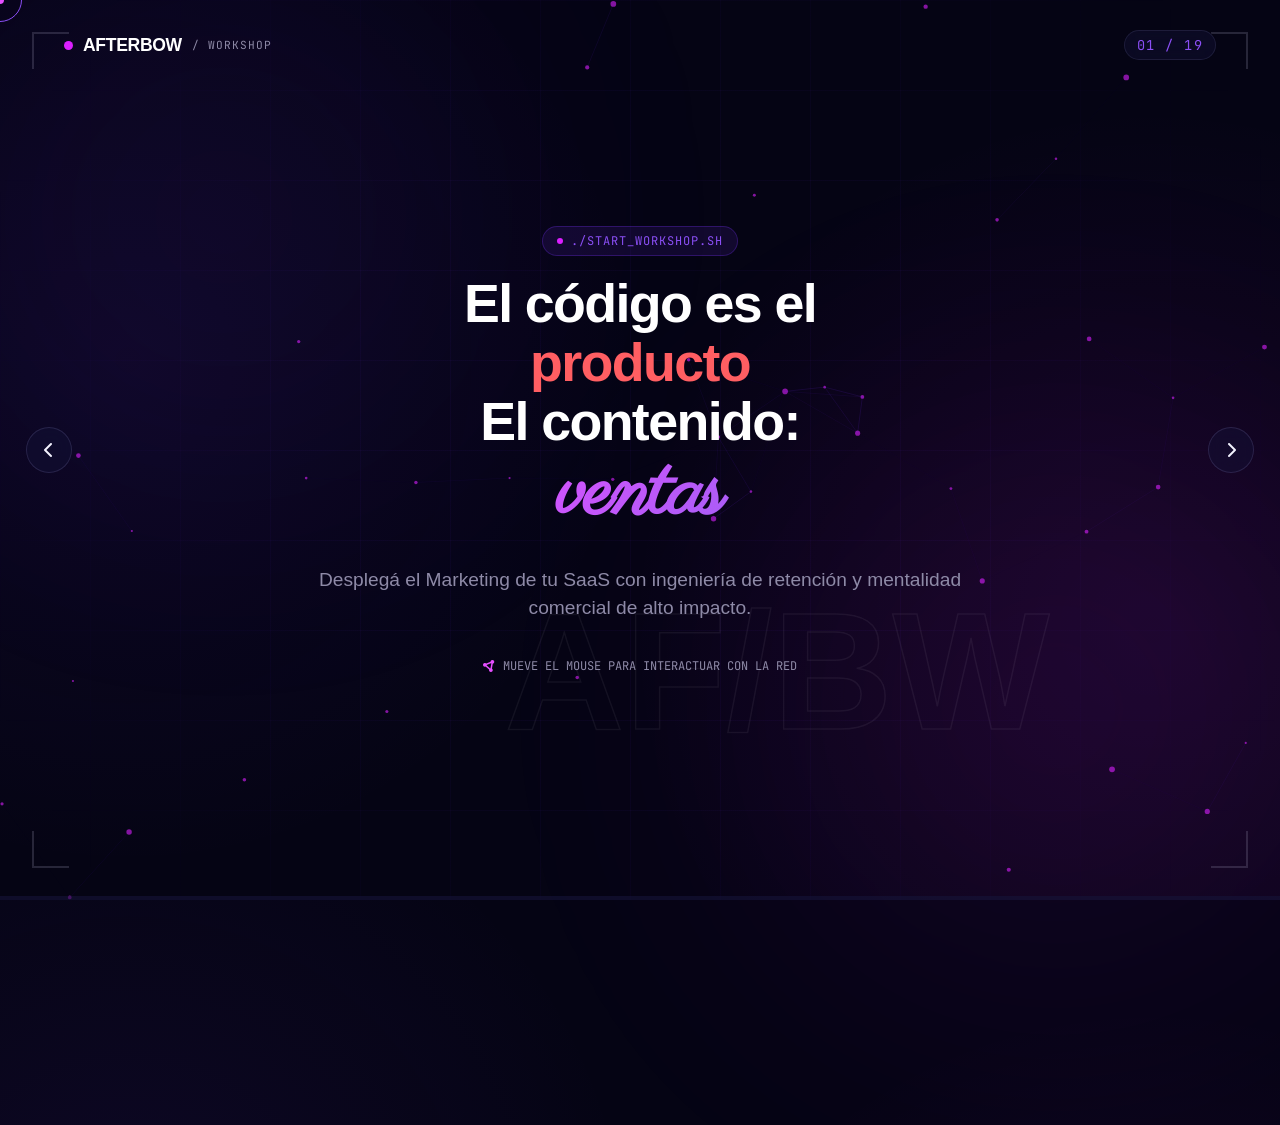
==== commit 2d39c528: "updating" ====
--- a/presentacion.html
+++ b/presentacion.html
@@ -1,21 +1,25 @@
 <!DOCTYPE html>
 <html lang="es">
+
 <head>
     <meta charset="UTF-8">
     <meta name="viewport" content="width=device-width, initial-scale=1.0">
     <title>Afterbow | Taller: Del Código al Producto</title>
-    
+
     <!-- Google Fonts for secondary fonts & icons -->
     <link href="https://fonts.googleapis.com/css2?family=JetBrains+Mono:wght@300;400;700&display=swap" rel="stylesheet">
+    <link rel="preconnect" href="https://fonts.googleapis.com">
+    <link rel="preconnect" href="https://fonts.gstatic.com" crossorigin>
+    <link href="https://fonts.googleapis.com/css2?family=Parisienne&display=swap" rel="stylesheet">
     <link rel="stylesheet" href="https://cdnjs.cloudflare.com/ajax/libs/font-awesome/6.4.0/css/all.min.css">
-    
+
     <style>
         :root {
             /* Base Colors (Shifted dynamically by JS) */
             --color-brand-black: #050414;
             --color-brand-dark: #080720;
             --color-brand-surface: #0e0c2e;
-            --color-brand-card: rgba(22, 20, 58, 0.4);
+            --color-brand-card: rgba(22, 20, 58, 0.45);
             --color-brand-border: rgba(112, 48, 239, 0.25);
             --color-brand-violet: #7030EF;
             --color-brand-violet-light: #8B4FF5;
@@ -37,7 +41,7 @@
             --ease-ae-spring: cubic-bezier(0.34, 1.56, 0.64, 1);
             --ease-ae-expo: cubic-bezier(0.16, 1, 0.3, 1);
             --ease-ae-smooth: cubic-bezier(0.25, 1, 0.5, 1);
-            
+
             --transition-slow: 1.2s var(--ease-ae-expo);
             --transition-medium: 0.8s var(--ease-ae-smooth);
             --transition-fast: 0.4s var(--ease-ae-spring);
@@ -47,7 +51,8 @@
             margin: 0;
             padding: 0;
             box-sizing: border-box;
-            cursor: none; /* Premium custom cursor */
+            cursor: none;
+            /* Premium custom cursor */
         }
 
         body {
@@ -59,13 +64,16 @@
             width: 100vw;
             height: 100vh;
             -webkit-font-smoothing: antialiased;
-            background-image: 
+            background-image:
                 radial-gradient(circle at 10% 40%, rgba(112, 48, 239, 0.08), transparent 40%),
                 radial-gradient(circle at 90% 70%, rgba(219, 31, 255, 0.08), transparent 40%);
             transition: background-color 1.5s var(--ease-ae-expo);
         }
 
-        h1, h2, h3, .display-text {
+        h1,
+        h2,
+        h3,
+        .display-text {
             font-weight: 700;
             letter-spacing: var(--letter-spacing-heading);
             color: var(--color-brand-text);
@@ -86,27 +94,36 @@
             pointer-events: none;
             transition: background 1.5s var(--ease-ae-expo), transform 2s var(--ease-ae-expo);
         }
+
         .light-1 {
-            width: 55vw; height: 55vw;
+            width: 55vw;
+            height: 55vw;
             background: radial-gradient(circle, var(--color-brand-violet) 0%, transparent 70%);
-            top: -15vh; left: -10vw;
+            top: -15vh;
+            left: -10vw;
             animation: float 25s infinite alternate ease-in-out;
         }
+
         .light-2 {
-            width: 65vw; height: 65vw;
+            width: 65vw;
+            height: 65vw;
             background: radial-gradient(circle, var(--color-brand-fuchsia) 0%, transparent 70%);
-            bottom: -25vh; right: -15vw;
+            bottom: -25vh;
+            right: -15vw;
             animation: floatReverse 30s infinite alternate ease-in-out;
         }
 
         /* Tech Grid Overlay */
         .grid-overlay {
             position: fixed;
-            top: 0; left: 0; right: 0; bottom: 0;
+            top: 0;
+            left: 0;
+            right: 0;
+            bottom: 0;
             background-size: 90px 90px;
-            background-image: 
-                linear-gradient(to right, rgba(112, 48, 239, 0.06) 1px, transparent 1px),
-                linear-gradient(to bottom, rgba(112, 48, 239, 0.06) 1px, transparent 1px);
+            background-image:
+                linear-gradient(to right, rgba(112, 48, 239, 0.05) 1px, transparent 1px),
+                linear-gradient(to bottom, rgba(112, 48, 239, 0.05) 1px, transparent 1px);
             z-index: 0;
             pointer-events: none;
             mask-image: radial-gradient(circle at center, black 40%, transparent 90%);
@@ -115,28 +132,46 @@
         }
 
         @keyframes float {
-            0% { transform: translate(0, 0) scale(1); }
-            100% { transform: translate(12vw, 8vh) scale(1.15); }
-        }
+            0% {
+                transform: translate(0, 0) scale(1);
+            }
+
+            100% {
+                transform: translate(12vw, 8vh) scale(1.15);
+            }
+        }
+
         @keyframes floatReverse {
-            0% { transform: translate(0, 0) scale(1); }
-            100% { transform: translate(-12vw, -8vh) scale(1.1); }
+            0% {
+                transform: translate(0, 0) scale(1);
+            }
+
+            100% {
+                transform: translate(-12vw, -8vh) scale(1.1);
+            }
         }
 
         /* Apple-style Premium Cursor */
         .cursor-dot {
-            width: 8px; height: 8px;
+            width: 8px;
+            height: 8px;
             background-color: var(--color-brand-fuchsia-light);
-            position: fixed; border-radius: 50%;
-            pointer-events: none; z-index: 9999;
+            position: fixed;
+            border-radius: 50%;
+            pointer-events: none;
+            z-index: 9999;
             transform: translate(-50%, -50%);
             transition: width 0.2s, height 0.2s, background-color 0.2s;
         }
+
         .cursor-outline {
-            width: 44px; height: 44px;
+            width: 44px;
+            height: 44px;
             border: 1.5px solid var(--color-brand-violet-light);
-            position: fixed; border-radius: 50%;
-            pointer-events: none; z-index: 9998;
+            position: fixed;
+            border-radius: 50%;
+            pointer-events: none;
+            z-index: 9998;
             transform: translate(-50%, -50%);
             transition: width 0.2s, height 0.2s, border-color 0.2s, background-color 0.2s;
             transition-timing-function: cubic-bezier(0.1, 0.8, 0.3, 1);
@@ -144,47 +179,117 @@
 
         /* Camera Viewfinder Corners */
         .viewfinder {
-            position: fixed; top: 2.5vw; left: 2.5vw; right: 2.5vw; bottom: 2.5vw;
-            pointer-events: none; z-index: 90;
-        }
-        .viewfinder::before, .viewfinder::after, .viewfinder-inner::before, .viewfinder-inner::after {
-            content: ''; position: absolute; width: 35px; height: 35px;
-            border-color: rgba(142, 138, 167, 0.25); border-style: solid;
+            position: fixed;
+            top: 2.5vw;
+            left: 2.5vw;
+            right: 2.5vw;
+            bottom: 2.5vw;
+            pointer-events: none;
+            z-index: 90;
+        }
+
+        .viewfinder::before,
+        .viewfinder::after,
+        .viewfinder-inner::before,
+        .viewfinder-inner::after {
+            content: '';
+            position: absolute;
+            width: 35px;
+            height: 35px;
+            border-color: rgba(142, 138, 167, 0.25);
+            border-style: solid;
             transition: border-color 1s;
         }
-        .viewfinder::before { top: 0; left: 0; border-width: 2px 0 0 2px; }
-        .viewfinder::after { top: 0; right: 0; border-width: 2px 2px 0 0; }
-        .viewfinder-inner { position: absolute; top: 0; left: 0; width: 100%; height: 100%; }
-        .viewfinder-inner::before { bottom: 0; left: 0; border-width: 0 0 2px 2px; }
-        .viewfinder-inner::after { bottom: 0; right: 0; border-width: 0 2px 2px 0; }
+
+        .viewfinder::before {
+            top: 0;
+            left: 0;
+            border-width: 2px 0 0 2px;
+        }
+
+        .viewfinder::after {
+            top: 0;
+            right: 0;
+            border-width: 2px 2px 0 0;
+        }
+
+        .viewfinder-inner {
+            position: absolute;
+            top: 0;
+            left: 0;
+            width: 100%;
+            height: 100%;
+        }
+
+        .viewfinder-inner::before {
+            bottom: 0;
+            left: 0;
+            border-width: 0 0 2px 2px;
+        }
+
+        .viewfinder-inner::after {
+            bottom: 0;
+            right: 0;
+            border-width: 0 2px 2px 0;
+        }
 
         /* Top bar branding */
         .top-bar {
-            position: fixed; top: 35px; left: 5vw; right: 5vw;
-            display: flex; justify-content: space-between; align-items: center;
+            position: fixed;
+            top: 30px;
+            left: 5vw;
+            right: 5vw;
+            display: flex;
+            justify-content: space-between;
+            align-items: center;
             z-index: 100;
         }
+
         .logo {
-            font-size: 1.15rem; font-weight: 800;
-            color: var(--color-brand-text); display: flex; align-items: center; gap: 10px;
+            font-size: 1.1rem;
+            font-weight: 800;
+            color: var(--color-brand-text);
+            display: flex;
+            align-items: center;
+            gap: 10px;
             letter-spacing: -0.02em;
         }
+
         .logo-dot {
-            width: 9px; height: 9px; background: var(--color-brand-fuchsia); border-radius: 50%;
+            width: 9px;
+            height: 9px;
+            background: var(--color-brand-fuchsia);
+            border-radius: 50%;
             animation: pulse-glow 2s infinite;
         }
-        @keyframes pulse-glow { 
-            0% { box-shadow: 0 0 0 0 rgba(219,31,255,0.8); transform: scale(1); } 
-            50% { transform: scale(1.1); }
-            70% { box-shadow: 0 0 0 12px rgba(219,31,255,0); } 
-            100% { box-shadow: 0 0 0 0 rgba(219,31,255,0); transform: scale(1); } 
-        }
-        
+
+        @keyframes pulse-glow {
+            0% {
+                box-shadow: 0 0 0 0 rgba(219, 31, 255, 0.8);
+                transform: scale(1);
+            }
+
+            50% {
+                transform: scale(1.1);
+            }
+
+            70% {
+                box-shadow: 0 0 0 12px rgba(219, 31, 255, 0);
+            }
+
+            100% {
+                box-shadow: 0 0 0 0 rgba(219, 31, 255, 0);
+                transform: scale(1);
+            }
+        }
+
         .slide-counter {
-            font-family: 'JetBrains Mono', monospace; font-size: 0.9rem;
-            color: var(--color-brand-violet-light); letter-spacing: 1.5px;
+            font-family: 'JetBrains Mono', monospace;
+            font-size: 0.85rem;
+            color: var(--color-brand-violet-light);
+            letter-spacing: 1.5px;
             background: rgba(22, 20, 58, 0.4);
-            padding: 6px 14px;
+            padding: 5px 12px;
             border-radius: 20px;
             border: 1px solid rgba(139, 135, 192, 0.15);
             backdrop-filter: blur(10px);
@@ -192,27 +297,59 @@
 
         /* Progress indicator bar */
         .progress-container {
-            position: fixed; bottom: 0; left: 0; width: 100vw; height: 4px;
-            background: rgba(22, 20, 58, 0.6); z-index: 100;
-        }
+            position: fixed;
+            bottom: 0;
+            left: 0;
+            width: 100vw;
+            height: 4px;
+            background: rgba(22, 20, 58, 0.6);
+            z-index: 100;
+        }
+
         .progress-bar {
-            height: 100%; background: linear-gradient(90deg, var(--color-brand-violet), var(--color-brand-fuchsia), var(--color-brand-violet));
+            height: 100%;
+            background: linear-gradient(90deg, var(--color-brand-violet), var(--color-brand-fuchsia), var(--color-brand-violet));
             background-size: 200% 100%;
-            width: 0%; transition: width 0.8s var(--ease-ae-expo);
+            width: 0%;
+            transition: width 0.8s var(--ease-ae-expo);
             box-shadow: 0 0 20px var(--color-brand-fuchsia-light);
             animation: shimmer 4s infinite linear;
         }
-        @keyframes shimmer { 0% { background-position: 100% 0; } 100% { background-position: -100% 0; } }
+
+        @keyframes shimmer {
+            0% {
+                background-position: 100% 0;
+            }
+
+            100% {
+                background-position: -100% 0;
+            }
+        }
 
         #slider {
-            position: relative; width: 100vw; height: 100vh; z-index: 1; perspective: 1500px;
+            position: relative;
+            width: 100vw;
+            height: 100vh;
+            z-index: 1;
+            perspective: 1500px;
             overflow: hidden;
         }
 
+        /* 8vh padding on top/bottom resolves fixed layout overflows */
         .slide {
-            position: absolute; top: 0; left: 0; width: 100%; height: 100%;
-            display: flex; flex-direction: column; justify-content: center; align-items: center;
-            padding: 6vw 8vw; opacity: 0; pointer-events: none; visibility: hidden;
+            position: absolute;
+            top: 0;
+            left: 0;
+            width: 100%;
+            height: 100%;
+            display: flex;
+            flex-direction: column;
+            justify-content: center;
+            align-items: center;
+            padding: 8vh 8vw;
+            opacity: 0;
+            pointer-events: none;
+            visibility: hidden;
             /* After Effects Cinematic 3D entrance */
             transform: translateZ(-350px) scale(0.8) rotateX(10deg) translateY(5vh);
             filter: blur(15px);
@@ -221,515 +358,1439 @@
         }
 
         .slide.active {
-            opacity: 1; visibility: visible; pointer-events: auto;
+            opacity: 1;
+            visibility: visible;
+            pointer-events: auto;
             transform: translateZ(0) scale(1) rotateX(0deg) translateY(0);
             filter: blur(0px);
         }
 
         .slide.prev {
             transform: translateZ(250px) scale(1.12) translateY(-8vh) rotateX(-8deg);
-            opacity: 0; filter: blur(25px);
+            opacity: 0;
+            filter: blur(25px);
         }
 
         .slide-content {
-            max-width: 1250px; width: 100%; position: relative; z-index: 2;
+            max-width: 1250px;
+            width: 100%;
+            position: relative;
+            z-index: 2;
+            display: flex;
+            flex-direction: column;
+            justify-content: center;
         }
 
         /* Tag styled like Apple/Google tags */
         .tag {
-            display: inline-flex; align-items: center; gap: 8px;
-            padding: 7px 16px; background: rgba(112, 48, 239, 0.12);
-            border: 1px solid rgba(112, 48, 239, 0.3); border-radius: 20px;
-            color: var(--color-brand-violet-light); font-family: 'JetBrains Mono', monospace; font-size: 0.78rem;
-            text-transform: uppercase; letter-spacing: 1px; margin-bottom: 2.5vh;
-            opacity: 0; transform: translateY(25px);
-        }
+            display: inline-flex;
+            align-items: center;
+            gap: 8px;
+            padding: 6px 14px;
+            background: rgba(112, 48, 239, 0.12);
+            border: 1px solid rgba(112, 48, 239, 0.3);
+            border-radius: 20px;
+            color: var(--color-brand-violet-light);
+            font-family: 'JetBrains Mono', monospace;
+            font-size: 0.75rem;
+            text-transform: uppercase;
+            letter-spacing: 1px;
+            margin-bottom: 2vh;
+            align-self: flex-start;
+            opacity: 0;
+            transform: translateY(25px);
+        }
+
         .tag::before {
-            content: ''; display: block; width: 6px; height: 6px; background: var(--color-brand-fuchsia); border-radius: 50%;
+            content: '';
+            display: block;
+            width: 6px;
+            height: 6px;
+            background: var(--color-brand-fuchsia);
+            border-radius: 50%;
             animation: pulse-glow 1.5s infinite;
         }
 
+        .centered-content .tag {
+            align-self: center;
+        }
+
         .title {
-            font-size: clamp(2.5rem, 5vw, 5.5rem); line-height: 1.05; margin-bottom: 2.5vh;
-            color: var(--color-brand-text); clip-path: polygon(0 0, 100% 0, 100% 100%, 0% 100%);
+            font-size: clamp(2rem, 4.2vw, 4.5rem);
+            line-height: 1.1;
+            margin-bottom: 2vh;
+            color: var(--color-brand-text);
+            clip-path: polygon(0 0, 100% 0, 100% 100%, 0% 100%);
             font-weight: 800;
         }
 
         .title span {
-            display: block; transform: translateY(115%); opacity: 0;
+            display: block;
+            transform: translateY(115%);
+            opacity: 0;
             transition: transform 0.9s var(--ease-ae-expo), opacity 0.9s var(--ease-ae-smooth);
         }
 
         .subtitle {
-            font-size: clamp(1.1rem, 1.8vw, 1.55rem); color: var(--color-brand-muted);
-            max-width: 800px; line-height: 1.45; font-weight: 300; margin-bottom: 3.5vh;
-            opacity: 0; transform: translateY(20px); transition: all 0.8s var(--ease-ae-expo);
+            font-size: clamp(1rem, 1.5vw, 1.35rem);
+            color: var(--color-brand-muted);
+            max-width: 800px;
+            line-height: 1.45;
+            font-weight: 350;
+            margin-bottom: 3vh;
+            opacity: 0;
+            transform: translateY(20px);
+            transition: all 0.8s var(--ease-ae-expo);
         }
 
         .gradient-text {
             background: linear-gradient(135deg, var(--color-brand-fuchsia-light), #9F5FF5, #FF5E62);
             background-size: 200% auto;
-            -webkit-background-clip: text; -webkit-text-fill-color: transparent;
+            -webkit-background-clip: text;
+            -webkit-text-fill-color: transparent;
             animation: gradient-shimmer 6s infinite linear;
         }
-        @keyframes gradient-shimmer { 0% { background-position: 0% 50%; } 50% { background-position: 100% 50%; } 100% { background-position: 0% 50%; } }
+
+        @keyframes gradient-shimmer {
+            0% {
+                background-position: 0% 50%;
+            }
+
+            50% {
+                background-position: 100% 50%;
+            }
+
+            100% {
+                background-position: 0% 50%;
+            }
+        }
 
         /* Premium Glass Cards */
         .layout-grid {
-            display: grid; grid-template-columns: repeat(auto-fit, minmax(320px, 1fr));
-            gap: 1.8rem; width: 100%; margin-top: 3.5vh;
+            display: grid;
+            grid-template-columns: repeat(auto-fit, minmax(290px, 1fr));
+            gap: 1.3rem;
+            width: 100%;
+            margin-top: 2vh;
         }
 
         .glass-panel {
-            background: var(--color-brand-card); 
+            background: var(--color-brand-card);
             border: 1px solid rgba(139, 135, 192, 0.15);
-            border-radius: 16px; padding: 2.2rem; 
+            border-radius: 16px;
+            padding: 1.8rem;
             backdrop-filter: blur(25px) saturate(130%);
             -webkit-backdrop-filter: blur(25px) saturate(130%);
-            position: relative; overflow: hidden;
-            opacity: 0; transform: translateY(40px) scale(0.96);
+            position: relative;
+            overflow: hidden;
+            opacity: 0;
+            transform: translateY(30px) scale(0.96);
             transition: transform 0.5s var(--ease-ae-spring), border-color 0.5s, box-shadow 0.5s;
             box-shadow: 0 10px 30px rgba(0, 0, 0, 0.2);
         }
+
         .glass-panel::before {
-            content: ''; position: absolute; top: 0; left: 0; width: 100%; height: 4px;
+            content: '';
+            position: absolute;
+            top: 0;
+            left: 0;
+            width: 100%;
+            height: 4px;
             background: linear-gradient(90deg, var(--color-brand-violet), var(--color-brand-fuchsia));
-            opacity: 0; transition: opacity 0.4s;
-        }
-        .glass-panel:hover { 
-            transform: translateY(-8px) scale(1.02); 
-            border-color: rgba(219, 31, 255, 0.45); 
-            box-shadow: 0 20px 40px rgba(219, 31, 255, 0.12);
-        }
-        .glass-panel:hover::before { opacity: 1; }
+            opacity: 0;
+            transition: opacity 0.4s;
+        }
+
+        .glass-panel:hover {
+            transform: translateY(-5px) scale(1.015);
+            border-color: rgba(219, 31, 255, 0.45);
+            box-shadow: 0 15px 30px rgba(219, 31, 255, 0.1);
+        }
+
+        .glass-panel:hover::before {
+            opacity: 1;
+        }
 
         .panel-header {
-            font-family: 'JetBrains Mono', monospace; font-size: 0.75rem; color: var(--color-brand-fuchsia-light);
-            margin-bottom: 1.2rem; display: flex; justify-content: space-between; border-bottom: 1px solid rgba(139, 135, 192, 0.15); padding-bottom: 0.5rem;
-            letter-spacing: 1.5px;
-        }
-
-        .glass-panel h3 { font-size: 1.5rem; margin-bottom: 0.8rem; color: var(--color-brand-text); font-weight: 700; letter-spacing: -0.02em; }
-        .glass-panel p { color: var(--color-brand-muted); font-size: 1rem; line-height: 1.55; font-weight: 350; }
+            font-family: 'JetBrains Mono', monospace;
+            font-size: 0.72rem;
+            color: var(--color-brand-fuchsia-light);
+            margin-bottom: 0.9rem;
+            display: flex;
+            justify-content: space-between;
+            border-bottom: 1px solid rgba(139, 135, 192, 0.15);
+            padding-bottom: 0.4rem;
+            letter-spacing: 1.2px;
+        }
+
+        .glass-panel h3 {
+            font-size: 1.35rem;
+            margin-bottom: 0.6rem;
+            color: var(--color-brand-text);
+            font-weight: 700;
+            letter-spacing: -0.02em;
+        }
+
+        .glass-panel p {
+            color: var(--color-brand-muted);
+            font-size: 0.92rem;
+            line-height: 1.5;
+            font-weight: 350;
+        }
 
         /* Hormozi Style Huge Impact Numbers */
         .impact-number {
-            font-size: 13vw; line-height: 0.8; font-weight: 900;
-            color: transparent; -webkit-text-stroke: 1.5px rgba(255,255,255,0.06);
-            position: absolute; right: -2vw; bottom: -3vh; z-index: -1;
-            pointer-events: none; opacity: 0; transform: translateX(50px);
+            font-size: 13vw;
+            line-height: 0.8;
+            font-weight: 900;
+            color: transparent;
+            -webkit-text-stroke: 1.5px rgba(255, 255, 255, 0.06);
+            position: absolute;
+            right: -2vw;
+            bottom: -3vh;
+            z-index: -1;
+            pointer-events: none;
+            opacity: 0;
+            transform: translateX(50px);
         }
 
         .centered-content {
-            text-align: center; display: flex; flex-direction: column; align-items: center; justify-content: center; height: 100%;
+            text-align: center;
+            display: flex;
+            flex-direction: column;
+            align-items: center;
+            justify-content: center;
+            height: 100%;
         }
 
         /* Slide Activation Staggers */
-        .slide.active .tag { opacity: 1; transform: translateY(0); transition: all 0.8s var(--ease-ae-expo) 0.15s; }
-        .slide.active .title span { transform: translateY(0); opacity: 1; }
-        .slide.active .title span:nth-child(1) { transition-delay: 0.2s; }
-        .slide.active .title span:nth-child(2) { transition-delay: 0.3s; }
-        .slide.active .title span:nth-child(3) { transition-delay: 0.4s; }
-        .slide.active .title span:nth-child(4) { transition-delay: 0.5s; }
-        .slide.active .subtitle { opacity: 1; transform: translateY(0); transition-delay: 0.5s; }
-        
-        .slide.active .glass-panel { opacity: 1; transform: translateY(0) scale(1); }
-        .slide.active .glass-panel:nth-child(1) { transition: all 0.8s var(--ease-ae-spring) 0.6s; }
-        .slide.active .glass-panel:nth-child(2) { transition: all 0.8s var(--ease-ae-spring) 0.75s; }
-        .slide.active .glass-panel:nth-child(3) { transition: all 0.8s var(--ease-ae-spring) 0.9s; }
-        .slide.active .glass-panel:nth-child(4) { transition: all 0.8s var(--ease-ae-spring) 1.05s; }
-        .slide.active .glass-panel:nth-child(5) { transition: all 0.8s var(--ease-ae-spring) 1.2s; }
-        .slide.active .glass-panel:nth-child(6) { transition: all 0.8s var(--ease-ae-spring) 1.35s; }
-
-        .slide.active .impact-number { opacity: 1; transform: translateX(0); transition: all 1.5s var(--ease-ae-expo) 0.4s; }
+        .slide.active .tag {
+            opacity: 1;
+            transform: translateY(0);
+            transition: all 0.8s var(--ease-ae-expo) 0.15s;
+        }
+
+        .slide.active .title span {
+            transform: translateY(0);
+            opacity: 1;
+        }
+
+        .slide.active .title span:nth-child(1) {
+            transition-delay: 0.2s;
+        }
+
+        .slide.active .title span:nth-child(2) {
+            transition-delay: 0.3s;
+        }
+
+        .slide.active .title span:nth-child(3) {
+            transition-delay: 0.4s;
+        }
+
+        .slide.active .title span:nth-child(4) {
+            transition-delay: 0.5s;
+        }
+
+        .slide.active .subtitle {
+            opacity: 1;
+            transform: translateY(0);
+            transition-delay: 0.5s;
+        }
+
+        .slide.active .glass-panel {
+            opacity: 1;
+            transform: translateY(0) scale(1);
+        }
+
+        .slide.active .glass-panel:nth-child(1) {
+            transition: all 0.8s var(--ease-ae-spring) 0.55s;
+        }
+
+        .slide.active .glass-panel:nth-child(2) {
+            transition: all 0.8s var(--ease-ae-spring) 0.65s;
+        }
+
+        .slide.active .glass-panel:nth-child(3) {
+            transition: all 0.8s var(--ease-ae-spring) 0.75s;
+        }
+
+        .slide.active .glass-panel:nth-child(4) {
+            transition: all 0.8s var(--ease-ae-spring) 0.85s;
+        }
+
+        .slide.active .glass-panel:nth-child(5) {
+            transition: all 0.8s var(--ease-ae-spring) 0.95s;
+        }
+
+        .slide.active .glass-panel:nth-child(6) {
+            transition: all 0.8s var(--ease-ae-spring) 1.05s;
+        }
+
+        .slide.active .impact-number {
+            opacity: 1;
+            transform: translateX(0);
+            transition: all 1.5s var(--ease-ae-expo) 0.4s;
+        }
 
         /* Navigation Arrows on sides */
         .nav-btn {
-            position: fixed; top: 50%; transform: translateY(-50%);
-            width: 50px; height: 50px; border-radius: 50%;
-            background: rgba(22, 20, 58, 0.4); border: 1px solid rgba(139, 135, 192, 0.2);
-            color: var(--color-brand-cream); display: flex; align-items: center; justify-content: center;
-            font-size: 1.1rem; z-index: 100; transition: all 0.3s var(--ease-ae-spring);
+            position: fixed;
+            top: 50%;
+            transform: translateY(-50%);
+            width: 46px;
+            height: 46px;
+            border-radius: 50%;
+            background: rgba(22, 20, 58, 0.4);
+            border: 1px solid rgba(139, 135, 192, 0.2);
+            color: var(--color-brand-cream);
+            display: flex;
+            align-items: center;
+            justify-content: center;
+            font-size: 1rem;
+            z-index: 100;
+            transition: all 0.3s var(--ease-ae-spring);
             backdrop-filter: blur(10px);
         }
+
         .nav-btn:hover {
-            background: var(--color-brand-violet); border-color: var(--color-brand-violet-light);
+            background: var(--color-brand-violet);
+            border-color: var(--color-brand-violet-light);
             box-shadow: 0 0 15px var(--color-brand-violet);
         }
-        .nav-prev { left: 2vw; }
-        .nav-next { right: 2vw; }
-
-        /* Interactive Components Styles */
-
-        /* Slide 1 background compile anim */
-        .intro-graphic {
-            position: absolute; top: 0; left: 0; width: 100%; height: 100%; z-index: 0;
-            opacity: 0.15; pointer-events: none;
+
+        .nav-prev {
+            left: 2vw;
+        }
+
+        .nav-next {
+            right: 2vw;
+        }
+
+        /* Plexus Interactive Canvas */
+        .plexus-canvas {
+            position: absolute;
+            top: 0;
+            left: 0;
+            width: 100vw;
+            height: 100vh;
+            z-index: 1;
+            pointer-events: auto;
         }
 
         /* Slide 2: Terminal styling */
         .terminal-container {
-            width: 100%; max-width: 800px; background: rgba(5, 4, 15, 0.95);
-            border: 1px solid rgba(255, 94, 98, 0.3); border-radius: 12px;
-            box-shadow: 0 20px 50px rgba(0,0,0,0.6); overflow: hidden;
-            margin-top: 3vh; opacity: 0; transform: translateY(40px);
+            width: 100%;
+            max-width: 760px;
+            height: 36vh;
+            background: rgba(5, 4, 15, 0.95);
+            border: 1px solid rgba(255, 94, 98, 0.3);
+            border-radius: 12px;
+            box-shadow: 0 15px 40px rgba(0, 0, 0, 0.6);
+            overflow: hidden;
+            margin-top: 2vh;
+            opacity: 0;
+            transform: translateY(30px);
             transition: all 0.8s var(--ease-ae-expo) 0.6s;
-        }
-        .slide.active .terminal-container { opacity: 1; transform: translateY(0); }
+            display: flex;
+            flex-direction: column;
+        }
+
+        .slide.active .terminal-container {
+            opacity: 1;
+            transform: translateY(0);
+        }
+
         .terminal-header {
-            background: rgba(22, 20, 58, 0.8); padding: 12px 18px;
-            display: flex; align-items: center; gap: 8px; border-bottom: 1px solid rgba(139, 135, 192, 0.15);
-        }
-        .term-dot { width: 12px; height: 12px; border-radius: 50%; }
-        .term-close { background: #FF5E62; }
-        .term-min { background: #F2C94C; }
-        .term-max { background: #27AE60; }
+            background: rgba(22, 20, 58, 0.8);
+            padding: 10px 16px;
+            display: flex;
+            align-items: center;
+            gap: 8px;
+            border-bottom: 1px solid rgba(139, 135, 192, 0.15);
+        }
+
+        .term-dot {
+            width: 10px;
+            height: 10px;
+            border-radius: 50%;
+        }
+
+        .term-close {
+            background: #FF5E62;
+        }
+
+        .term-min {
+            background: #F2C94C;
+        }
+
+        .term-max {
+            background: #27AE60;
+        }
+
         .terminal-title {
-            margin-left: 20px; font-family: 'JetBrains Mono', monospace; font-size: 0.78rem; color: var(--color-brand-muted);
-        }
+            margin-left: 15px;
+            font-family: 'JetBrains Mono', monospace;
+            font-size: 0.72rem;
+            color: var(--color-brand-muted);
+        }
+
         .terminal-body {
-            padding: 24px; font-family: 'JetBrains Mono', monospace; font-size: 0.95rem; line-height: 1.6;
-            color: #A9B2C3; min-height: 220px; text-align: left;
-        }
-        .term-prompt { color: var(--color-brand-violet-light); font-weight: bold; }
-        .term-success { color: var(--color-brand-emerald); text-shadow: 0 0 8px rgba(0,255,135,0.4); }
-        .term-fail { color: var(--color-brand-warning); text-shadow: 0 0 8px rgba(255,94,98,0.4); }
+            padding: 16px 20px;
+            font-family: 'JetBrains Mono', monospace;
+            font-size: clamp(0.7rem, 1vw, 0.88rem);
+            line-height: 1.5;
+            color: #A9B2C3;
+            flex: 1;
+            text-align: left;
+            overflow: hidden;
+        }
+
+        .term-prompt {
+            color: var(--color-brand-violet-light);
+            font-weight: bold;
+        }
+
+        .term-success {
+            color: var(--color-brand-emerald);
+            text-shadow: 0 0 8px rgba(0, 255, 135, 0.4);
+        }
+
+        .term-fail {
+            color: var(--color-brand-warning);
+            text-shadow: 0 0 8px rgba(255, 94, 98, 0.4);
+        }
+
         .term-cursor {
-            display: inline-block; width: 8px; height: 16px; background: #fff;
-            animation: blink 1s infinite; vertical-align: middle;
-        }
-        @keyframes blink { 0%, 100% { opacity: 0; } 50% { opacity: 1; } }
+            display: inline-block;
+            width: 8px;
+            height: 15px;
+            background: #fff;
+            animation: blink 1s infinite;
+            vertical-align: middle;
+        }
+
+        @keyframes blink {
+
+            0%,
+            100% {
+                opacity: 0;
+            }
+
+            50% {
+                opacity: 1;
+            }
+        }
 
         /* Slide 3: Infinity loop graph */
         .infinity-container {
-            width: 320px; height: 160px; position: relative; margin-top: 4vh;
-            opacity: 0; transform: scale(0.8); transition: all 0.8s var(--ease-ae-spring) 0.6s;
-        }
-        .slide.active .infinity-container { opacity: 1; transform: scale(1); }
-        .infinity-svg { width: 100%; height: 100%; fill: none; }
+            width: 280px;
+            height: 140px;
+            position: relative;
+            margin-top: 2vh;
+            opacity: 0;
+            transform: scale(0.85);
+            transition: all 0.8s var(--ease-ae-spring) 0.6s;
+        }
+
+        .slide.active .infinity-container {
+            opacity: 1;
+            transform: scale(1);
+        }
+
+        .infinity-svg {
+            width: 100%;
+            height: 100%;
+            fill: none;
+        }
+
         .infinity-path {
-            stroke: url(#infinity-grad); stroke-width: 4; stroke-dasharray: 800; stroke-dashoffset: 800;
+            stroke: url(#infinity-grad);
+            stroke-width: 4;
+            stroke-dasharray: 800;
+            stroke-dashoffset: 800;
             animation: drawPath 3.5s forwards ease-in-out infinite;
         }
+
         .infinity-dot {
-            width: 12px; height: 12px; background: var(--color-brand-fuchsia-light);
-            border-radius: 50%; position: absolute;
+            width: 12px;
+            height: 12px;
+            background: var(--color-brand-fuchsia-light);
+            border-radius: 50%;
+            position: absolute;
             box-shadow: 0 0 15px var(--color-brand-fuchsia-light);
             offset-path: path('M 80,80 C 80,30 20,30 20,80 C 20,130 80,130 80,80 C 100,55 130,30 160,30 C 220,30 220,130 160,130 C 130,130 100,105 80,80 Z');
             animation: travel 4s infinite linear;
         }
-        @keyframes drawPath { 0% { stroke-dashoffset: 800; } 50% { stroke-dashoffset: 0; } 100% { stroke-dashoffset: -800; } }
-        @keyframes travel { 0% { offset-distance: 0%; } 100% { offset-distance: 100%; } }
+
+        @keyframes drawPath {
+            0% {
+                stroke-dashoffset: 800;
+            }
+
+            50% {
+                stroke-dashoffset: 0;
+            }
+
+            100% {
+                stroke-dashoffset: -800;
+            }
+        }
+
+        @keyframes travel {
+            0% {
+                offset-distance: 0%;
+            }
+
+            100% {
+                offset-distance: 100%;
+            }
+        }
 
         /* Slide 4: Logic flow graph */
         .logic-flow {
-            display: flex; align-items: center; justify-content: center; gap: 3vw; margin-top: 5vh; width: 100%;
-            opacity: 0; transform: translateY(30px); transition: all 0.8s var(--ease-ae-expo) 0.6s;
-        }
-        .slide.active .logic-flow { opacity: 1; transform: translateY(0); }
+            display: flex;
+            align-items: center;
+            justify-content: center;
+            gap: 2vw;
+            margin-top: 3vh;
+            width: 100%;
+            opacity: 0;
+            transform: translateY(25px);
+            transition: all 0.8s var(--ease-ae-expo) 0.6s;
+        }
+
+        .slide.active .logic-flow {
+            opacity: 1;
+            transform: translateY(0);
+        }
+
         .flow-node {
-            background: rgba(22, 20, 58, 0.6); border: 1.5px solid var(--color-brand-border);
-            padding: 20px 30px; border-radius: 12px; min-width: 180px; text-align: center;
-            font-family: 'JetBrains Mono', monospace; font-size: 0.9rem;
-            position: relative; box-shadow: 0 10px 25px rgba(0,0,0,0.3);
+            background: rgba(22, 20, 58, 0.6);
+            border: 1.5px solid var(--color-brand-border);
+            padding: 14px 22px;
+            border-radius: 12px;
+            min-width: 160px;
+            text-align: center;
+            font-family: 'JetBrains Mono', monospace;
+            font-size: 0.82rem;
+            position: relative;
+            box-shadow: 0 10px 25px rgba(0, 0, 0, 0.3);
             transition: all 0.3s;
         }
-        .flow-node:hover { border-color: var(--color-brand-fuchsia-light); transform: translateY(-4px); }
-        .flow-node.active { border-color: var(--color-brand-emerald); box-shadow: 0 0 15px rgba(0, 255, 135, 0.2); }
+
+        .flow-node:hover {
+            border-color: var(--color-brand-fuchsia-light);
+            transform: translateY(-3px);
+        }
+
+        .flow-node.active {
+            border-color: var(--color-brand-emerald);
+            box-shadow: 0 0 15px rgba(0, 255, 135, 0.2);
+        }
+
         .flow-arrow-connector {
-            position: relative; width: 80px; height: 4px; background: rgba(139, 135, 192, 0.2);
-        }
+            position: relative;
+            width: 60px;
+            height: 3px;
+            background: rgba(139, 135, 192, 0.2);
+        }
+
         .flow-pulse {
-            position: absolute; top: 0; left: 0; width: 16px; height: 4px; background: var(--color-brand-emerald);
-            box-shadow: 0 0 10px var(--color-brand-emerald);
+            position: absolute;
+            top: 0;
+            left: 0;
+            width: 12px;
+            height: 3px;
+            background: var(--color-brand-emerald);
+            box-shadow: 0 0 8px var(--color-brand-emerald);
             animation: flow-pulse-run 1.8s infinite linear;
         }
-        @keyframes flow-pulse-run { 0% { left: 0%; } 100% { left: 100%; } }
+
+        @keyframes flow-pulse-run {
+            0% {
+                left: 0%;
+            }
+
+            100% {
+                left: 100%;
+            }
+        }
 
         /* Slide 5: Roadmap custom paths */
         .roadmap-grid {
-            display: grid; grid-template-columns: repeat(3, 1fr); gap: 1.5rem; width: 100%; margin-top: 4vh;
-        }
-
-        /* Slide 6: Tilt components done dynamically */
+            display: grid;
+            grid-template-columns: repeat(3, 1fr);
+            gap: 1.2rem;
+            width: 100%;
+            margin-top: 2vh;
+        }
+
+        .roadmap-grid .glass-panel {
+            padding: 1.4rem;
+        }
+
+        .roadmap-grid .glass-panel h3 {
+            font-size: 1.15rem;
+            margin-bottom: 0.4rem;
+        }
+
+        .roadmap-grid .glass-panel p {
+            font-size: 0.85rem;
+            line-height: 1.4;
+        }
 
         /* Slide 7: Categoría Delta comparator */
         .comparison-panels {
-            display: flex; gap: 2rem; width: 100%; max-width: 900px; justify-content: center; margin-top: 4vh;
-            opacity: 0; transform: translateY(40px); transition: all 0.8s var(--ease-ae-expo) 0.6s;
-        }
-        .slide.active .comparison-panels { opacity: 1; transform: translateY(0); }
+            display: flex;
+            gap: 2rem;
+            width: 100%;
+            max-width: 800px;
+            justify-content: center;
+            margin-top: 2vh;
+            opacity: 0;
+            transform: translateY(30px);
+            transition: all 0.8s var(--ease-ae-expo) 0.6s;
+        }
+
+        .slide.active .comparison-panels {
+            opacity: 1;
+            transform: translateY(0);
+        }
+
         .comp-card {
-            width: 45%; padding: 2.2rem; border-radius: 16px; text-align: center;
-            position: relative; overflow: hidden; display: flex; flex-direction: column; justify-content: center;
-        }
+            width: 45%;
+            padding: 1.8rem;
+            border-radius: 16px;
+            text-align: center;
+            position: relative;
+            overflow: hidden;
+            display: flex;
+            flex-direction: column;
+            justify-content: center;
+        }
+
         .comp-card.generic {
-            background: rgba(17, 15, 48, 0.3); border: 1px dashed rgba(139, 135, 192, 0.2);
-            filter: grayscale(1); opacity: 0.6;
-        }
+            background: rgba(17, 15, 48, 0.3);
+            border: 1px dashed rgba(139, 135, 192, 0.2);
+            filter: grayscale(1);
+            opacity: 0.65;
+        }
+
         .comp-card.delta {
             background: linear-gradient(135deg, rgba(112, 48, 239, 0.3), rgba(219, 31, 255, 0.15));
             border: 2px solid var(--color-brand-fuchsia-light);
-            box-shadow: 0 20px 40px rgba(219, 31, 255, 0.15);
+            box-shadow: 0 15px 35px rgba(219, 31, 255, 0.15);
             animation: pulse-border 3s infinite alternate;
         }
-        @keyframes pulse-border { 0% { border-color: var(--color-brand-violet-light); } 100% { border-color: var(--color-brand-fuchsia-light); } }
-
-        /* Slide 8 & 9: iPhone simulation */
+
+        @keyframes pulse-border {
+            0% {
+                border-color: var(--color-brand-violet-light);
+            }
+
+            100% {
+                border-color: var(--color-brand-fuchsia-light);
+            }
+        }
+
+        /* Slide 8 & 9: iPhone simulation - dynamic vh scaling prevents viewport overflow */
         .phone-mockup {
-            width: 260px; height: 520px; background: #000; border: 8px solid #1c1c1e;
-            border-radius: 36px; overflow: hidden; position: relative;
-            box-shadow: 0 25px 50px rgba(0,0,0,0.5), inset 0 0 10px rgba(255,255,255,0.1);
-            opacity: 0; transform: scale(0.9) translateY(40px);
+            height: 42vh;
+            width: calc(42vh * 0.5);
+            background: #000;
+            border: 6px solid #1c1c1e;
+            border-radius: 28px;
+            overflow: hidden;
+            position: relative;
+            box-shadow: 0 20px 45px rgba(0, 0, 0, 0.5), inset 0 0 8px rgba(255, 255, 255, 0.1);
+            opacity: 0;
+            transform: scale(0.92) translateY(30px);
             transition: all 0.8s var(--ease-ae-spring) 0.6s;
         }
-        .slide.active .phone-mockup { opacity: 1; transform: scale(1) translateY(0); }
+
+        .slide.active .phone-mockup {
+            opacity: 1;
+            transform: scale(1) translateY(0);
+        }
+
         .phone-screen {
-            width: 100%; height: 100%; background: #0a0914; display: flex; flex-direction: column;
-            position: relative; justify-content: space-between; padding: 25px 15px 15px 15px;
-        }
+            width: 100%;
+            height: 100%;
+            background: #0a0914;
+            display: flex;
+            flex-direction: column;
+            position: relative;
+            justify-content: space-between;
+            padding: 16px 10px 10px 10px;
+        }
+
         .phone-notch {
-            position: absolute; top: 0; left: 50%; transform: translateX(-50%);
-            width: 110px; height: 18px; background: #1c1c1e; border-bottom-left-radius: 12px;
-            border-bottom-right-radius: 12px; z-index: 10;
-        }
+            position: absolute;
+            top: 0;
+            left: 50%;
+            transform: translateX(-50%);
+            width: 80px;
+            height: 12px;
+            background: #1c1c1e;
+            border-bottom-left-radius: 8px;
+            border-bottom-right-radius: 8px;
+            z-index: 10;
+        }
+
         .phone-post {
-            height: 82%; background: #131222; border-radius: 16px; border: 1px solid rgba(139, 135, 192, 0.15);
-            position: relative; display: flex; flex-direction: column; justify-content: flex-end; padding: 12px;
+            height: 85%;
+            background: #131222;
+            border-radius: 12px;
+            border: 1px solid rgba(139, 135, 192, 0.15);
+            position: relative;
+            display: flex;
+            flex-direction: column;
+            justify-content: flex-end;
+            padding: 10px;
             overflow: hidden;
         }
+
         .phone-video-sim {
-            position: absolute; top: 0; left: 0; width: 100%; height: 100%;
-            background: linear-gradient(180deg, rgba(0,0,0,0.1), rgba(0,0,0,0.8));
-            display: flex; align-items: center; justify-content: center; z-index: 1;
-        }
+            position: absolute;
+            top: 0;
+            left: 0;
+            width: 100%;
+            height: 100%;
+            background: linear-gradient(180deg, rgba(0, 0, 0, 0.1), rgba(0, 0, 0, 0.85));
+            display: flex;
+            align-items: center;
+            justify-content: center;
+            z-index: 1;
+        }
+
         .phone-play-btn {
-            font-size: 2.2rem; color: #fff; opacity: 0.8;
+            font-size: 1.8rem;
+            color: #fff;
+            opacity: 0.8;
             animation: pulse-glow 2s infinite;
         }
+
         .phone-actions {
-            position: absolute; right: 10px; bottom: 80px; display: flex; flex-direction: column; gap: 15px; z-index: 2;
-        }
+            position: absolute;
+            right: 8px;
+            bottom: 60px;
+            display: flex;
+            flex-direction: column;
+            gap: 10px;
+            z-index: 2;
+        }
+
         .phone-icon {
-            width: 36px; height: 36px; background: rgba(0,0,0,0.5); border-radius: 50%;
-            display: flex; align-items: center; justify-content: center; color: #fff; font-size: 0.9rem;
-        }
-        .phone-icon.active { color: var(--color-brand-fuchsia-light); }
+            width: 28px;
+            height: 28px;
+            background: rgba(0, 0, 0, 0.5);
+            border-radius: 50%;
+            display: flex;
+            align-items: center;
+            justify-content: center;
+            color: #fff;
+            font-size: 0.75rem;
+        }
+
+        .phone-icon.active {
+            color: var(--color-brand-fuchsia-light);
+        }
+
         .floating-heart {
-            position: absolute; color: var(--color-brand-fuchsia-light); font-size: 1.2rem;
-            pointer-events: none; z-index: 5;
+            position: absolute;
+            color: var(--color-brand-fuchsia-light);
+            font-size: 1.1rem;
+            pointer-events: none;
+            z-index: 5;
             animation: floatHeart 1.5s forwards cubic-bezier(0.18, 0.89, 0.32, 1.28);
         }
+
         @keyframes floatHeart {
-            0% { transform: translateY(0) scale(0.5) rotate(0deg); opacity: 1; }
-            100% { transform: translateY(-120px) scale(1.3) rotate(25deg); opacity: 0; }
+            0% {
+                transform: translateY(0) scale(0.5) rotate(0deg);
+                opacity: 1;
+            }
+
+            100% {
+                transform: translateY(-90px) scale(1.3) rotate(25deg);
+                opacity: 0;
+            }
         }
 
         /* Slide 10: Funnel SVG Animation */
         .funnel-container {
-            width: 100%; max-width: 500px; height: 280px; position: relative; margin-top: 3vh;
-            opacity: 0; transform: translateY(40px); transition: all 0.8s var(--ease-ae-expo) 0.6s;
-        }
-        .slide.active .funnel-container { opacity: 1; transform: translateY(0); }
+            width: 100%;
+            max-width: 400px;
+            height: 30vh;
+            position: relative;
+            margin-top: 1vh;
+            opacity: 0;
+            transform: translateY(30px);
+            transition: all 0.8s var(--ease-ae-expo) 0.6s;
+        }
+
+        .slide.active .funnel-container {
+            opacity: 1;
+            transform: translateY(0);
+        }
+
         .funnel-segment {
-            fill: none; stroke-width: 18; stroke-linecap: round; opacity: 0.8;
+            fill: none;
+            stroke-width: 18;
+            stroke-linecap: round;
+            opacity: 0.8;
             transition: all 0.3s;
         }
-        .funnel-segment:hover { opacity: 1; stroke-width: 22; }
+
+        .funnel-segment:hover {
+            opacity: 1;
+            stroke-width: 22;
+        }
+
         .funnel-particle {
-            width: 8px; height: 8px; border-radius: 50%; position: absolute;
+            width: 8px;
+            height: 8px;
+            border-radius: 50%;
+            position: absolute;
             background: var(--color-brand-fuchsia);
             animation: fall-funnel 2.8s infinite linear;
         }
+
         @keyframes fall-funnel {
-            0% { top: 10%; left: calc(40% + 20px); background: var(--color-brand-violet-light); opacity: 1; }
-            40% { top: 40%; left: 50%; background: var(--color-brand-fuchsia-light); opacity: 1; }
-            75% { top: 70%; left: 50%; background: var(--color-brand-gold); opacity: 0.8; }
-            100% { top: 90%; left: 50%; background: var(--color-brand-emerald); transform: scale(1.5); opacity: 0; }
+            0% {
+                top: 10%;
+                left: calc(40% + 20px);
+                background: var(--color-brand-violet-light);
+                opacity: 1;
+            }
+
+            40% {
+                top: 40%;
+                left: 50%;
+                background: var(--color-brand-fuchsia-light);
+                opacity: 1;
+            }
+
+            75% {
+                top: 70%;
+                left: 50%;
+                background: var(--color-brand-gold);
+                opacity: 0.8;
+            }
+
+            100% {
+                top: 90%;
+                left: 50%;
+                background: var(--color-brand-emerald);
+                transform: scale(1.5);
+                opacity: 0;
+            }
         }
 
         /* Slide 11: Cron jobs schedule dashboard */
         .cron-dashboard {
-            width: 100%; max-width: 750px; background: rgba(17, 15, 48, 0.5);
-            border: 1px solid rgba(139, 135, 192, 0.15); border-radius: 12px; padding: 24px;
-            backdrop-filter: blur(15px); margin-top: 3vh;
-            opacity: 0; transform: scale(0.96); transition: all 0.8s var(--ease-ae-spring) 0.6s;
-        }
-        .slide.active .cron-dashboard { opacity: 1; transform: scale(1); }
+            width: 100%;
+            max-width: 650px;
+            background: rgba(17, 15, 48, 0.5);
+            border: 1px solid rgba(139, 135, 192, 0.15);
+            border-radius: 12px;
+            padding: 18px;
+            backdrop-filter: blur(15px);
+            margin-top: 2vh;
+            opacity: 0;
+            transform: scale(0.96);
+            transition: all 0.8s var(--ease-ae-spring) 0.6s;
+        }
+
+        .slide.active .cron-dashboard {
+            opacity: 1;
+            transform: scale(1);
+        }
+
         .cron-job-row {
-            display: flex; justify-content: space-between; align-items: center;
-            border-bottom: 1px solid rgba(139, 135, 192, 0.1); padding: 12px 0;
-        }
-        .cron-job-row:last-child { border: none; }
+            display: flex;
+            justify-content: space-between;
+            align-items: center;
+            border-bottom: 1px solid rgba(139, 135, 192, 0.1);
+            padding: 10px 0;
+        }
+
+        .cron-job-row:last-child {
+            border: none;
+        }
+
         .cron-status {
-            padding: 4px 10px; border-radius: 12px; font-size: 0.72rem; font-family: 'JetBrains Mono', monospace;
-        }
-        .cron-status.active { background: rgba(0, 255, 135, 0.15); color: var(--color-brand-emerald); border: 1px solid var(--color-brand-emerald); }
-        .cron-status.waiting { background: rgba(139, 135, 192, 0.15); color: var(--color-brand-muted); }
+            padding: 3px 8px;
+            border-radius: 12px;
+            font-size: 0.68rem;
+            font-family: 'JetBrains Mono', monospace;
+        }
+
+        .cron-status.active {
+            background: rgba(0, 255, 135, 0.15);
+            color: var(--color-brand-emerald);
+            border: 1px solid var(--color-brand-emerald);
+        }
+
+        .cron-status.waiting {
+            background: rgba(139, 135, 192, 0.15);
+            color: var(--color-brand-muted);
+        }
 
         /* Slide 12: Interactive script player */
         .script-player {
-            display: flex; gap: 2rem; width: 100%; max-width: 900px; margin-top: 4vh;
-            opacity: 0; transform: translateY(40px); transition: all 0.8s var(--ease-ae-expo) 0.6s;
-        }
-        .slide.active .script-player { opacity: 1; transform: translateY(0); }
+            display: flex;
+            gap: 1.5rem;
+            width: 100%;
+            max-width: 820px;
+            height: 35vh;
+            margin-top: 2vh;
+            opacity: 0;
+            transform: translateY(30px);
+            transition: all 0.8s var(--ease-ae-expo) 0.6s;
+        }
+
+        .slide.active .script-player {
+            opacity: 1;
+            transform: translateY(0);
+        }
+
         .script-tabs {
-            display: flex; flex-direction: column; gap: 10px; width: 35%;
-        }
+            display: flex;
+            flex-direction: column;
+            gap: 8px;
+            width: 35%;
+        }
+
         .script-tab-btn {
-            background: rgba(22, 20, 58, 0.4); border: 1px solid rgba(139, 135, 192, 0.2);
-            color: var(--color-brand-muted); padding: 14px 20px; border-radius: 8px; text-align: left;
-            font-size: 0.95rem; font-weight: bold; transition: all 0.3s;
-        }
+            background: rgba(22, 20, 58, 0.4);
+            border: 1px solid rgba(139, 135, 192, 0.2);
+            color: var(--color-brand-muted);
+            padding: 10px 16px;
+            border-radius: 8px;
+            text-align: left;
+            font-size: 0.85rem;
+            font-weight: bold;
+            transition: all 0.3s;
+        }
+
         .script-tab-btn.active {
-            background: var(--color-brand-violet); border-color: var(--color-brand-violet-light);
-            color: #fff; box-shadow: 0 0 15px rgba(112, 48, 239, 0.3);
-        }
+            background: var(--color-brand-violet);
+            border-color: var(--color-brand-violet-light);
+            color: #fff;
+            box-shadow: 0 0 12px rgba(112, 48, 239, 0.3);
+        }
+
         .script-screen {
-            width: 65%; background: rgba(5, 4, 15, 0.6); border: 1px solid rgba(139, 135, 192, 0.2);
-            border-radius: 12px; padding: 2rem; display: flex; flex-direction: column; justify-content: center;
-        }
-        .script-screen h4 { font-family: 'JetBrains Mono', monospace; color: var(--color-brand-fuchsia-light); margin-bottom: 12px; font-size: 0.82rem; }
-        .script-text { font-size: 1.3rem; line-height: 1.5; color: var(--color-brand-cream); font-weight: 300; }
+            width: 65%;
+            background: rgba(5, 4, 15, 0.6);
+            border: 1px solid rgba(139, 135, 192, 0.2);
+            border-radius: 12px;
+            padding: 1.5rem;
+            display: flex;
+            flex-direction: column;
+            justify-content: center;
+        }
+
+        .script-screen h4 {
+            font-family: 'JetBrains Mono', monospace;
+            color: var(--color-brand-fuchsia-light);
+            margin-bottom: 10px;
+            font-size: 0.78rem;
+        }
+
+        .script-text {
+            font-size: clamp(1rem, 1.3vw, 1.25rem);
+            line-height: 1.5;
+            color: var(--color-brand-cream);
+            font-weight: 300;
+        }
 
         /* Slide 13: Storyboard Wireframes */
         .storyboard-grid {
-            display: flex; gap: 1.5rem; width: 100%; max-width: 950px; margin-top: 4vh;
-            opacity: 0; transform: translateY(40px); transition: all 0.8s var(--ease-ae-expo) 0.6s;
-        }
-        .slide.active .storyboard-grid { opacity: 1; transform: translateY(0); }
+            display: flex;
+            gap: 1.2rem;
+            width: 100%;
+            max-width: 850px;
+            margin-top: 3vh;
+            opacity: 0;
+            transform: translateY(30px);
+            transition: all 0.8s var(--ease-ae-expo) 0.6s;
+        }
+
+        .slide.active .storyboard-grid {
+            opacity: 1;
+            transform: translateY(0);
+        }
+
         .story-frame {
-            width: 33.33%; aspect-ratio: 16/9; background: #070618;
-            border: 2.5px dashed var(--color-brand-border); border-radius: 12px;
-            display: flex; flex-direction: column; align-items: center; justify-content: center;
-            position: relative; overflow: hidden; transition: all 0.4s var(--ease-ae-spring);
-        }
+            width: 33.33%;
+            aspect-ratio: 16/9;
+            background: #070618;
+            border: 2px dashed var(--color-brand-border);
+            border-radius: 12px;
+            display: flex;
+            flex-direction: column;
+            align-items: center;
+            justify-content: center;
+            position: relative;
+            overflow: hidden;
+            transition: all 0.4s var(--ease-ae-spring);
+        }
+
         .story-frame:hover {
-            transform: scale(1.05) rotate(1deg); border-color: var(--color-brand-fuchsia-light);
-            box-shadow: 0 15px 30px rgba(219,31,255,0.15);
-        }
+            transform: scale(1.05) rotate(1deg);
+            border-color: var(--color-brand-fuchsia-light);
+            box-shadow: 0 15px 30px rgba(219, 31, 255, 0.15);
+        }
+
         .story-badge {
-            position: absolute; top: 10px; left: 10px; font-family: 'JetBrains Mono', monospace;
-            background: var(--color-brand-violet-dark); font-size: 0.68rem; padding: 3px 8px; border-radius: 4px;
+            position: absolute;
+            top: 10px;
+            left: 10px;
+            font-family: 'JetBrains Mono', monospace;
+            background: var(--color-brand-violet-dark);
+            font-size: 0.65rem;
+            padding: 2px 6px;
+            border-radius: 4px;
         }
 
         /* Slide 14: Camera Viewfinder Overlay on screen */
         .camera-overlay {
-            position: absolute; top: 0; left: 0; width: 100%; height: 100%;
-            pointer-events: none; z-index: 1; display: flex; flex-direction: column; justify-content: space-between;
-            padding: 4.5vw; opacity: 0; transition: opacity 0.8s var(--ease-ae-expo) 0.5s;
-        }
-        .slide.active .camera-overlay { opacity: 1; }
-        .cam-top, .cam-bottom { display: flex; justify-content: space-between; align-items: center; font-family: 'JetBrains Mono', monospace; font-size: 0.85rem; color: #fff; }
-        .cam-rec { display: flex; align-items: center; gap: 8px; }
-        .cam-dot-rec { width: 10px; height: 10px; background: #FF5E62; border-radius: 50%; animation: rec-blink 1s infinite alternate; }
-        @keyframes rec-blink { 0% { opacity: 0.1; } 100% { opacity: 1; } }
+            position: absolute;
+            top: 0;
+            left: 0;
+            width: 100%;
+            height: 100%;
+            pointer-events: none;
+            z-index: 1;
+            display: flex;
+            flex-direction: column;
+            justify-content: space-between;
+            padding: 4.5vw;
+            opacity: 0;
+            transition: opacity 0.8s var(--ease-ae-expo) 0.5s;
+        }
+
+        .slide.active .camera-overlay {
+            opacity: 1;
+        }
+
+        .cam-top,
+        .cam-bottom {
+            display: flex;
+            justify-content: space-between;
+            align-items: center;
+            font-family: 'JetBrains Mono', monospace;
+            font-size: 0.8rem;
+            color: #fff;
+        }
+
+        .cam-rec {
+            display: flex;
+            align-items: center;
+            gap: 8px;
+        }
+
+        .cam-dot-rec {
+            width: 9px;
+            height: 9px;
+            background: #FF5E62;
+            border-radius: 50%;
+            animation: rec-blink 1s infinite alternate;
+        }
+
+        @keyframes rec-blink {
+            0% {
+                opacity: 0.1;
+            }
+
+            100% {
+                opacity: 1;
+            }
+        }
+
         .cam-focus-box {
-            position: absolute; top: 50%; left: 50%; transform: translate(-50%, -50%);
-            width: 90px; height: 90px; border: 1px solid var(--color-brand-emerald);
+            position: absolute;
+            top: 50%;
+            left: 50%;
+            transform: translate(-50%, -50%);
+            width: 80px;
+            height: 80px;
+            border: 1px solid var(--color-brand-emerald);
             pointer-events: none;
         }
-        .cam-focus-box::before, .cam-focus-box::after {
-            content: ''; position: absolute; width: 15px; height: 15px; border-color: var(--color-brand-emerald); border-style: solid;
-        }
-        .cam-focus-box::before { top: 0; left: 0; border-width: 1.5px 0 0 1.5px; }
-        .cam-focus-box::after { bottom: 0; right: 0; border-width: 0 1.5px 1.5px 0; }
+
+        .cam-focus-box::before,
+        .cam-focus-box::after {
+            content: '';
+            position: absolute;
+            width: 12px;
+            height: 12px;
+            border-color: var(--color-brand-emerald);
+            border-style: solid;
+        }
+
+        .cam-focus-box::before {
+            top: 0;
+            left: 0;
+            border-width: 1.5px 0 0 1.5px;
+        }
+
+        .cam-focus-box::after {
+            bottom: 0;
+            right: 0;
+            border-width: 0 1.5px 1.5px 0;
+        }
 
         /* Slide 15: Drag exposure lighting comparator */
         .exposure-comparator {
-            width: 100%; max-width: 800px; height: 350px; background: #000; border-radius: 16px;
-            position: relative; overflow: hidden; border: 1.5px solid rgba(139, 135, 192, 0.2);
-            margin-top: 3vh; opacity: 0; transform: translateY(40px);
+            width: 100%;
+            max-width: 760px;
+            height: 32vh;
+            background: #000;
+            border-radius: 16px;
+            position: relative;
+            overflow: hidden;
+            border: 1.5px solid rgba(139, 135, 192, 0.2);
+            margin-top: 2vh;
+            opacity: 0;
+            transform: translateY(30px);
             transition: all 0.8s var(--ease-ae-expo) 0.6s;
         }
-        .slide.active .exposure-comparator { opacity: 1; transform: translateY(0); }
+
+        .slide.active .exposure-comparator {
+            opacity: 1;
+            transform: translateY(0);
+        }
+
         .exp-side {
-            position: absolute; top: 0; left: 0; width: 100%; height: 100%;
-            background-size: cover; background-position: center; display: flex; align-items: center; justify-content: center;
-        }
+            position: absolute;
+            top: 0;
+            left: 0;
+            width: 100%;
+            height: 100%;
+            background-size: cover;
+            background-position: center;
+            display: flex;
+            align-items: center;
+            justify-content: center;
+        }
+
         .exp-dark {
-            background: linear-gradient(rgba(0,0,0,0.85), rgba(0,0,0,0.85)), radial-gradient(circle, #555 10%, #000 90%);
-            z-index: 1; filter: contrast(0.8) blur(1px);
-        }
+            background: linear-gradient(rgba(0, 0, 0, 0.85), rgba(0, 0, 0, 0.85)), radial-gradient(circle, #555 10%, #000 90%);
+            z-index: 1;
+            filter: contrast(0.8) blur(1px);
+        }
+
         .exp-bright {
             background: linear-gradient(135deg, rgba(112, 48, 239, 0.35), rgba(219, 31, 255, 0.25)), radial-gradient(circle, #5520C4 0%, #0c0b20 80%);
-            z-index: 2; width: 50%; overflow: hidden; border-right: 2px solid var(--color-brand-text);
-        }
+            z-index: 2;
+            width: 50%;
+            overflow: hidden;
+            border-right: 2px solid var(--color-brand-text);
+        }
+
         .exp-handle {
-            position: absolute; top: 0; bottom: 0; left: 50%; width: 4px;
-            background: #fff; z-index: 3; transform: translateX(-50%); pointer-events: none;
-            box-shadow: 0 0 10px rgba(255,255,255,0.8);
-        }
-        .exp-side h3 { font-size: 2.5rem; text-shadow: 0 5px 15px rgba(0,0,0,0.5); }
+            position: absolute;
+            top: 0;
+            bottom: 0;
+            left: 50%;
+            width: 3px;
+            background: #fff;
+            z-index: 3;
+            transform: translateX(-50%);
+            pointer-events: none;
+            box-shadow: 0 0 10px rgba(255, 255, 255, 0.8);
+        }
+
+        .exp-side h3 {
+            font-size: 2.2rem;
+            text-shadow: 0 5px 15px rgba(0, 0, 0, 0.5);
+        }
+
         .exp-label {
-            position: absolute; bottom: 20px; font-family: 'JetBrains Mono', monospace; font-size: 0.78rem;
-            padding: 5px 12px; border-radius: 4px; background: rgba(0,0,0,0.7);
+            position: absolute;
+            bottom: 15px;
+            font-family: 'JetBrains Mono', monospace;
+            font-size: 0.72rem;
+            padding: 4px 10px;
+            border-radius: 4px;
+            background: rgba(0, 0, 0, 0.7);
         }
 
         /* Slide 17: Video Editor timeline mockup */
         .editor-timeline {
-            width: 100%; max-width: 850px; background: #0b0a1d; border: 1.5px solid rgba(139, 135, 192, 0.2);
-            border-radius: 12px; padding: 20px; margin-top: 4vh;
-            opacity: 0; transform: translateY(30px); transition: all 0.8s var(--ease-ae-expo) 0.6s;
-        }
-        .slide.active .editor-timeline { opacity: 1; transform: translateY(0); }
+            width: 100%;
+            max-width: 800px;
+            background: #0b0a1d;
+            border: 1.5px solid rgba(139, 135, 192, 0.2);
+            border-radius: 12px;
+            padding: 16px;
+            margin-top: 2vh;
+            opacity: 0;
+            transform: translateY(25px);
+            transition: all 0.8s var(--ease-ae-expo) 0.6s;
+        }
+
+        .slide.active .editor-timeline {
+            opacity: 1;
+            transform: translateY(0);
+        }
+
         .timeline-header {
-            display: flex; justify-content: space-between; align-items: center; border-bottom: 1px solid rgba(139, 135, 192, 0.15); padding-bottom: 12px; margin-bottom: 15px;
-        }
-        .timeline-controls { display: flex; gap: 12px; color: var(--color-brand-muted); font-size: 0.88rem; }
-        .timeline-track-container { display: flex; flex-direction: column; gap: 10px; position: relative; }
-        .timeline-track { display: flex; gap: 4px; background: rgba(5,4,15,0.4); border-radius: 6px; padding: 6px; align-items: center; }
-        .track-label { width: 80px; font-family: 'JetBrains Mono', monospace; font-size: 0.72rem; color: var(--color-brand-muted); }
-        .track-block { height: 32px; border-radius: 4px; display: flex; align-items: center; padding: 0 12px; font-size: 0.75rem; font-weight: bold; color: #fff; }
-        .block-video { background: var(--color-brand-violet-dark); border: 1.5px solid var(--color-brand-violet-light); width: 25%; }
-        .block-audio { background: rgba(0, 255, 135, 0.2); border: 1px solid var(--color-brand-emerald); width: 35%; }
+            display: flex;
+            justify-content: space-between;
+            align-items: center;
+            border-bottom: 1px solid rgba(139, 135, 192, 0.15);
+            padding-bottom: 10px;
+            margin-bottom: 12px;
+        }
+
+        .timeline-controls {
+            display: flex;
+            gap: 10px;
+            color: var(--color-brand-muted);
+            font-size: 0.8rem;
+        }
+
+        .timeline-track-container {
+            display: flex;
+            flex-direction: column;
+            gap: 8px;
+            position: relative;
+        }
+
+        .timeline-track {
+            display: flex;
+            gap: 4px;
+            background: rgba(5, 4, 15, 0.4);
+            border-radius: 6px;
+            padding: 5px;
+            align-items: center;
+        }
+
+        .track-label {
+            width: 70px;
+            font-family: 'JetBrains Mono', monospace;
+            font-size: 0.68rem;
+            color: var(--color-brand-muted);
+        }
+
+        .track-block {
+            height: 26px;
+            border-radius: 4px;
+            display: flex;
+            align-items: center;
+            padding: 0 10px;
+            font-size: 0.68rem;
+            font-weight: bold;
+            color: #fff;
+        }
+
+        .block-video {
+            background: var(--color-brand-violet-dark);
+            border: 1.5px solid var(--color-brand-violet-light);
+            width: 25%;
+        }
+
+        .block-audio {
+            background: rgba(0, 255, 135, 0.2);
+            border: 1px solid var(--color-brand-emerald);
+            width: 35%;
+        }
+
         .timeline-playhead {
-            position: absolute; top: 0; bottom: 0; left: 10%; width: 2px; background: var(--color-brand-fuchsia-light);
-            z-index: 5; box-shadow: 0 0 8px var(--color-brand-fuchsia-light);
+            position: absolute;
+            top: 0;
+            bottom: 0;
+            left: 10%;
+            width: 2px;
+            background: var(--color-brand-fuchsia-light);
+            z-index: 5;
+            box-shadow: 0 0 8px var(--color-brand-fuchsia-light);
             animation: playhead-move 6s infinite linear;
         }
-        @keyframes playhead-move { 0% { left: 90px; } 100% { left: 100%; } }
+
+        @keyframes playhead-move {
+            0% {
+                left: 80px;
+            }
+
+            100% {
+                left: 100%;
+            }
+        }
 
         /* Slide 18: Render final compiler overlay */
         .compiler-container {
-            width: 100%; max-width: 650px; background: rgba(5,4,15,0.9);
-            border: 1.5px solid var(--color-brand-border); border-radius: 12px; padding: 24px;
-            font-family: 'JetBrains Mono', monospace; text-align: left;
-            opacity: 0; transform: scale(0.96); transition: all 0.8s var(--ease-ae-spring) 0.6s;
-        }
-        .slide.active .compiler-container { opacity: 1; transform: scale(1); }
-        .compiler-header { display: flex; justify-content: space-between; font-size: 0.8rem; margin-bottom: 15px; color: var(--color-brand-muted); }
-        .compile-bar-bg { width: 100%; height: 10px; background: rgba(139,135,192,0.15); border-radius: 6px; overflow: hidden; margin-bottom: 20px; }
+            width: 100%;
+            max-width: 600px;
+            background: rgba(5, 4, 15, 0.9);
+            border: 1.5px solid var(--color-brand-border);
+            border-radius: 12px;
+            padding: 18px;
+            font-family: 'JetBrains Mono', monospace;
+            text-align: left;
+            opacity: 0;
+            transform: scale(0.96);
+            transition: all 0.8s var(--ease-ae-spring) 0.6s;
+            max-height: 28vh;
+            overflow: hidden;
+        }
+
+        .slide.active .compiler-container {
+            opacity: 1;
+            transform: scale(1);
+        }
+
+        .compiler-header {
+            display: flex;
+            justify-content: space-between;
+            font-size: 0.75rem;
+            margin-bottom: 12px;
+            color: var(--color-brand-muted);
+        }
+
+        .compile-bar-bg {
+            width: 100%;
+            height: 8px;
+            background: rgba(139, 135, 192, 0.15);
+            border-radius: 6px;
+            overflow: hidden;
+            margin-bottom: 15px;
+        }
+
         .compile-bar-fill {
-            width: 0%; height: 100%; background: linear-gradient(90deg, var(--color-brand-violet), var(--color-brand-fuchsia));
+            width: 0%;
+            height: 100%;
+            background: linear-gradient(90deg, var(--color-brand-violet), var(--color-brand-fuchsia));
             box-shadow: 0 0 10px var(--color-brand-fuchsia-light);
             transition: width 0.1s;
         }
-        .compiler-logs { height: 120px; overflow-y: hidden; font-size: 0.82rem; line-height: 1.5; color: #a9b2c3; }
-        .log-line { opacity: 0.8; margin-bottom: 4px; }
-        .log-success { color: var(--color-brand-emerald); }
+
+        .compiler-logs {
+            height: 90px;
+            overflow-y: hidden;
+            font-size: 0.78rem;
+            line-height: 1.5;
+            color: #a9b2c3;
+        }
+
+        .log-line {
+            opacity: 0.8;
+            margin-bottom: 3px;
+        }
+
+        .log-success {
+            color: var(--color-brand-emerald);
+        }
 
         /* Slide 19: QR Laser scan effect */
+        .qr-outer-container {
+            display: flex;
+            gap: 3rem;
+            align-items: center;
+            justify-content: center;
+            margin-top: 2vh;
+            opacity: 0;
+            transform: translateY(30px);
+            transition: all 0.8s var(--ease-ae-expo) 0.6s;
+            z-index: 2;
+        }
+
+        .slide.active .qr-outer-container {
+            opacity: 1;
+            transform: translateY(0);
+        }
+
         .qr-wrapper {
-            position: relative; overflow: hidden; border-radius: 16px; padding: 12px;
-            background: #fff; width: 220px; height: 220px;
-            opacity: 0; transform: scale(0.8); transition: all 0.8s var(--ease-ae-spring) 0.6s;
-        }
-        .slide.active .qr-wrapper { opacity: 1; transform: scale(1); }
-        .qr-svg { width: 100%; height: 100%; }
+            position: relative;
+            overflow: hidden;
+            border-radius: 16px;
+            padding: 12px;
+            background: #fff;
+            width: 180px;
+            height: 180px;
+            box-shadow: 0 15px 40px rgba(0, 0, 0, 0.5);
+        }
+
+        .qr-svg {
+            width: 100%;
+            height: 100%;
+        }
+
         .laser-line {
-            position: absolute; left: 0; right: 0; height: 3px; background: var(--color-brand-fuchsia);
+            position: absolute;
+            left: 0;
+            right: 0;
+            height: 3px;
+            background: var(--color-brand-fuchsia);
             box-shadow: 0 0 15px var(--color-brand-fuchsia-light), 0 0 5px var(--color-brand-fuchsia);
             z-index: 10;
             animation: laser-scan 3.5s infinite ease-in-out;
         }
-        @keyframes laser-scan { 0% { top: 0%; } 50% { top: 100%; } 100% { top: 0%; } }
+
+        @keyframes laser-scan {
+            0% {
+                top: 0%;
+            }
+
+            50% {
+                top: 100%;
+            }
+
+            100% {
+                top: 0%;
+            }
+        }
+
+        .cierre-canvas {
+            position: absolute;
+            top: 0;
+            left: 0;
+            width: 100vw;
+            height: 100vh;
+            z-index: 1;
+            pointer-events: none;
+            opacity: 0.25;
+        }
+
+        .cierre-socials {
+            display: flex;
+            flex-direction: column;
+            gap: 15px;
+            text-align: left;
+        }
+
+        .cierre-social-item {
+            display: flex;
+            align-items: center;
+            gap: 12px;
+            background: rgba(22, 20, 58, 0.4);
+            border: 1px solid rgba(139, 135, 192, 0.15);
+            padding: 10px 20px;
+            border-radius: 30px;
+            font-family: 'JetBrains Mono', monospace;
+            font-size: 0.85rem;
+            transition: all 0.3s var(--ease-ae-spring);
+        }
+
+        .cierre-social-item:hover {
+            transform: translateX(10px) scale(1.05);
+            border-color: var(--color-brand-fuchsia-light);
+            background: rgba(112, 48, 239, 0.2);
+        }
 
         /* General layout helpers */
-        .flex-center { display: flex; align-items: center; justify-content: center; }
-
+        .flex-center {
+            display: flex;
+            align-items: center;
+            justify-content: center;
+        }
     </style>
 </head>
+
 <body>
 
     <!-- Ambient & Grid Environment -->
@@ -738,7 +1799,9 @@
     <div class="ambient-light light-2" id="light2"></div>
 
     <!-- Viewfinder UI -->
-    <div class="viewfinder"><div class="viewfinder-inner"></div></div>
+    <div class="viewfinder">
+        <div class="viewfinder-inner"></div>
+    </div>
 
     <!-- Custom Cursor -->
     <div class="cursor-dot" id="cursorDot"></div>
@@ -747,36 +1810,45 @@
     <!-- Header UI -->
     <div class="top-bar">
         <div class="logo">
-            <div class="logo-dot"></div> 
-            AFTERBOW 
-            <span class="mono" style="font-size:0.7rem; color:var(--color-brand-muted); font-weight:normal; letter-spacing: 1px;">/ WORKSHOP</span>
+            <div class="logo-dot"></div>
+            AFTERBOW
+            <span class="mono"
+                style="font-size:0.7rem; color:var(--color-brand-muted); font-weight:normal; letter-spacing: 1px;">/
+                WORKSHOP</span>
         </div>
         <div class="slide-counter" id="slideCounter">01 / 19</div>
     </div>
-    
-    <div class="progress-container"><div class="progress-bar" id="progressBar"></div></div>
+
+    <div class="progress-container">
+        <div class="progress-bar" id="progressBar"></div>
+    </div>
 
     <!-- Slider Arrows -->
-    <button class="nav-btn nav-prev" id="prevArrow" onclick="updateSlider(-1)" aria-label="Anterior"><i class="fas fa-chevron-left"></i></button>
-    <button class="nav-btn nav-next" id="nextArrow" onclick="updateSlider(1)" aria-label="Siguiente"><i class="fas fa-chevron-right"></i></button>
+    <button class="nav-btn nav-prev" id="prevArrow" onclick="updateSlider(-1)" aria-label="Anterior"><i
+            class="fas fa-chevron-left"></i></button>
+    <button class="nav-btn nav-next" id="nextArrow" onclick="updateSlider(1)" aria-label="Siguiente"><i
+            class="fas fa-chevron-right"></i></button>
 
     <div id="slider">
 
-        <!-- SLIDE 1: Intro -->
+        <!-- SLIDE 1: Intro (Total Redesign with Plexus Canvas) -->
         <div class="slide active">
-            <svg class="intro-graphic" viewBox="0 0 100 100" preserveAspectRatio="none">
-                <circle cx="20" cy="30" r="0.8" fill="rgba(219,31,255,0.4)" />
-                <circle cx="80" cy="70" r="1.2" fill="rgba(112,48,239,0.3)" />
-                <line x1="10" y1="10" x2="90" y2="90" stroke="rgba(112,48,239,0.06)" stroke-width="0.1" />
-                <line x1="90" y1="10" x2="10" y2="90" stroke="rgba(219,31,255,0.06)" stroke-width="0.1" />
-            </svg>
-            <div class="slide-content centered-content">
+            <canvas class="plexus-canvas" id="plexusCanvas"></canvas>
+            <div class="slide-content centered-content" style="z-index: 2;">
                 <div class="tag">./start_workshop.sh</div>
-                <h1 class="title" style="text-align: center;">
-                    <span>Tu código es <span class="gradient-text">increíble</span>.</span>
-                    <span>Hagamos que lo compren.</span>
+                <h1 class="title cinematic-title" style="text-align: center; margin-bottom: 3vh;">
+                    <span>El código es el <span style="color: var(--color-brand-warning);">producto</span></span>
+                    El contenido: <span class="gradient-text" style="font-family: Parisienne; font-size: 5rem;">
+                        ventas</span></span>
                 </h1>
-                <p class="subtitle" style="text-align: center; max-width: 650px;">Desplegá el Marketing de tu SaaS con ingeniería de retención y mentalidad comercial.</p>
+                <p class="subtitle" style="text-align: center; max-width: 700px; margin-bottom: 4vh;">Desplegá el
+                    Marketing de tu SaaS con ingeniería de retención y mentalidad comercial de alto impacto.</p>
+                <div
+                    style="font-family:'JetBrains Mono', monospace; font-size:0.75rem; color:var(--color-brand-muted); display:flex; align-items:center; gap:8px;">
+                    <i class="fa-solid fa-circle-nodes"
+                        style="color:var(--color-brand-fuchsia-light); animation: pulse 1s infinite alternate;"></i>
+                    MUEVE EL MOUSE PARA INTERACTUAR CON LA RED
+                </div>
                 <div class="impact-number" style="bottom: 10vh; right: 10vw;">AF/BW</div>
             </div>
         </div>
@@ -789,9 +1861,11 @@
                     <span>Compilás sin errores.</span>
                     <span>Pero vendés <span class="gradient-text">0 USD</span>.</span>
                 </h1>
-                <p class="subtitle" style="text-align: center; max-width: 700px;">Saber optimizar bases de datos no garantiza captar la atención humana. La distribución de tu SaaS es tu verdadero cuello de botella.</p>
-                
-                <!-- Terminal Simulator Graphic -->
+                <p class="subtitle" style="text-align: center; max-width: 700px; margin-bottom: 2vh;">Saber optimizar
+                    bases de datos no garantiza captar la atención humana. La distribución de tu SaaS es tu verdadero
+                    cuello de botella.</p>
+
+                <!-- Terminal Simulator Graphic (Sized to prevent viewport overflow) -->
                 <div class="terminal-container">
                     <div class="terminal-header">
                         <div class="term-dot term-close"></div>
@@ -801,14 +1875,17 @@
                     </div>
                     <div class="terminal-body" id="termBody">
                         <span class="term-prompt">juanma@camelot:~$</span> ./build-saas.sh<br>
-                        <span class="term-success">[SUCCESS] Code compiled successfully in 142ms. App listening on port 3000.</span><br>
+                        <span class="term-success">[SUCCESS] Code compiled successfully in 142ms. App listening on port
+                            3000.</span><br>
                         <span class="term-prompt">juanma@camelot:~$</span> ./get-sales-analytics.sh<br>
-                        <span class="term-fail">[WARNING] Traffic volume: 0 sessions/day. Active subscriptions: 0. MRR: $0.00.</span><br>
-                        <span class="term-fail">[ERROR] Critical error: Customer attention deficit. Code execution paused.</span><br>
+                        <span class="term-fail">[WARNING] Traffic volume: 0 sessions/day. Active subscriptions: 0. MRR:
+                            $0.00.</span><br>
+                        <span class="term-fail">[ERROR] Critical error: Customer attention deficit. Code execution
+                            paused.</span><br>
                         <span class="term-prompt">juanma@camelot:~$</span> <span class="term-cursor"></span>
                     </div>
                 </div>
-                
+
                 <div class="impact-number">01</div>
             </div>
         </div>
@@ -821,8 +1898,10 @@
                     <span>Tu código es tu</span>
                     <span>mayor <span class="gradient-text">retenedor</span>.</span>
                 </h1>
-                <p class="subtitle" style="text-align: center; max-width: 700px;">El código no miente. Si tu software soluciona el problema de raíz, el valor de vida del cliente (LTV) es eterno. Solo te falta conectar la entrada: la atención.</p>
-                
+                <p class="subtitle" style="text-align: center; max-width: 700px; margin-bottom: 2vh;">El código no
+                    miente. Si tu software soluciona el problema de raíz, el valor de vida del cliente (LTV) es eterno.
+                    Solo te falta conectar la entrada: la atención.</p>
+
                 <!-- Infinite loop SVG animation -->
                 <div class="infinity-container">
                     <svg class="infinity-svg" viewBox="0 0 180 160">
@@ -833,11 +1912,12 @@
                                 <stop offset="100%" stop-color="var(--color-brand-gold)" />
                             </linearGradient>
                         </defs>
-                        <path class="infinity-path" d="M 80,80 C 80,30 20,30 20,80 C 20,130 80,130 80,80 C 100,55 130,30 160,30 C 220,30 220,130 160,130 C 130,130 100,105 80,80 Z" />
+                        <path class="infinity-path"
+                            d="M 80,80 C 80,30 20,30 20,80 C 20,130 80,130 80,80 C 100,55 130,30 160,30 C 220,30 220,130 160,130 C 130,130 100,105 80,80 Z" />
                     </svg>
                     <div class="infinity-dot"></div>
                 </div>
-                
+
                 <div class="impact-number">02</div>
             </div>
         </div>
@@ -850,8 +1930,10 @@
                     <span>El marketing es</span>
                     <span>un <span class="gradient-text">algoritmo</span>.</span>
                 </h1>
-                <p class="subtitle" style="text-align: center; max-width: 750px;">El contenido y los funnels no son arte subjetivo. Son sistemas secuenciales de entrada (tráfico) y salida (conversión). Son estructuras lógicas que ya sabés programar.</p>
-                
+                <p class="subtitle" style="text-align: center; max-width: 750px;">El contenido y los funnels no son arte
+                    subjetivo. Son sistemas secuenciales de entrada (tráfico) y salida (conversión). Son estructuras
+                    lógicas que ya sabés programar.</p>
+
                 <!-- Logic flow nodes simulator -->
                 <div class="logic-flow">
                     <div class="flow-node active">
@@ -873,12 +1955,12 @@
                         <div style="font-weight:bold; margin-top:5px;">Suscripción / LTV</div>
                     </div>
                 </div>
-                
+
                 <div class="impact-number">03</div>
             </div>
         </div>
 
-        <!-- SLIDE 5: Roadmap -->
+        <!-- SLIDE 5: Roadmap (Compact layout to prevent overflows) -->
         <div class="slide">
             <div class="slide-content">
                 <div class="tag">Roadmap de Ejecución</div>
@@ -929,22 +2011,26 @@
                     <span>El Norte</span>
                     <span><span class="gradient-text">Comercial</span>.</span>
                 </h1>
-                <p class="subtitle">Antes de encender una cámara, calibramos el motor de negocio. El "Concepto Delta" alinea tu tecnología con la demanda.</p>
+                <p class="subtitle" style="margin-bottom: 2vh;">Antes de encender una cámara, calibramos el motor de
+                    negocio. El "Concepto Delta" alinea tu tecnología con la demanda.</p>
                 <div class="layout-grid">
                     <div class="glass-panel tilt-card">
                         <div class="panel-header"><i class="fa-solid fa-bullseye"></i> NICHO</div>
                         <h3>Dolor de Cliente</h3>
-                        <p>No le hablás a todo internet. Le resolvés un cuello de botella específico a un tomador de decisión clave.</p>
+                        <p>No le hablás a todo internet. Le resolvés un cuello de botella específico a un tomador de
+                            decisión clave.</p>
                     </div>
                     <div class="glass-panel tilt-card">
                         <div class="panel-header"><i class="fa-solid fa-gift"></i> OFERTA</div>
                         <h3>Resultado Garantizado</h3>
-                        <p>No vendés líneas de código. Vendés tiempo ahorrado, dolores de cabeza eliminados e incremento en su facturación.</p>
+                        <p>No vendés líneas de código. Vendés tiempo ahorrado, dolores de cabeza eliminados e incremento
+                            en su facturación.</p>
                     </div>
                     <div class="glass-panel tilt-card">
                         <div class="panel-header"><i class="fa-solid fa-rocket"></i> VEHÍCULO</div>
                         <h3>Tu Software</h3>
-                        <p>Tu SaaS es el contenedor lógico automatizado que hace que la transformación suceda sin esfuerzo manual.</p>
+                        <p>Tu SaaS es el contenedor lógico automatizado que hace que la transformación suceda sin
+                            esfuerzo manual.</p>
                     </div>
                 </div>
             </div>
@@ -958,47 +2044,61 @@
                     <span>No compitas en precio.</span>
                     <span>Creá tu propia <span class="gradient-text">categoría</span>.</span>
                 </h1>
-                <p class="subtitle" style="text-align: center; max-width: 700px;">Cuando sos único en lo que hacés, la comparación lineal de tarifas desaparece. Rediseñamos tu comunicación para posicionarte como el socio lógico.</p>
-                
+                <p class="subtitle" style="text-align: center; max-width: 700px; margin-bottom: 1.5vh;">Cuando sos único
+                    en lo que hacés, la comparación lineal de tarifas desaparece. Rediseñamos tu comunicación para
+                    posicionarte como el socio lógico.</p>
+
                 <!-- Category vs price comparison panels -->
                 <div class="comparison-panels">
                     <div class="comp-card generic">
-                        <div style="font-size:0.8rem; color:var(--color-brand-muted); font-family:'JetBrains Mono'">COMMODITY</div>
-                        <h3 style="margin: 10px 0; color: #a9a9a9;">SaaS Estándar</h3>
-                        <div style="font-size: 2rem; font-weight:800; color: #777;">$19 / mes</div>
-                        <p style="font-size:0.85rem; margin-top: 10px;">Compite en características y precio con miles en el mercado.</p>
+                        <div style="font-size:0.8rem; color:var(--color-brand-muted); font-family:'JetBrains Mono'">
+                            COMMODITY</div>
+                        <h3 style="margin: 8px 0; color: #a9a9a9; font-size:1.25rem;">SaaS Estándar</h3>
+                        <div style="font-size: 1.8rem; font-weight:800; color: #777;">$19 / mes</div>
+                        <p style="font-size:0.8rem; margin-top: 8px;">Compite en características y precio con miles en
+                            el mercado.</p>
                     </div>
                     <div class="comp-card delta">
-                        <div style="font-size:0.8rem; color:var(--color-brand-fuchsia-light); font-family:'JetBrains Mono'; font-weight:bold; letter-spacing:1px;">CATEGORÍA DELTA</div>
-                        <h3 style="margin: 10px 0; color: #fff;">Solución Integral</h3>
-                        <div style="font-size: 2.2rem; font-weight:800; color: var(--color-brand-emerald); text-shadow:0 0 10px rgba(0,255,135,0.3)">Alto LTV / B2B</div>
-                        <p style="font-size:0.85rem; margin-top: 10px; color: var(--color-brand-cream)">La única opción que resuelve el dolor de manera completa.</p>
-                        <div style="position:absolute; top:-10px; right:-10px; width:40px; height:40px; background:var(--color-brand-fuchsia); transform: rotate(45deg);"></div>
+                        <div
+                            style="font-size:0.8rem; color:var(--color-brand-fuchsia-light); font-family:'JetBrains Mono'; font-weight:bold; letter-spacing:1px;">
+                            CATEGORÍA DELTA</div>
+                        <h3 style="margin: 8px 0; color: #fff; font-size:1.25rem;">Solución Integral</h3>
+                        <div
+                            style="font-size: 2rem; font-weight:800; color: var(--color-brand-emerald); text-shadow:0 0 10px rgba(0,255,135,0.3)">
+                            Alto LTV / B2B</div>
+                        <p style="font-size:0.8rem; margin-top: 8px; color: var(--color-brand-cream)">La única opción
+                            que resuelve el dolor de manera completa.</p>
+                        <div
+                            style="position:absolute; top:-10px; right:-10px; width:40px; height:40px; background:var(--color-brand-fuchsia); transform: rotate(45deg);">
+                        </div>
                     </div>
                 </div>
             </div>
         </div>
 
-        <!-- SLIDE 8: Estrategia de Contenido -->
+        <!-- SLIDE 8: Estrategia de Contenido (Properly Scaled phone mockup prevents overflow) -->
         <div class="slide">
             <div class="slide-content">
                 <div class="tag">Módulo 02</div>
-                <h1 class="title">
+                <h1 class="title" style="margin-bottom:1.5vh;">
                     <span>Estrategia de</span>
                     <span><span class="gradient-text">Contenido</span>.</span>
                 </h1>
-                <p class="subtitle">Elegimos formatos audiovisuales según el flujo del embudo de conversión comercial.</p>
-                <div class="layout-grid" style="grid-template-columns: 1fr 1fr; align-items: center;">
-                    <div style="display:flex; flex-direction:column; gap:1.5rem;">
-                        <div class="glass-panel" style="margin-top:0;">
-                            <div class="panel-header">SHORT-FORM // REELS</div>
-                            <h3>Captación de Atención</h3>
-                            <p>Vídeos de menos de 60 segundos altamente dinámicos diseñados para ser empujados por el algoritmo algorítmicamente.</p>
+                <p class="subtitle" style="margin-bottom:1.5vh;">Elegimos formatos audiovisuales según el flujo del
+                    embudo de conversión comercial.</p>
+                <div class="layout-grid" style="grid-template-columns: 1.2fr 0.8fr; gap:2rem; align-items: center;">
+                    <div style="display:flex; flex-direction:column; gap:1rem;">
+                        <div class="glass-panel" style="margin-top:0; padding:1.4rem;">
+                            <div class="panel-header" style="margin-bottom:0.6rem;">SHORT-FORM // REELS</div>
+                            <h3 style="font-size:1.2rem; margin-bottom:0.4rem;">Captación de Atención</h3>
+                            <p style="font-size:0.85rem;">Vídeos de menos de 60 segundos altamente dinámicos diseñados
+                                para ser empujados por el algoritmo algorítmicamente.</p>
                         </div>
-                        <div class="glass-panel" style="margin-top:0;">
-                            <div class="panel-header">LONG-FORM // YOUTUBE</div>
-                            <h3>Construcción de Autoridad</h3>
-                            <p>Explicaciones en profundidad y demostraciones técnicas para nutrir la confianza del lead calificado.</p>
+                        <div class="glass-panel" style="margin-top:0; padding:1.4rem;">
+                            <div class="panel-header" style="margin-bottom:0.6rem;">LONG-FORM // YOUTUBE</div>
+                            <h3 style="font-size:1.2rem; margin-bottom:0.4rem;">Construcción de Autoridad</h3>
+                            <p style="font-size:0.85rem;">Explicaciones en profundidad y demostraciones técnicas para
+                                nutrir la confianza del lead calificado.</p>
                         </div>
                     </div>
                     <!-- Phone simulation animation on the right -->
@@ -1006,7 +2106,8 @@
                         <div class="phone-mockup" onclick="spawnHeart(event)">
                             <div class="phone-notch"></div>
                             <div class="phone-screen">
-                                <div style="display:flex; justify-content:space-between; font-size:0.65rem; font-family:'JetBrains Mono'">
+                                <div
+                                    style="display:flex; justify-content:space-between; font-size:0.55rem; font-family:'JetBrains Mono'">
                                     <span>LIVE</span>
                                     <span style="color:var(--color-brand-emerald)">● CONNECTED</span>
                                 </div>
@@ -1019,9 +2120,11 @@
                                         <div class="phone-icon"><i class="fas fa-comment"></i></div>
                                         <div class="phone-icon"><i class="fas fa-share"></i></div>
                                     </div>
-                                    <div style="z-index:2; position:relative; font-size:0.75rem;">
-                                        <div style="font-weight:bold; color:var(--color-brand-cream)">@afterbow.saas</div>
-                                        <div style="font-size:0.65rem; color:var(--color-brand-muted); margin-top:2px;">Cómo programamos un SaaS en 24h...</div>
+                                    <div style="z-index:2; position:relative; font-size:0.65rem;">
+                                        <div style="font-weight:bold; color:var(--color-brand-cream)">@afterbow.saas
+                                        </div>
+                                        <div style="font-size:0.55rem; color:var(--color-brand-muted); margin-top:2px;">
+                                            Cómo programamos un SaaS en 24h...</div>
                                     </div>
                                 </div>
                             </div>
@@ -1039,68 +2142,90 @@
                     <span>El Lenguaje</span>
                     <span>de las <span class="gradient-text">Redes</span>.</span>
                 </h1>
-                <p class="subtitle">Elegir la plataforma es como elegir tu stack de programación: cada una requiere su propio intérprete.</p>
+                <p class="subtitle" style="margin-bottom: 2vh;">Elegir la plataforma es como elegir tu stack de
+                    programación: cada una requiere su propio intérprete.</p>
                 <div class="layout-grid">
                     <div class="glass-panel">
-                        <div class="panel-header" style="color:#00F2FE;"><i class="fa-brands fa-tiktok"></i> TIKTOK / REELS</div>
-                        <h3>Dinamismo y Gancho</h3>
-                        <p>Formatos ultra-visuales y rápidos. Si no captás el interés en 3 segundos, sos descartado por el scroll.</p>
+                        <div class="panel-header" style="color:#00F2FE; margin-bottom:0.6rem;"><i
+                                class="fa-brands fa-tiktok"></i> TIKTOK / REELS</div>
+                        <h3 style="font-size:1.25rem; margin-bottom:0.4rem;">Dinamismo y Gancho</h3>
+                        <p style="font-size:0.85rem;">Formatos ultra-visuales y rápidos. Si no captás el interés en 3
+                            segundos, sos descartado por el scroll.</p>
                     </div>
                     <div class="glass-panel">
-                        <div class="panel-header" style="color:#0077B5;"><i class="fa-brands fa-linkedin-in"></i> LINKEDIN</div>
-                        <h3>Casos de Estudio</h3>
-                        <p>Narrativa profesional B2B. Capturas de código, métricas claras, diagramas técnicos y resolución de arquitecturas.</p>
+                        <div class="panel-header" style="color:#0077B5; margin-bottom:0.6rem;"><i
+                                class="fa-brands fa-linkedin-in"></i> LINKEDIN</div>
+                        <h3 style="font-size:1.25rem; margin-bottom:0.4rem;">Casos de Estudio</h3>
+                        <p style="font-size:0.85rem;">Narrativa profesional B2B. Capturas de código, métricas claras,
+                            diagramas técnicos y resolución de arquitecturas.</p>
                     </div>
                     <div class="glass-panel">
-                        <div class="panel-header" style="color:#E1306C;"><i class="fa-brands fa-instagram"></i> INSTAGRAM</div>
-                        <h3>Comunidad y Estética</h3>
-                        <p>Tu carta de presentación visual. Historias cotidianas, branding estético y mensajería directa directa.</p>
+                        <div class="panel-header" style="color:#E1306C; margin-bottom:0.6rem;"><i
+                                class="fa-brands fa-instagram"></i> INSTAGRAM</div>
+                        <h3 style="font-size:1.25rem; margin-bottom:0.4rem;">Comunidad y Estética</h3>
+                        <p style="font-size:0.85rem;">Tu carta de presentación visual. Historias cotidianas, branding
+                            estético y mensajería directa directa.</p>
                     </div>
                 </div>
             </div>
         </div>
 
-        <!-- SLIDE 10: Plan de Contenido (Funnel) -->
+        <!-- SLIDE 10: Plan de Contenido (Funnel) (Constrained to prevent overlaps) -->
         <div class="slide">
             <div class="slide-content">
                 <div class="tag">Módulo 03</div>
-                <h1 class="title">
+                <h1 class="title" style="margin-bottom:1.5vh;">
                     <span>El Embudo</span>
                     <span>de <span class="gradient-text">Conversión</span>.</span>
                 </h1>
-                <div class="layout-grid" style="grid-template-columns: 1.2fr 0.8fr; gap:3rem; align-items:center;">
-                    <div style="display:flex; flex-direction:column; gap:1rem;">
-                        <div class="glass-panel" style="display:flex; align-items:center; gap:1.5rem; padding: 1.5rem; margin:0;">
-                            <div style="font-size: 2.2rem; font-weight:800; color: var(--color-brand-violet-light); font-family:'JetBrains Mono'">01</div>
+                <div class="layout-grid" style="grid-template-columns: 1.25fr 0.75fr; gap:2rem; align-items:center;">
+                    <div style="display:flex; flex-direction:column; gap:0.8rem;">
+                        <div class="glass-panel"
+                            style="display:flex; align-items:center; gap:1.2rem; padding: 1.1rem; margin:0;">
+                            <div
+                                style="font-size: 1.8rem; font-weight:800; color: var(--color-brand-violet-light); font-family:'JetBrains Mono'">
+                                01</div>
                             <div>
-                                <h3 style="margin-bottom:0.2rem; font-size:1.2rem;">Atracción (Top)</h3>
-                                <p style="font-size:0.9rem;">Vídeos gancho enfocados en el dolor del usuario para generar tráfico frío masivo.</p>
+                                <h3 style="margin-bottom:0.1rem; font-size:1.15rem;">Atracción (Top)</h3>
+                                <p style="font-size:0.85rem;">Vídeos gancho enfocados en el dolor del usuario para
+                                    generar tráfico frío masivo.</p>
                             </div>
                         </div>
-                        <div class="glass-panel" style="display:flex; align-items:center; gap:1.5rem; padding: 1.5rem; margin:0; border-color: var(--color-brand-fuchsia);">
-                            <div style="font-size: 2.2rem; font-weight:800; color: var(--color-brand-fuchsia-light); font-family:'JetBrains Mono'">02</div>
+                        <div class="glass-panel"
+                            style="display:flex; align-items:center; gap:1.2rem; padding: 1.1rem; margin:0; border-color: var(--color-brand-fuchsia);">
+                            <div
+                                style="font-size: 1.8rem; font-weight:800; color: var(--color-brand-fuchsia-light); font-family:'JetBrains Mono'">
+                                02</div>
                             <div>
-                                <h3 style="margin-bottom:0.2rem; font-size:1.2rem;">Nutrición (Middle)</h3>
-                                <p style="font-size:0.9rem;">Explicación y demostración de las funcionalidades de tu producto. Aporte de valor real.</p>
+                                <h3 style="margin-bottom:0.1rem; font-size:1.15rem;">Nutrición (Middle)</h3>
+                                <p style="font-size:0.85rem;">Explicación y demostración de las funcionalidades de tu
+                                    producto. Aporte de valor real.</p>
                             </div>
                         </div>
-                        <div class="glass-panel" style="display:flex; align-items:center; gap:1.5rem; padding: 1.5rem; margin:0; border-color: var(--color-brand-gold);">
-                            <div style="font-size: 2.2rem; font-weight:800; color: var(--color-brand-gold); font-family:'JetBrains Mono'">03</div>
+                        <div class="glass-panel"
+                            style="display:flex; align-items:center; gap:1.2rem; padding: 1.1rem; margin:0; border-color: var(--color-brand-gold);">
+                            <div
+                                style="font-size: 1.8rem; font-weight:800; color: var(--color-brand-gold); font-family:'JetBrains Mono'">
+                                03</div>
                             <div>
-                                <h3 style="margin-bottom:0.2rem; font-size:1.2rem;">Cierre (Bottom)</h3>
-                                <p style="font-size:0.9rem;">El pitch de ventas directo y llamado a la acción (CTA) para convertir visitas en suscripciones.</p>
+                                <h3 style="margin-bottom:0.1rem; font-size:1.15rem;">Cierre (Bottom)</h3>
+                                <p style="font-size:0.85rem;">El pitch de ventas directo y llamado a la acción (CTA)
+                                    para convertir visitas en suscripciones.</p>
                             </div>
                         </div>
                     </div>
-                    <!-- Funnel graphic on the right -->
+                    <!-- Funnel graphic on the right (Constrained to 28vh) -->
                     <div class="funnel-container flex-center">
-                        <svg viewBox="0 0 200 200" style="width: 100%; height: 100%;">
+                        <svg viewBox="0 0 200 200" style="width: 100%; height: 100%; max-height: 28vh;">
                             <!-- Segment 1 -->
-                            <path class="funnel-segment" d="M 20,40 L 180,40 L 140,90 L 60,90 Z" stroke="var(--color-brand-violet)" />
+                            <path class="funnel-segment" d="M 20,40 L 180,40 L 140,90 L 60,90 Z"
+                                stroke="var(--color-brand-violet)" />
                             <!-- Segment 2 -->
-                            <path class="funnel-segment" d="M 60,95 L 140,95 L 120,140 L 80,140 Z" stroke="var(--color-brand-fuchsia)" />
+                            <path class="funnel-segment" d="M 60,95 L 140,95 L 120,140 L 80,140 Z"
+                                stroke="var(--color-brand-fuchsia)" />
                             <!-- Segment 3 -->
-                            <path class="funnel-segment" d="M 80,145 L 120,145 L 105,180 L 95,180 Z" stroke="var(--color-brand-gold)" />
+                            <path class="funnel-segment" d="M 80,145 L 120,145 L 105,180 L 95,180 Z"
+                                stroke="var(--color-brand-gold)" />
                         </svg>
                         <!-- Floating falling nodes -->
                         <div class="funnel-particle" style="animation-delay: 0s;"></div>
@@ -1118,18 +2243,21 @@
                 <div class="tag">Cron Jobs de Publicación</div>
                 <h1 class="title">
                     <span>Consistencia</span>
-                    <span>& <span class="gradient-text">Cronogramas</span>.</span>
+                    <span>& <span class="gradient-text">Cronograms</span>.</span>
                 </h1>
-                <p class="subtitle">La consistencia vence a la suerte. Programá tus posts igual que tus tareas en segundo plano.</p>
-                <div class="layout-grid" style="grid-template-columns: 1fr 1fr; gap:2rem; align-items:center;">
-                    <div style="display:flex; flex-direction:column; gap:1rem;">
-                        <div class="glass-panel" style="margin:0;">
-                            <h3>Volumen de Publicación</h3>
-                            <p>"El volumen niega a la suerte". A mayor volumen de inputs consistentes, mayor probabilidad de que el algoritmo te exponga.</p>
+                <p class="subtitle" style="margin-bottom:1.5vh;">La consistencia vence a la suerte. Programá tus posts
+                    igual que tus tareas en segundo plano.</p>
+                <div class="layout-grid" style="grid-template-columns: 1fr 1fr; gap:1.5rem; align-items:center;">
+                    <div style="display:flex; flex-direction:column; gap:0.8rem;">
+                        <div class="glass-panel" style="margin:0; padding:1.4rem;">
+                            <h3 style="font-size:1.2rem;">Volumen de Publicación</h3>
+                            <p style="font-size:0.85rem;">"El volumen niega a la suerte". A mayor volumen de inputs
+                                consistentes, mayor probabilidad de que el algoritmo te exponga.</p>
                         </div>
-                        <div class="glass-panel" style="margin:0;">
-                            <h3>Pilares Temáticos</h3>
-                            <p>Alterná entre contenido educativo (cómo resolver el error), promocional (demos del SaaS) y humano (detrás del código).</p>
+                        <div class="glass-panel" style="margin:0; padding:1.4rem;">
+                            <h3 style="font-size:1.2rem;">Pilares Temáticos</h3>
+                            <p style="font-size:0.85rem;">Alterná entre contenido educativo (cómo resolver el error),
+                                promocional (demos del SaaS) y humano (detrás del código).</p>
                         </div>
                     </div>
                     <!-- Cron Job Dashboard -->
@@ -1137,22 +2265,25 @@
                         <div class="panel-header"><i class="fa-solid fa-clock"></i> ACTIVE SCHEDULER</div>
                         <div class="cron-job-row">
                             <div>
-                                <span class="mono" style="font-weight:bold; color:var(--color-brand-violet-light)">0 9 * * 1,3,5</span>
-                                <div style="font-size:0.85rem; margin-top:2px;">Reels de Atracción</div>
+                                <span class="mono" style="font-weight:bold; color:var(--color-brand-violet-light)">0 9 *
+                                    * 1,3,5</span>
+                                <div style="font-size:0.8rem; margin-top:2px;">Reels de Atracción</div>
                             </div>
                             <div class="cron-status active">RUNNING</div>
                         </div>
                         <div class="cron-job-row">
                             <div>
-                                <span class="mono" style="font-weight:bold; color:var(--color-brand-violet-light)">0 12 * * 2,4</span>
-                                <div style="font-size:0.85rem; margin-top:2px;">LinkedIn Case Study</div>
+                                <span class="mono" style="font-weight:bold; color:var(--color-brand-violet-light)">0 12
+                                    * * 2,4</span>
+                                <div style="font-size:0.8rem; margin-top:2px;">LinkedIn Case Study</div>
                             </div>
                             <div class="cron-status active">RUNNING</div>
                         </div>
                         <div class="cron-job-row">
                             <div>
-                                <span class="mono" style="font-weight:bold; color:var(--color-brand-violet-light)">0 18 * * 0</span>
-                                <div style="font-size:0.85rem; margin-top:2px;">YouTube Long Demo</div>
+                                <span class="mono" style="font-weight:bold; color:var(--color-brand-violet-light)">0 18
+                                    * * 0</span>
+                                <div style="font-size:0.8rem; margin-top:2px;">YouTube Long Demo</div>
                             </div>
                             <div class="cron-status waiting">IDLE</div>
                         </div>
@@ -1161,16 +2292,17 @@
             </div>
         </div>
 
-        <!-- SLIDE 12: Pre-Producción / Fórmula -->
+        <!-- SLIDE 12: Pre-Producción / Fórmula (Script player height restricted) -->
         <div class="slide">
             <div class="slide-content">
                 <div class="tag">Módulo 04 // Escritura</div>
-                <h1 class="title">
+                <h1 class="title" style="margin-bottom:1.5vh;">
                     <span>La Fórmula del</span>
                     <span><span class="gradient-text">Guion Inbound</span>.</span>
                 </h1>
-                <p class="subtitle">Estructuración formal del mensaje. Si no hay guion estructurado, el render se rompe.</p>
-                
+                <p class="subtitle" style="margin-bottom:1.5vh;">Estructuración formal del mensaje. Si no hay guion
+                    estructurado, el render se rompe.</p>
+
                 <!-- Interactive script player -->
                 <div class="script-player">
                     <div class="script-tabs">
@@ -1182,7 +2314,8 @@
                     </div>
                     <div class="script-screen">
                         <h4 id="scriptStepLabel">FASE: HOOK (0 - 5 Segundos)</h4>
-                        <div class="script-text" id="scriptStepText">"Compilás en 0 milisegundos pero tus ventas mensuales siguen en 0 dólares. Hablemos del por qué..."</div>
+                        <div class="script-text" id="scriptStepText">"Compilás en 0 milisegundos pero tus ventas
+                            mensuales siguen en 0 dólares. Hablemos del por qué..."</div>
                     </div>
                 </div>
             </div>
@@ -1196,23 +2329,30 @@
                     <span>Estructura de</span>
                     <span><span class="gradient-text">Planos</span>.</span>
                 </h1>
-                <p class="subtitle" style="text-align: center; max-width: 800px;">El guion gráfico traduce palabras en planos visuales concretos antes de tocar el botón de grabar.</p>
-                
+                <p class="subtitle" style="text-align: center; max-width: 800px; margin-bottom: 2vh;">El guion gráfico
+                    traduce palabras en planos visuales concretos antes de tocar el botón de grabar.</p>
+
                 <div class="storyboard-grid">
                     <div class="story-frame">
                         <span class="story-badge">PLANO 1</span>
-                        <i class="fa-solid fa-user-tie" style="font-size: 2.2rem; color:var(--color-brand-violet-light)"></i>
-                        <span style="font-size:0.75rem; margin-top:12px; color:var(--color-brand-muted)">Busto parlante (Hook)</span>
+                        <i class="fa-solid fa-user-tie"
+                            style="font-size: 1.8rem; color:var(--color-brand-violet-light)"></i>
+                        <span style="font-size:0.7rem; margin-top:8px; color:var(--color-brand-muted)">Busto parlante
+                            (Hook)</span>
                     </div>
                     <div class="story-frame">
                         <span class="story-badge">PLANO 2</span>
-                        <i class="fa-solid fa-laptop-code" style="font-size: 2.2rem; color:var(--color-brand-fuchsia-light)"></i>
-                        <span style="font-size:0.75rem; margin-top:12px; color:var(--color-brand-muted)">B-Roll: Pantalla de código</span>
+                        <i class="fa-solid fa-laptop-code"
+                            style="font-size: 1.8rem; color:var(--color-brand-fuchsia-light)"></i>
+                        <span style="font-size:0.7rem; margin-top:8px; color:var(--color-brand-muted)">B-Roll: Pantalla
+                            de código</span>
                     </div>
                     <div class="story-frame">
                         <span class="story-badge">PLANO 3</span>
-                        <i class="fa-solid fa-chart-line" style="font-size: 2.2rem; color:var(--color-brand-emerald)"></i>
-                        <span style="font-size:0.75rem; margin-top:12px; color:var(--color-brand-muted)">Captura del SaaS y CTA</span>
+                        <i class="fa-solid fa-chart-line"
+                            style="font-size: 1.8rem; color:var(--color-brand-emerald)"></i>
+                        <span style="font-size:0.7rem; margin-top:8px; color:var(--color-brand-muted)">Captura del SaaS
+                            y CTA</span>
                     </div>
                 </div>
             </div>
@@ -1222,7 +2362,9 @@
         <div class="slide">
             <div class="camera-overlay">
                 <div class="cam-top">
-                    <div class="cam-rec"><div class="cam-dot-rec"></div> <span>REC</span></div>
+                    <div class="cam-rec">
+                        <div class="cam-dot-rec"></div> <span>REC</span>
+                    </div>
                     <div>4K 60FPS</div>
                 </div>
                 <div class="cam-focus-box"></div>
@@ -1238,14 +2380,18 @@
                     <span>Seteo Mínimo</span>
                     <span><span class="gradient-text">Viable</span>.</span>
                 </h1>
-                <p class="subtitle" style="text-align: center; max-width: 650px;">El estándar mínimo técnico requerido hoy en día por los algoritmos: Relación vertical (9:16), capturado en 4K nativo y a 60 FPS estables.</p>
-                <div class="glass-panel" style="padding: 1.5rem 3rem; text-align: center; border-color:var(--color-brand-warning);">
-                    <h2 style="font-size:2.8rem; letter-spacing: 2px;" class="gradient-text">VERTICAL // 4K // 60 FPS</h2>
+                <p class="subtitle" style="text-align: center; max-width: 650px; margin-bottom: 3vh;">El estándar mínimo
+                    técnico requerido hoy en día por los algoritmos: Relación vertical (9:16), capturado en 4K nativo y
+                    a 60 FPS estables.</p>
+                <div class="glass-panel"
+                    style="padding: 1.5rem 3rem; text-align: center; border-color:var(--color-brand-warning); max-width:550px;">
+                    <h2 style="font-size:2.2rem; letter-spacing: 2px;" class="gradient-text">VERTICAL // 4K // 60 FPS
+                    </h2>
                 </div>
             </div>
         </div>
 
-        <!-- SLIDE 15: Mentalidad Resolutiva & Iluminación -->
+        <!-- SLIDE 15: Mentalidad Resolutiva & Iluminación (Height limit applied) -->
         <div class="slide">
             <div class="slide-content centered-content">
                 <div class="tag">Set Ops</div>
@@ -1253,15 +2399,20 @@
                     <span>La luz vence</span>
                     <span>a la <span class="gradient-text">cámara</span>.</span>
                 </h1>
-                <p class="subtitle" style="text-align: center; max-width: 700px;">Un sensor telefónico barato con luz direccional controlada siempre se verá mejor que una cámara de cine en un entorno oscuro y ruidoso.</p>
-                
+                <p class="subtitle" style="text-align: center; max-width: 700px; margin-bottom: 2.2vh;">Un sensor
+                    telefónico barato con luz direccional controlada siempre se verá mejor que una cámara de cine en un
+                    entorno oscuro y ruidoso.</p>
+
                 <!-- Exposure Split Screen Simulator -->
-                <div class="exposure-comparator" id="expComparator" onmousemove="handleExposureDrag(event)" ontouchmove="handleExposureDrag(event)">
+                <div class="exposure-comparator" id="expComparator" onmousemove="handleExposureDrag(event)"
+                    ontouchmove="handleExposureDrag(event)">
                     <div class="exp-side exp-dark">
-                        <div style="color:var(--color-brand-muted)">Set de Grabación Oscuro (Ruido)</div>
+                        <div style="color:var(--color-brand-muted); font-size:1.15rem;">Set de Grabación Oscuro (Ruido)
+                        </div>
                     </div>
                     <div class="exp-side exp-bright" id="expBright">
-                        <div style="color:#fff; min-width:800px; text-align:center;">Set de Grabación Iluminado (Premium)</div>
+                        <div style="color:#fff; min-width:800px; text-align:center; font-size:1.15rem;">Set de Grabación
+                            Iluminado (Premium)</div>
                     </div>
                     <div class="exp-handle" id="expHandle"></div>
                     <div class="exp-label" style="left:20px; color:var(--color-brand-muted)">Sin Luz</div>
@@ -1280,37 +2431,42 @@
                 </h1>
                 <div class="layout-grid">
                     <div class="glass-panel">
-                        <div class="panel-header">REGULA DE SILENCIO</div>
+                        <div class="panel-header">REGLA DE SILENCIO</div>
                         <h3>Regla de los 3 Segundos</h3>
-                        <p>Hacé silencio mirando a la lente 3 segundos antes de iniciar y 3 segundos después de terminar. Esto le da margen al editor para aplicar transiciones fluidas.</p>
+                        <p>Hacé silencio mirando a la lente 3 segundos antes de iniciar y 3 segundos después de
+                            terminar. Esto le da margen al editor para aplicar transiciones fluidas.</p>
                     </div>
                     <div class="glass-panel">
                         <div class="panel-header">DINAMISMO</div>
                         <h3>Inserts de B-Roll</h3>
-                        <p>Nadie retiene su atención viendo una cabeza fija por 60 segundos. Intercalá inserts dinámicos de tu teclado, interfaces de código o gráficos de analíticas.</p>
+                        <p>Nadie retiene su atención viendo una cabeza fija por 60 segundos. Intercalá inserts dinámicos
+                            de tu teclado, interfaces de código o gráficos de analíticas.</p>
                     </div>
                 </div>
             </div>
         </div>
 
-        <!-- SLIDE 17: Post-Producción -->
+        <!-- SLIDE 17: Post-Producción (Compact timeline prevents overflow) -->
         <div class="slide">
             <div class="slide-content">
                 <div class="tag">Módulo 06 // Edición</div>
-                <h1 class="title">
+                <h1 class="title" style="margin-bottom:1.5vh;">
                     <span>Postproducción</span>
                     <span><span class="gradient-text">Ágil</span>.</span>
                 </h1>
-                <p class="subtitle">En la postproducción es donde se define la tasa de retención real del espectador.</p>
-                <div class="layout-grid" style="grid-template-columns: 1fr 1fr; gap:2rem; align-items:center;">
-                    <div style="display:flex; flex-direction:column; gap:1rem;">
-                        <div class="glass-panel" style="margin:0;">
-                            <h3>Software Recomendado</h3>
-                            <p>CapCut es el estándar de velocidad actual: subtitulado automático inteligente, manejo de transiciones y render ágil.</p>
+                <p class="subtitle" style="margin-bottom:1.5vh;">En la postproducción es donde se define la tasa de
+                    retención real del espectador.</p>
+                <div class="layout-grid" style="grid-template-columns: 1fr 1fr; gap:1.5rem; align-items:center;">
+                    <div style="display:flex; flex-direction:column; gap:0.8rem;">
+                        <div class="glass-panel" style="margin:0; padding:1.4rem;">
+                            <h3 style="font-size:1.15rem; margin-bottom:0.4rem;">Software Recomendado</h3>
+                            <p style="font-size:0.85rem;">CapCut es el estándar de velocidad actual: subtitulado
+                                automático inteligente, manejo de transiciones y render ágil.</p>
                         </div>
-                        <div class="glass-panel" style="margin:0;">
-                            <h3>Optimización de Audio</h3>
-                            <p>El audio deficiente destruye la retención de inmediato. Utilizá herramientas IA como Adobe Podcast para limpiar el ruido de fondo.</p>
+                        <div class="glass-panel" style="margin:0; padding:1.4rem;">
+                            <h3 style="font-size:1.15rem; margin-bottom:0.4rem;">Optimización de Audio</h3>
+                            <p style="font-size:0.85rem;">El audio deficiente destruye la retención de inmediato.
+                                Utilizá herramientas IA como Adobe Podcast para limpiar el ruido de fondo.</p>
                         </div>
                     </div>
                     <!-- Editor timeline simulator -->
@@ -1324,7 +2480,8 @@
                             <div class="timeline-track">
                                 <div class="track-label">VIDEO</div>
                                 <div class="track-block block-video">Hook</div>
-                                <div class="track-block block-video" style="background:#5c25cc; width: 45%;">B-Roll Code</div>
+                                <div class="track-block block-video" style="background:#5c25cc; width: 45%;">B-Roll Code
+                                </div>
                                 <div class="track-block block-video" style="width:20%">CTA</div>
                             </div>
                             <div class="timeline-track">
@@ -1338,7 +2495,7 @@
             </div>
         </div>
 
-        <!-- SLIDE 18: Elementos del Render -->
+        <!-- SLIDE 18: Elementos del Render (Compact compiler layout) -->
         <div class="slide">
             <div class="slide-content centered-content">
                 <div class="tag">QA final</div>
@@ -1346,8 +2503,9 @@
                     <span>El Render</span>
                     <span><span class="gradient-text">Final</span>.</span>
                 </h1>
-                <p class="subtitle" style="text-align: center; max-width: 700px;">Lista de chequeo técnica obligatoria antes de presionar el botón de exportar y publicar el video.</p>
-                
+                <p class="subtitle" style="text-align: center; max-width: 700px; margin-bottom: 2.2vh;">Lista de chequeo
+                    técnica obligatoria antes de presionar el botón de exportar y publicar el video.</p>
+
                 <!-- Compilation / Render status container -->
                 <div class="compiler-container" id="compilerContainer">
                     <div class="compiler-header">
@@ -1364,44 +2522,75 @@
             </div>
         </div>
 
-        <!-- SLIDE 19: Cierre / Actividad -->
+        <!-- SLIDE 19: Cierre (Total Redesign with orbital socials and upward particles) -->
         <div class="slide">
-            <div class="slide-content centered-content">
+            <canvas class="cierre-canvas" id="cierreCanvas"></canvas>
+            <div class="slide-content centered-content" style="z-index: 2;">
                 <div class="tag">Taller Finalizado</div>
-                <h1 class="title" style="text-align: center;">
-                    <span>Hora de picar</span>
-                    <span>tus primeros <span class="gradient-text">guiones</span>.</span>
+                <h1 class="title cinematic-title" style="text-align: center; margin-bottom: 2vh;">
+                    <span>Compilado. Desplegado.</span>
+                    <span>Con total <span class="gradient-text">Éxito</span>.</span>
                 </h1>
-                <p class="subtitle" style="text-align: center; max-width: 650px;">El código construye el producto. El contenido construye la distribución. Conectemos ambos mundos.</p>
-                
-                <!-- SVG QR wrapper with scanning laser effect -->
-                <div class="qr-wrapper">
-                    <div class="laser-line"></div>
-                    <svg class="qr-svg" viewBox="0 0 100 100" shape-rendering="crispEdges">
-                        <rect x="0" y="0" width="100" height="100" fill="#ffffff" />
-                        <!-- Outer position markers -->
-                        <path d="M 5,5 L 25,5 L 25,25 L 5,25 Z M 9,9 L 9,21 L 21,21 L 21,9 Z M 13,13 L 17,13 L 17,17 L 13,17 Z" fill="#000" />
-                        <path d="M 75,5 L 95,5 L 95,25 L 75,25 Z M 79,9 L 79,21 L 91,21 L 91,9 Z M 83,13 L 87,13 L 87,17 L 83,17 Z" fill="#000" />
-                        <path d="M 5,75 L 25,75 L 25,95 L 5,95 Z M 9,91 L 9,79 L 21,79 L 21,91 Z M 13,83 L 17,83 L 17,87 L 13,87 Z" fill="#000" />
-                        <!-- Random bits representation -->
-                        <rect x="35" y="5" width="5" height="5" fill="#000" />
-                        <rect x="50" y="10" width="10" height="5" fill="#000" />
-                        <rect x="40" y="20" width="5" height="10" fill="#000" />
-                        <rect x="65" y="15" width="5" height="5" fill="#000" />
-                        <rect x="35" y="45" width="10" height="5" fill="#000" />
-                        <rect x="55" y="50" width="5" height="5" fill="#000" />
-                        <rect x="45" y="65" width="5" height="10" fill="#000" />
-                        <rect x="65" y="65" width="10" height="5" fill="#000" />
-                        <rect x="75" y="45" width="5" height="10" fill="#000" />
-                        <rect x="85" y="55" width="10" height="5" fill="#000" />
-                        <rect x="35" y="80" width="5" height="10" fill="#000" />
-                        <rect x="50" y="85" width="15" height="5" fill="#000" />
-                        <rect x="80" y="80" width="10" height="10" fill="#000" />
-                    </svg>
+                <p class="subtitle" style="text-align: center; max-width: 650px; margin-bottom: 4vh;">El código
+                    construye tu producto. El contenido construye tu canal de ventas. Domina ambas variables.</p>
+
+                <!-- QR and Socials wrapper (fits nicely without vertical overflow) -->
+                <div class="qr-outer-container">
+                    <div class="qr-wrapper">
+                        <div class="laser-line"></div>
+                        <svg class="qr-svg" viewBox="0 0 100 100" shape-rendering="crispEdges">
+                            <rect x="0" y="0" width="100" height="100" fill="#ffffff" />
+                            <path
+                                d="M 5,5 L 25,5 L 25,25 L 5,25 Z M 9,9 L 9,21 L 21,21 L 21,9 Z M 13,13 L 17,13 L 17,17 L 13,17 Z"
+                                fill="#000" />
+                            <path
+                                d="M 75,5 L 95,5 L 95,25 L 75,25 Z M 79,9 L 79,21 L 91,21 L 91,9 Z M 83,13 L 87,13 L 87,17 L 83,17 Z"
+                                fill="#000" />
+                            <path
+                                d="M 5,75 L 25,75 L 25,95 L 5,95 Z M 9,91 L 9,79 L 21,79 L 21,91 Z M 13,83 L 17,83 L 17,87 L 13,87 Z"
+                                fill="#000" />
+                            <rect x="35" y="5" width="5" height="5" fill="#000" />
+                            <rect x="50" y="10" width="10" height="5" fill="#000" />
+                            <rect x="40" y="20" width="5" height="10" fill="#000" />
+                            <rect x="65" y="15" width="5" height="5" fill="#000" />
+                            <rect x="35" y="45" width="10" height="5" fill="#000" />
+                            <rect x="55" y="50" width="5" height="5" fill="#000" />
+                            <rect x="45" y="65" width="5" height="10" fill="#000" />
+                            <rect x="65" y="65" width="10" height="5" fill="#000" />
+                            <rect x="75" y="45" width="5" height="10" fill="#000" />
+                            <rect x="85" y="55" width="10" height="5" fill="#000" />
+                            <rect x="35" y="80" width="5" height="10" fill="#000" />
+                            <rect x="50" y="85" width="15" height="5" fill="#000" />
+                            <rect x="80" y="80" width="10" height="10" fill="#000" />
+                        </svg>
+                    </div>
+
+                    <div class="cierre-socials">
+                        <a href="https://instagram.com" target="_blank" style="text-decoration:none; color:inherit;">
+                            <div class="cierre-social-item">
+                                <i class="fa-brands fa-instagram" style="color:#E1306C; font-size:1.1rem;"></i>
+                                @afterbow.productions
+                            </div>
+                        </a>
+                        <a href="mailto:hola@afterbow.com" style="text-decoration:none; color:inherit;">
+                            <div class="cierre-social-item">
+                                <i class="fa-solid fa-envelope"
+                                    style="color:var(--color-brand-fuchsia-light); font-size:1.1rem;"></i>
+                                hola@afterbow.com
+                            </div>
+                        </a>
+                        <a href="https://afterbow.com" target="_blank" style="text-decoration:none; color:inherit;">
+                            <div class="cierre-social-item">
+                                <i class="fa-solid fa-globe"
+                                    style="color:var(--color-brand-emerald); font-size:1.1rem;"></i> www.afterbow.com
+                            </div>
+                        </a>
+                    </div>
                 </div>
-                
-                <div style="margin-top: 4vh; font-family: 'JetBrains Mono', monospace; font-size: 0.95rem; color: var(--color-brand-muted);">
-                    hola@afterbow.com | www.afterbow.com
+
+                <div
+                    style="margin-top: 4vh; font-family: 'JetBrains Mono', monospace; font-size: 0.8rem; color: var(--color-brand-muted);">
+                    AFTERBOWS PRODUCTIONS &copy; 2026 // UADE
                 </div>
             </div>
         </div>
@@ -1413,14 +2602,14 @@
         // Custom Cursor
         const cursorDot = document.getElementById('cursorDot');
         const cursorOutline = document.getElementById('cursorOutline');
-        
+
         window.addEventListener('mousemove', (e) => {
             const posX = e.clientX;
             const posY = e.clientY;
-            
+
             cursorDot.style.left = `${posX}px`;
             cursorDot.style.top = `${posY}px`;
-            
+
             cursorOutline.animate({
                 left: `${posX}px`,
                 top: `${posY}px`
@@ -1428,7 +2617,7 @@
         });
 
         // Interactive Cursor scales on hovers
-        const interactives = document.querySelectorAll('.glass-panel, .f-step, .nav-btn, .script-tab-btn, .phone-mockup, .exposure-comparator');
+        const interactives = document.querySelectorAll('.glass-panel, .f-step, .nav-btn, .script-tab-btn, .phone-mockup, .exposure-comparator, .cierre-social-item');
         interactives.forEach(el => {
             el.addEventListener('mouseenter', () => {
                 cursorOutline.style.width = '64px';
@@ -1449,8 +2638,8 @@
         tiltCards.forEach(card => {
             card.addEventListener('mousemove', (e) => {
                 const rect = card.getBoundingClientRect();
-                const x = e.clientX - rect.left - rect.width/2;
-                const y = e.clientY - rect.top - rect.height/2;
+                const x = e.clientX - rect.left - rect.width / 2;
+                const y = e.clientY - rect.top - rect.height / 2;
                 const rotateX = -y / (rect.height / 15);
                 const rotateY = x / (rect.width / 15);
                 card.style.transform = `perspective(1000px) rotateX(${rotateX}deg) rotateY(${rotateY}deg) scale(1.02)`;
@@ -1465,7 +2654,7 @@
         const slideCounter = document.getElementById('slideCounter');
         let currentSlide = 0;
         let isAnimating = false;
-        const totalSlides = slides.length; 
+        const totalSlides = slides.length;
 
         // Ambient Lights Slide Colors Mapping
         const ambientColors = [
@@ -1498,8 +2687,161 @@
             light2.style.background = `radial-gradient(circle, ${colors.l2} 0%, transparent 70%)`;
         }
 
+        // Slide 1 Canvas (Interactive Plexus)
+        let plexusAnim;
+        const pCanvas = document.getElementById('plexusCanvas');
+        const pCtx = pCanvas.getContext('2d');
+        let pWidth, pHeight;
+        let pParticles = [];
+
+        class PlexusParticle {
+            constructor() {
+                this.x = Math.random() * pWidth;
+                this.y = Math.random() * pHeight;
+                this.vx = (Math.random() - 0.5) * 1.5;
+                this.vy = (Math.random() - 0.5) * 1.5;
+                this.radius = Math.random() * 2 + 1;
+            }
+            update() {
+                this.x += this.vx;
+                this.y += this.vy;
+                if (this.x < 0 || this.x > pWidth) this.vx *= -1;
+                if (this.y < 0 || this.y > pHeight) this.vy *= -1;
+            }
+            draw() {
+                pCtx.beginPath();
+                pCtx.arc(this.x, this.y, this.radius, 0, Math.PI * 2);
+                pCtx.fillStyle = 'rgba(219, 31, 255, 0.6)';
+                pCtx.fill();
+            }
+        }
+
+        function resizePlexus() {
+            pWidth = pCanvas.width = window.innerWidth;
+            pHeight = pCanvas.height = window.innerHeight;
+        }
+
+        function initPlexus() {
+            resizePlexus();
+            pParticles = [];
+            for (let i = 0; i < 40; i++) {
+                pParticles.push(new PlexusParticle());
+            }
+        }
+
+        let pMouseX = null;
+        let pMouseY = null;
+        window.addEventListener('mousemove', (e) => {
+            pMouseX = e.clientX;
+            pMouseY = e.clientY;
+        });
+
+        function animatePlexus() {
+            pCtx.clearRect(0, 0, pWidth, pHeight);
+            pParticles.forEach(p => {
+                p.update();
+                p.draw();
+            });
+
+            for (let i = 0; i < pParticles.length; i++) {
+                for (let j = i + 1; j < pParticles.length; j++) {
+                    const dist = Math.hypot(pParticles[i].x - pParticles[j].x, pParticles[i].y - pParticles[j].y);
+                    if (dist < 120) {
+                        pCtx.beginPath();
+                        pCtx.moveTo(pParticles[i].x, pParticles[i].y);
+                        pCtx.lineTo(pParticles[j].x, pParticles[j].y);
+                        pCtx.strokeStyle = `rgba(112, 48, 239, ${0.4 - dist / 300})`;
+                        pCtx.lineWidth = 0.5;
+                        pCtx.stroke();
+                    }
+                }
+                if (pMouseX !== null && pMouseY !== null) {
+                    const dist = Math.hypot(pParticles[i].x - pMouseX, pParticles[i].y - pMouseY);
+                    if (dist < 150) {
+                        pCtx.beginPath();
+                        pCtx.moveTo(pParticles[i].x, pParticles[i].y);
+                        pCtx.lineTo(pMouseX, pMouseY);
+                        pCtx.strokeStyle = `rgba(219, 31, 255, ${0.6 - dist / 250})`;
+                        pCtx.lineWidth = 0.6;
+                        pCtx.stroke();
+                    }
+                }
+            }
+            plexusAnim = requestAnimationFrame(animatePlexus);
+        }
+
+        // Slide 19 Canvas (Cierre ascending code particles)
+        let cierreAnim;
+        const cCanvas = document.getElementById('cierreCanvas');
+        const cCtx = cCanvas.getContext('2d');
+        let cWidth, cHeight;
+        let cParticles = [];
+
+        class CierreParticle {
+            constructor() {
+                this.reset();
+                this.y = Math.random() * cHeight;
+            }
+            reset() {
+                this.x = Math.random() * cWidth;
+                this.y = cHeight + Math.random() * 20;
+                this.vy = -(Math.random() * 0.9 + 0.3);
+                this.radius = Math.random() * 1.5 + 0.6;
+                this.alpha = Math.random() * 0.6 + 0.2;
+            }
+            update() {
+                this.y += this.vy;
+                if (this.y < 0) {
+                    this.reset();
+                }
+            }
+            draw() {
+                cCtx.beginPath();
+                cCtx.arc(this.x, this.y, this.radius, 0, Math.PI * 2);
+                cCtx.fillStyle = `rgba(219, 31, 255, ${this.alpha})`;
+                cCtx.fill();
+            }
+        }
+
+        function resizeCierre() {
+            cWidth = cCanvas.width = window.innerWidth;
+            cHeight = cCanvas.height = window.innerHeight;
+        }
+
+        function initCierre() {
+            resizeCierre();
+            cParticles = [];
+            for (let i = 0; i < 50; i++) {
+                cParticles.push(new CierreParticle());
+            }
+        }
+
+        function animateCierre() {
+            cCtx.clearRect(0, 0, cWidth, cHeight);
+            cParticles.forEach(p => {
+                p.update();
+                p.draw();
+            });
+            cierreAnim = requestAnimationFrame(animateCierre);
+        }
+
+        window.addEventListener('resize', () => {
+            if (currentSlide === 0) resizePlexus();
+            if (currentSlide === 18) resizeCierre();
+        });
+
         // Active state specific triggers
         function triggerSlideScripts(index) {
+            // Cancel current animations
+            cancelAnimationFrame(plexusAnim);
+            cancelAnimationFrame(cierreAnim);
+
+            // Slide 1: Initialize Plexus
+            if (index === 0) {
+                initPlexus();
+                animatePlexus();
+            }
+
             // Slide 2: Terminal text simulation
             if (index === 1) {
                 const termBody = document.getElementById('termBody');
@@ -1516,7 +2858,7 @@
                 ];
                 let currentLine = 0;
                 let currentChar = 0;
-                
+
                 function typeLog() {
                     if (currentLine >= lines.length) {
                         termBody.innerHTML += '<span class="term-cursor"></span>';
@@ -1546,11 +2888,11 @@
                 const compilerBar = document.getElementById('compilerBar');
                 const compilerPercent = document.getElementById('compilerPercent');
                 const compilerLogs = document.getElementById('compilerLogs');
-                
+
                 compilerBar.style.width = '0%';
                 compilerPercent.textContent = '0%';
                 compilerLogs.innerHTML = '<div class="log-line">> Initializing rendering pipeline...</div>';
-                
+
                 let progress = 0;
                 const logs = [
                     { p: 10, t: '> Loading video frames (4K, 60fps)...' },
@@ -1561,15 +2903,15 @@
                     { p: 95, t: '> Packing container meta tags...' },
                     { p: 100, t: '> [SUCCESS] video_render_final.mp4 compiled.' }
                 ];
-                
+
                 function compileProgress() {
                     if (progress >= 100) return;
                     progress += Math.floor(Math.random() * 8) + 2;
                     if (progress > 100) progress = 100;
-                    
+
                     compilerBar.style.width = `${progress}%`;
                     compilerPercent.textContent = `${progress}%`;
-                    
+
                     logs.forEach(log => {
                         if (progress >= log.p && !compilerLogs.innerHTML.includes(log.t)) {
                             const isSucc = log.p === 100;
@@ -1577,10 +2919,16 @@
                             compilerLogs.scrollTop = compilerLogs.scrollHeight;
                         }
                     });
-                    
+
                     setTimeout(compileProgress, 120);
                 }
                 setTimeout(compileProgress, 800);
+            }
+
+            // Slide 19: Initialize Cierre canvas particles
+            if (index === 18) {
+                initCierre();
+                animateCierre();
             }
         }
 
@@ -1589,15 +2937,15 @@
             const mockup = event.currentTarget;
             const heart = document.createElement('i');
             heart.classList.add('fas', 'fa-heart', 'floating-heart');
-            
+
             const rect = mockup.getBoundingClientRect();
             const posX = event.clientX - rect.left;
             const posY = event.clientY - rect.top;
-            
+
             heart.style.left = `${posX}px`;
             heart.style.top = `${posY}px`;
             mockup.appendChild(heart);
-            
+
             setTimeout(() => {
                 heart.remove();
             }, 1500);
@@ -1615,7 +2963,7 @@
         function playScriptStep(index) {
             const tabBtns = document.querySelectorAll('.script-tab-btn');
             tabBtns.forEach((btn, idx) => {
-                if(idx === index) btn.classList.add('active');
+                if (idx === index) btn.classList.add('active');
                 else btn.classList.remove('active');
             });
             document.getElementById('scriptStepLabel').textContent = scriptSteps[index].label;
@@ -1627,14 +2975,14 @@
             const container = document.getElementById('expComparator');
             const brightSide = document.getElementById('expBright');
             const handle = document.getElementById('expHandle');
-            
+
             const rect = container.getBoundingClientRect();
             const clientX = e.touches ? e.touches[0].clientX : e.clientX;
             let posX = clientX - rect.left;
-            
+
             if (posX < 0) posX = 0;
             if (posX > rect.width) posX = rect.width;
-            
+
             const percentage = (posX / rect.width) * 100;
             brightSide.style.width = `${percentage}%`;
             handle.style.left = `${percentage}%`;
@@ -1645,8 +2993,8 @@
             isAnimating = true;
 
             slides[currentSlide].classList.remove('active');
-            
-            if(direction === 1) {
+
+            if (direction === 1) {
                 slides[currentSlide].classList.add('prev');
             } else {
                 slides[currentSlide].classList.remove('prev');
@@ -1668,21 +3016,21 @@
             // Update UI components
             const progress = (currentSlide / (totalSlides - 1)) * 100;
             progressBar.style.width = `${progress}%`;
-            
+
             const formattedCurrent = String(currentSlide + 1).padStart(2, '0');
             const formattedTotal = String(totalSlides).padStart(2, '0');
             slideCounter.textContent = `${formattedCurrent} / ${formattedTotal}`;
 
             setTimeout(() => {
                 isAnimating = false;
-            }, 800); 
+            }, 800);
         }
 
         // --- Navigation Event Listeners ---
-        
+
         let wheelTimeout;
         window.addEventListener('wheel', (e) => {
-            if(isAnimating) return;
+            if (isAnimating) return;
             clearTimeout(wheelTimeout);
             wheelTimeout = setTimeout(() => {
                 if (e.deltaY > 30) {
@@ -1690,7 +3038,7 @@
                 } else if (e.deltaY < -30) {
                     if (currentSlide > 0) updateSlider(-1);
                 }
-            }, 60); 
+            }, 60);
         });
 
         // Touch Swipe Support
@@ -1729,6 +3077,8 @@
         progressBar.style.width = '0%';
         slideCounter.textContent = `01 / ${String(totalSlides).padStart(2, '0')}`;
         updateAmbientColors(0);
+        triggerSlideScripts(0); // Launch plexus animation for initial slide
     </script>
 </body>
-</html>
+
+</html>
